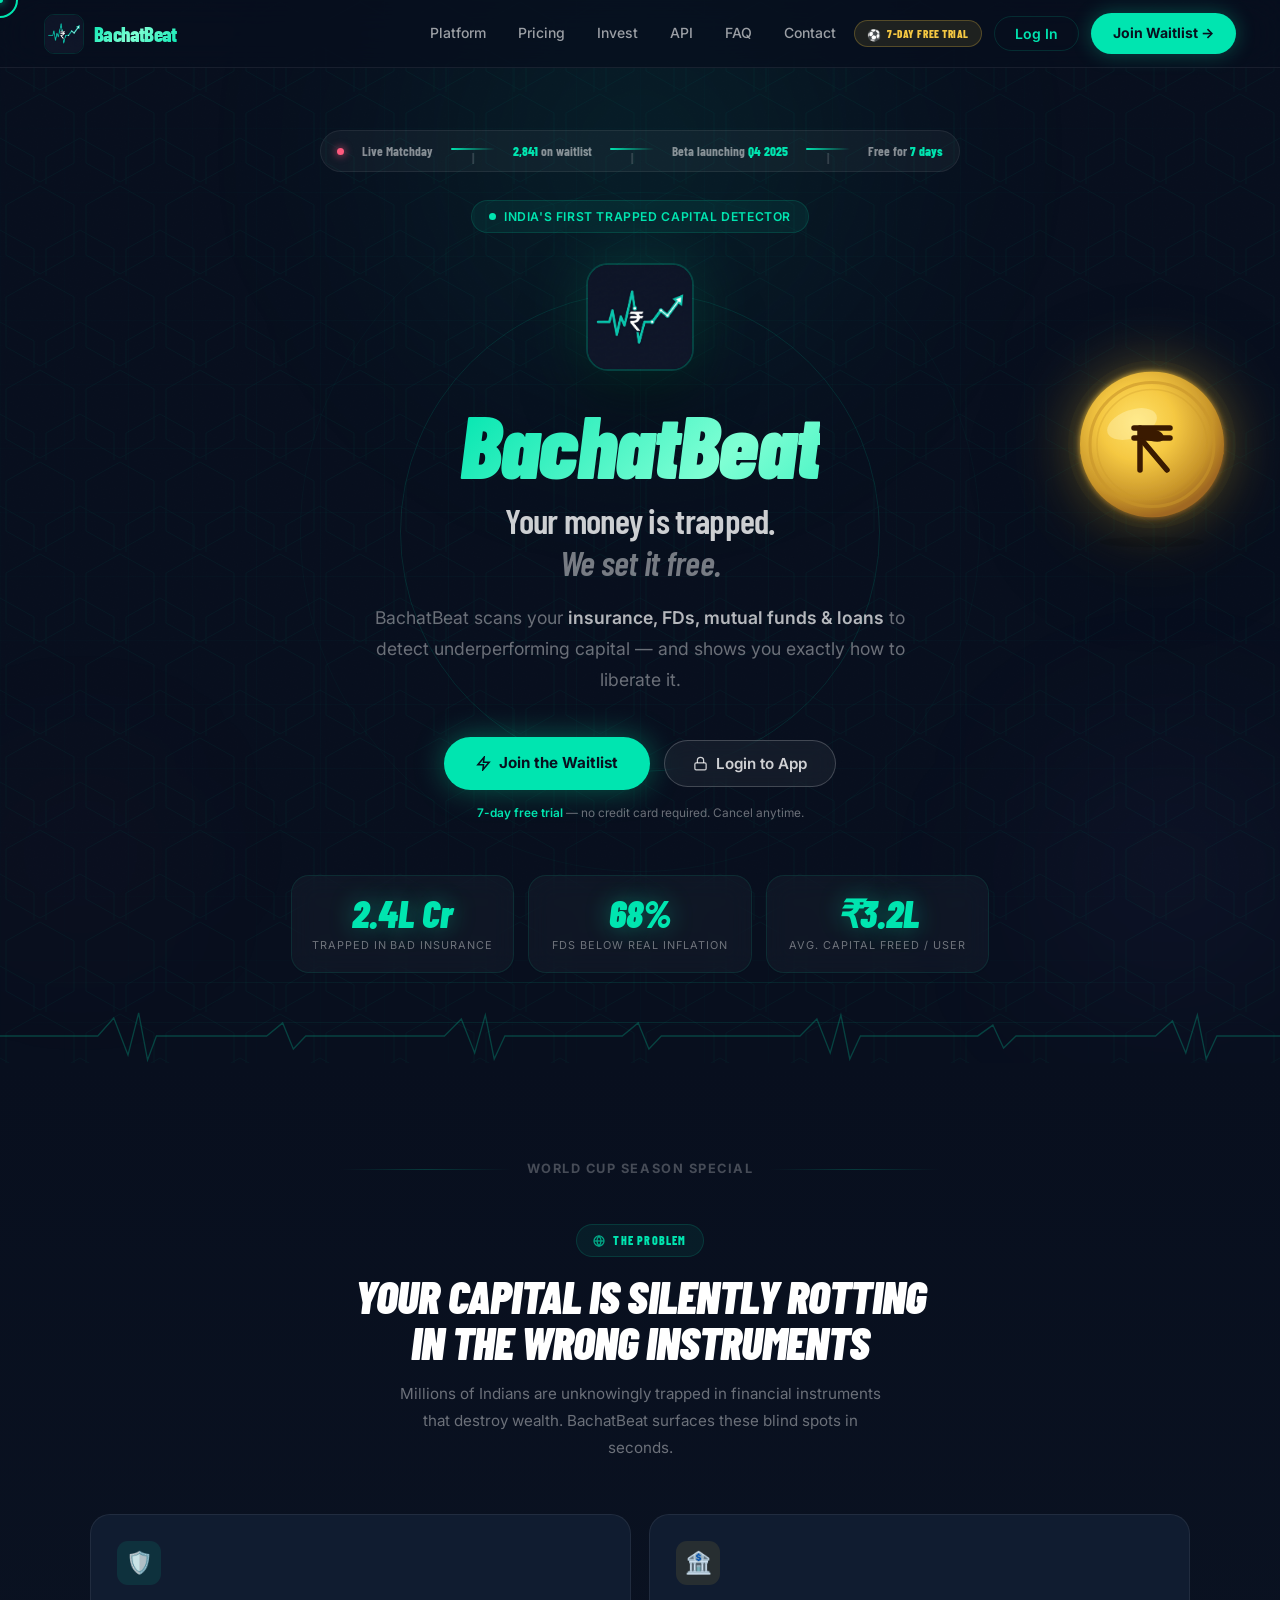
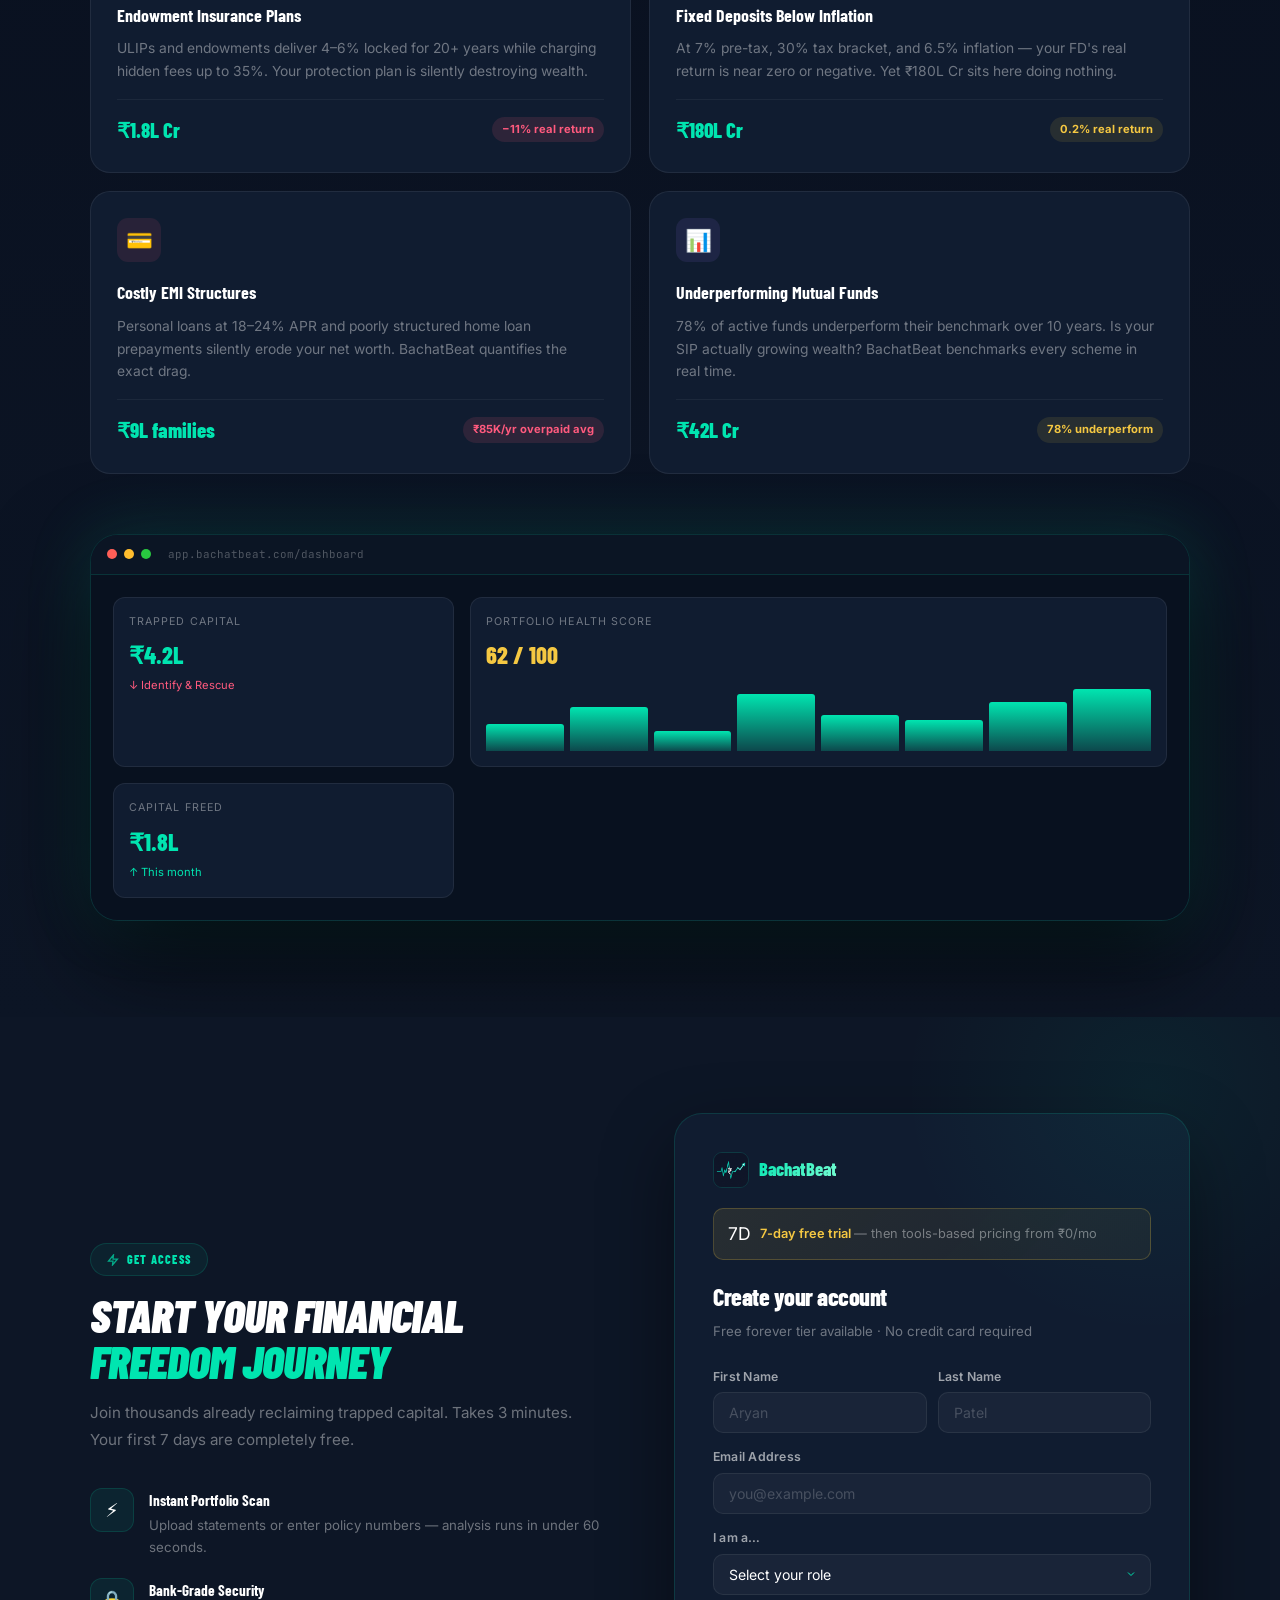
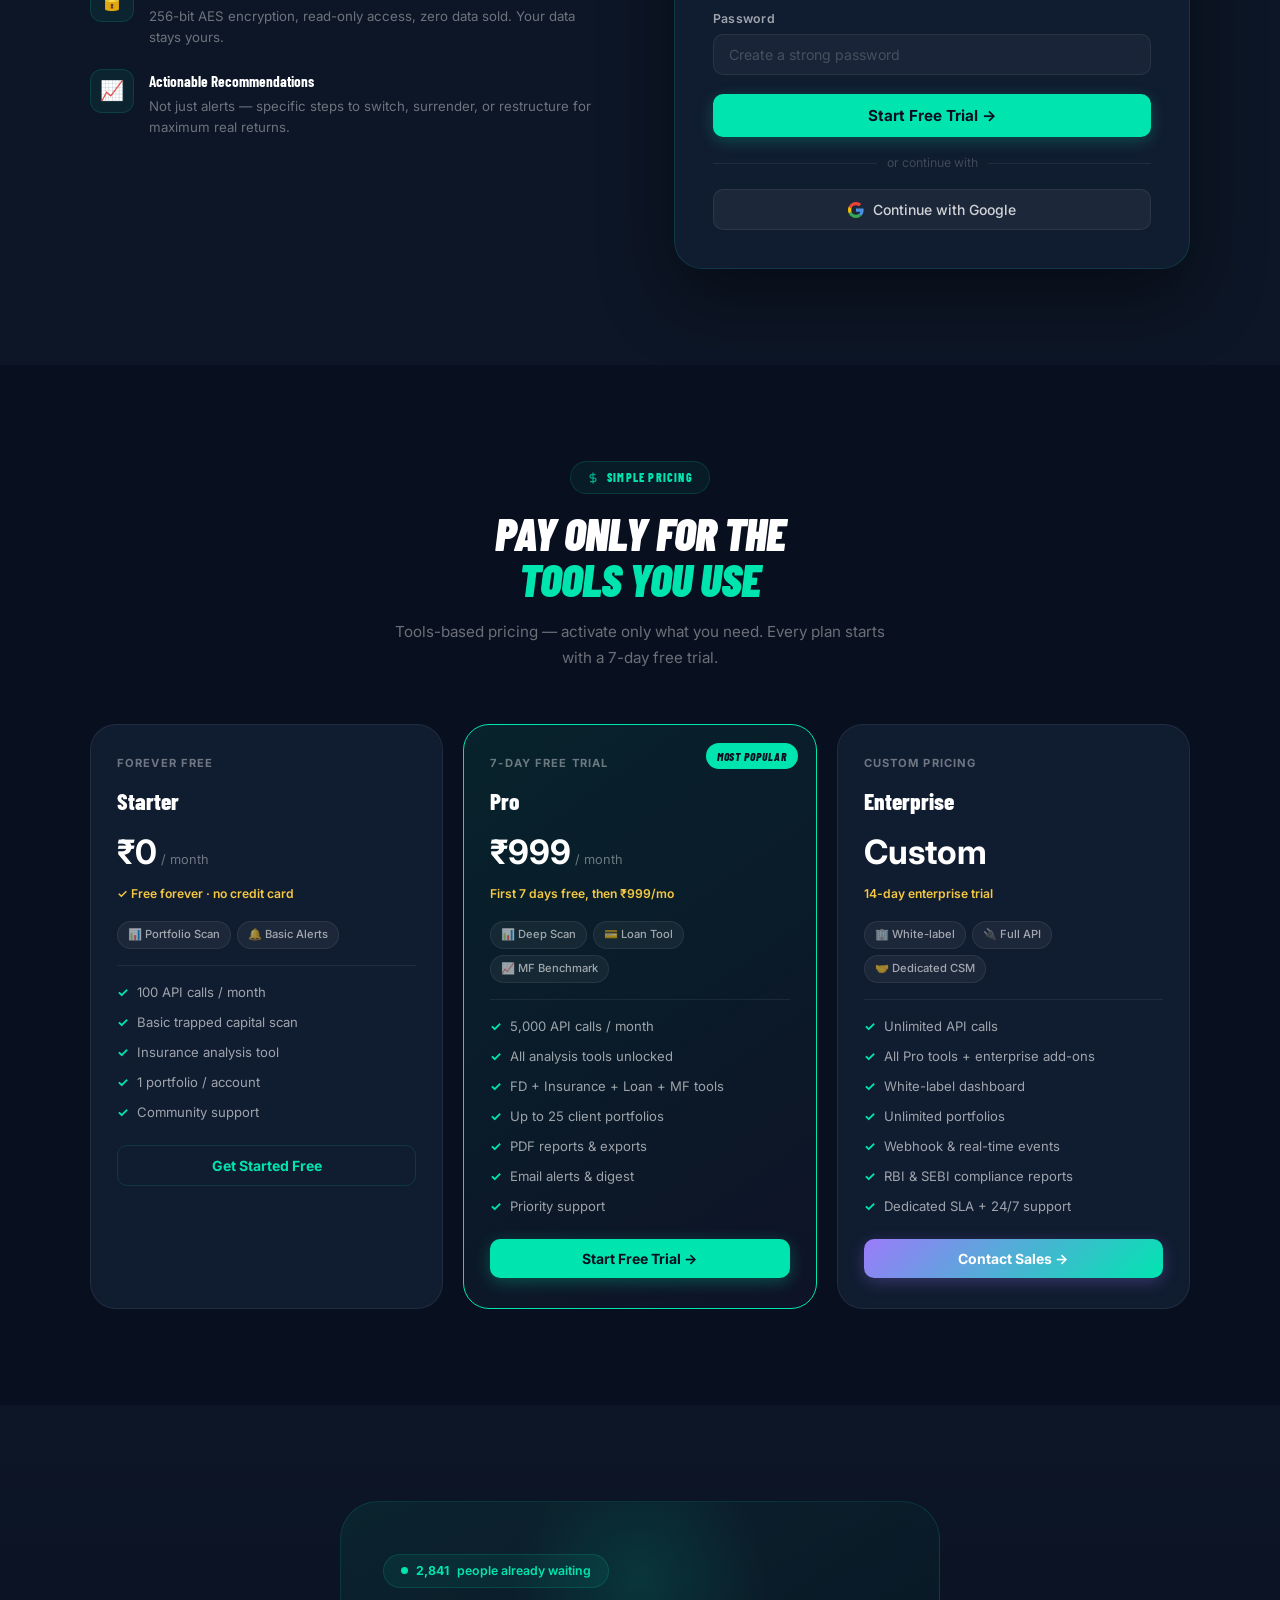
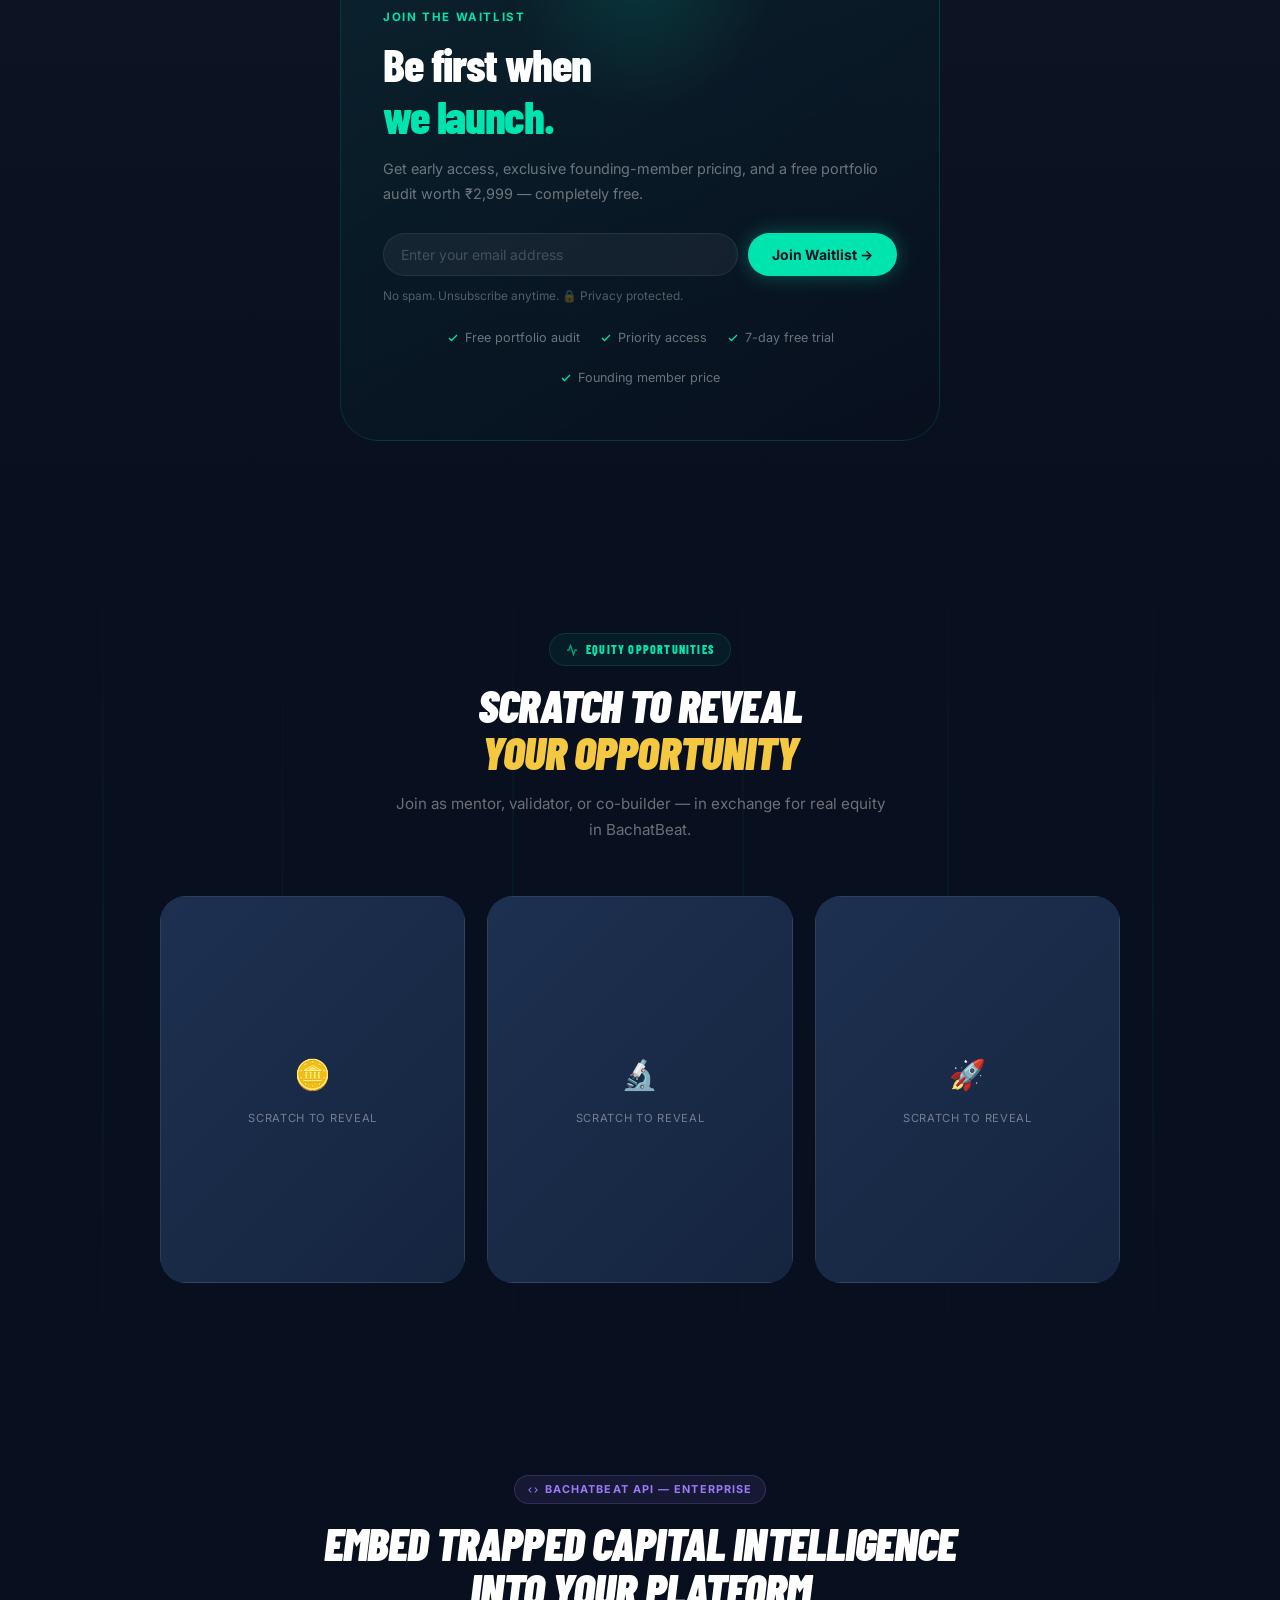
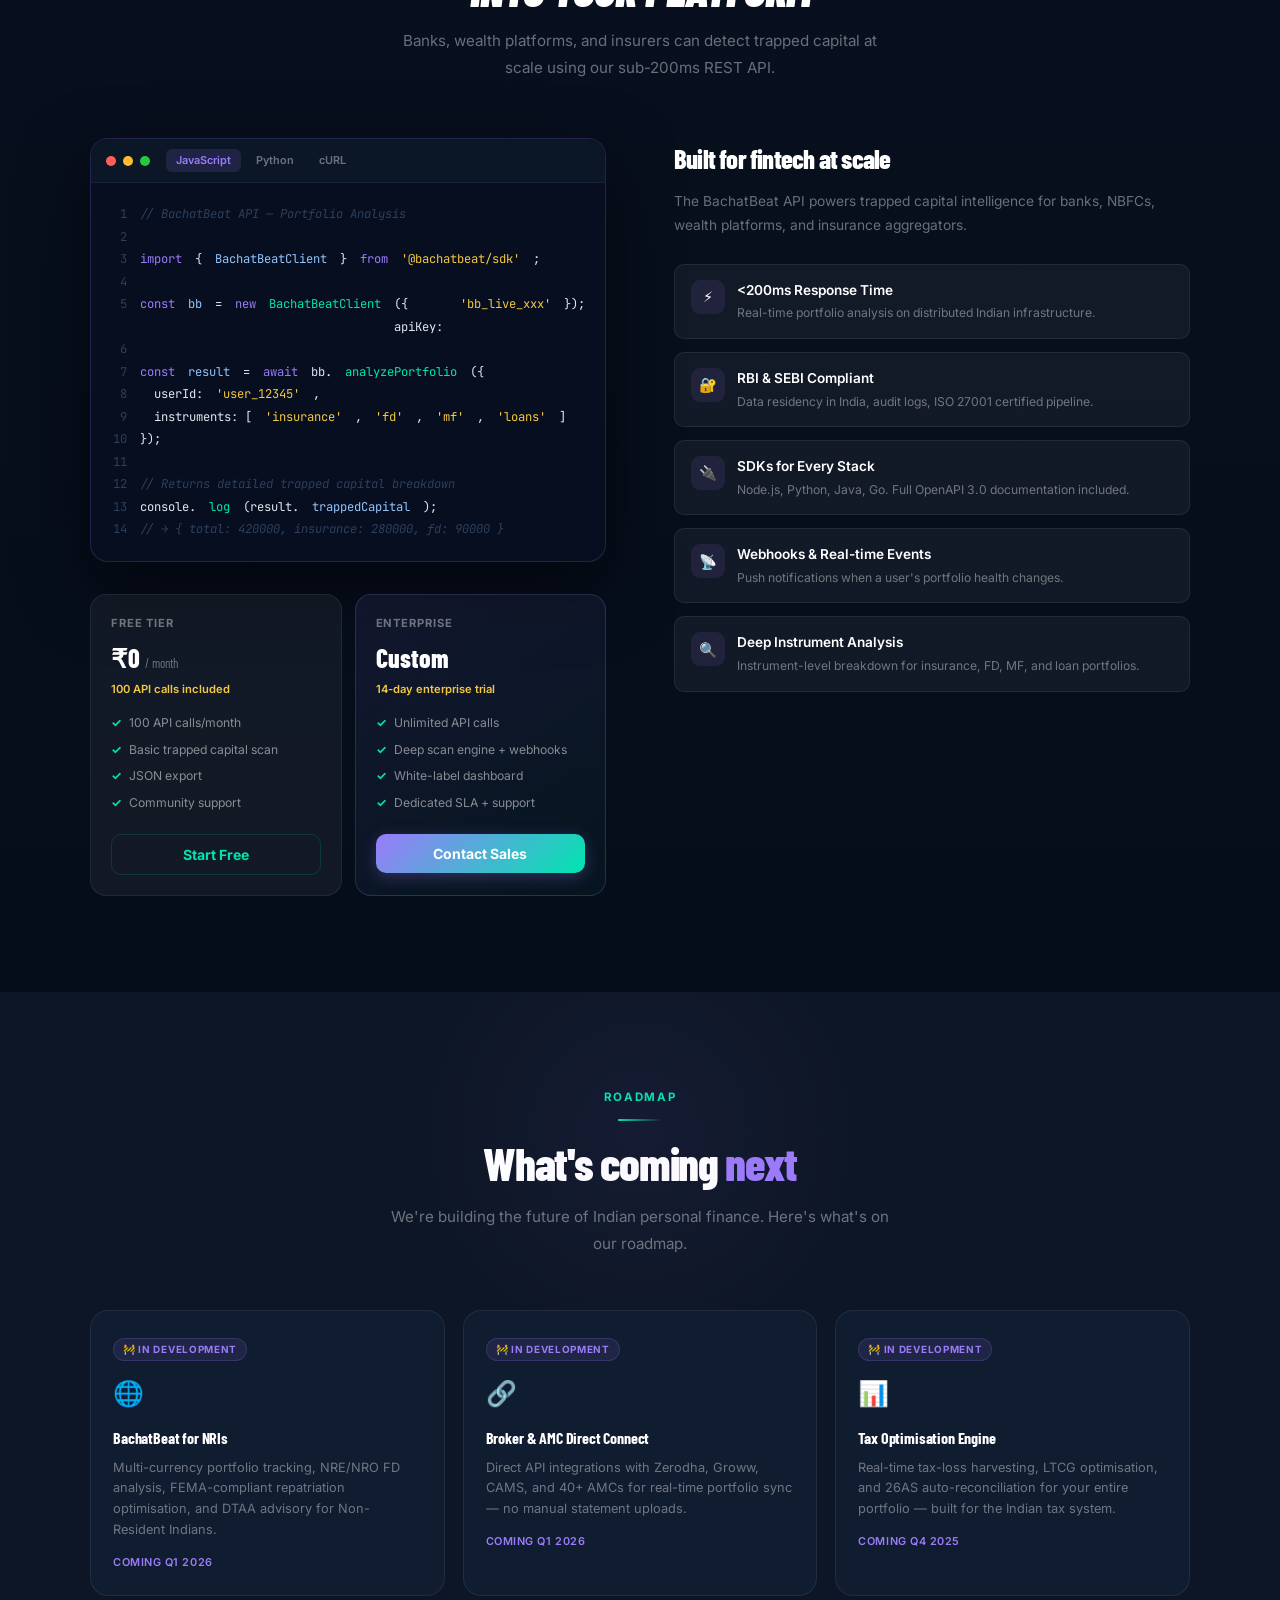
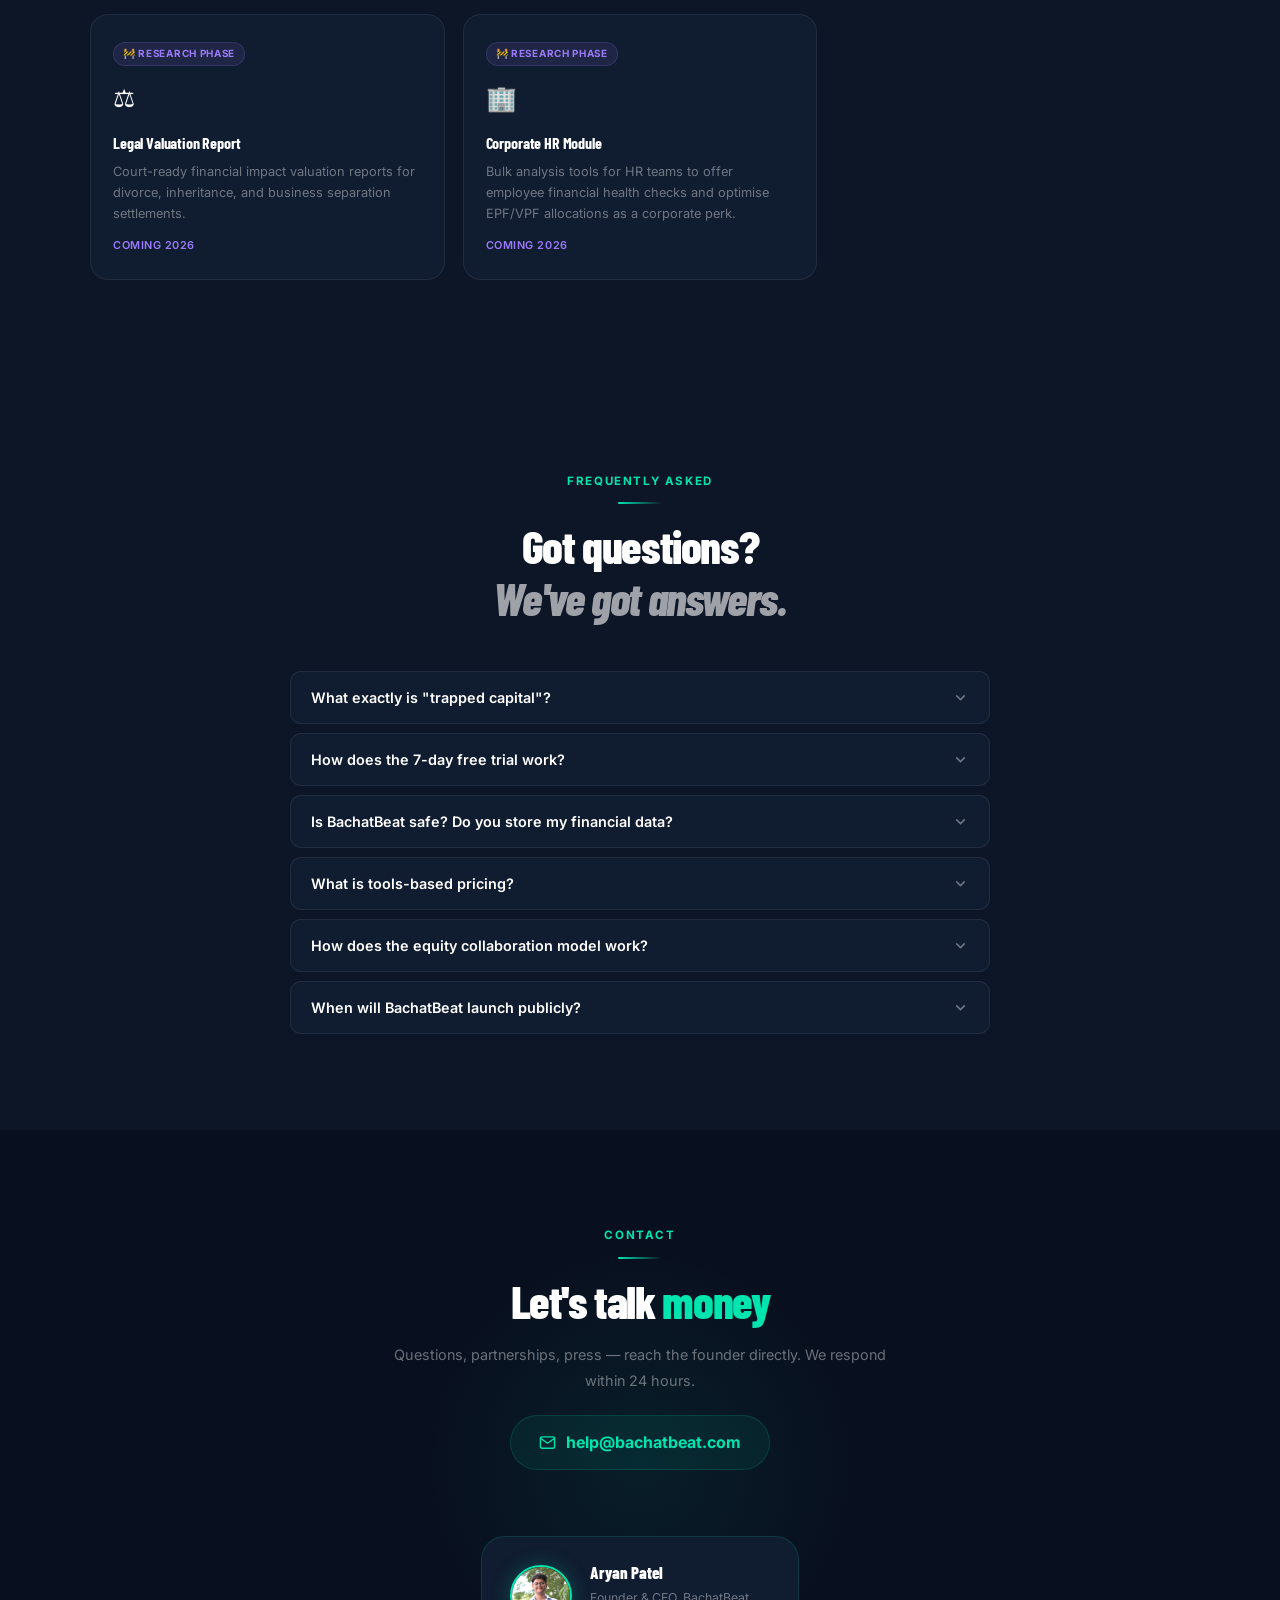
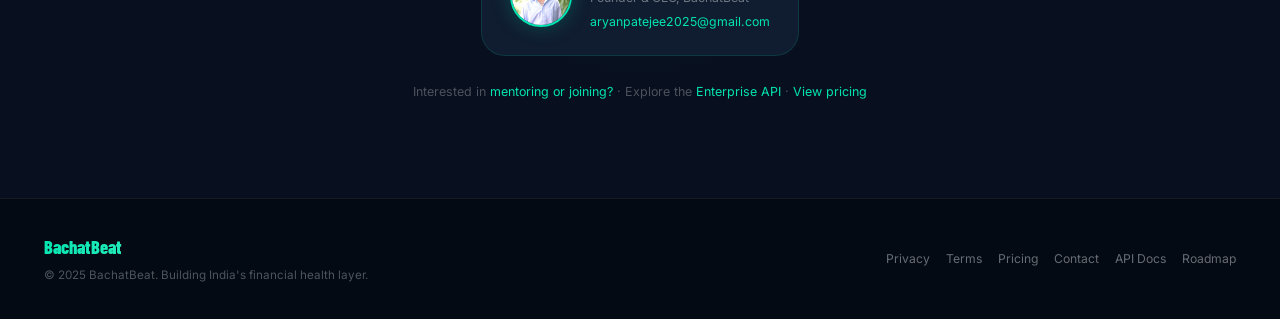
==== landing.html @ 5cceaee7 "UI Change" ====
<!DOCTYPE html>
<html lang="en">
<head>
  <meta charset="UTF-8"/>
  <meta name="viewport" content="width=device-width, initial-scale=1.0"/>
  <meta name="description" content="BachatBeat — India's first trapped capital detection platform. Free your money from underperforming instruments."/>
  <title>BachatBeat — Free Your Trapped Capital</title>
  <link rel="preconnect" href="https://fonts.googleapis.com"/>
  <link rel="preconnect" href="https://fonts.gstatic.com" crossorigin/>
  <link href="https://fonts.googleapis.com/css2?family=Syne:wght@400;600;700;800&family=Barlow+Condensed:ital,wght@0,500;0,700;0,800;0,900;1,700&family=Inter:opsz,wght@14..32,300;14..32,400;14..32,500;14..32,600;14..32,700&family=JetBrains+Mono:wght@400;500;600&display=swap" rel="stylesheet"/>
  <style>
    /* ═══════════════════════════════════════════════════
       TOKENS
    ═══════════════════════════════════════════════════ */
    :root {
      --navy:    #080f1e;
      --navy2:   #0d1626;
      --navy3:   #101c30;
      --teal:    #00e5b0;
      --teal2:   #00c99a;
      --tglow:   rgba(0,229,176,0.18);
      --tsoft:   rgba(0,229,176,0.07);
      --gold:    #f5c842;
      --rose:    #ff5a7e;
      --purple:  #9b7bfa;
      --w:       #ffffff;
      --w80:     rgba(255,255,255,.80);
      --w60:     rgba(255,255,255,.60);
      --w40:     rgba(255,255,255,.40);
      --w20:     rgba(255,255,255,.20);
      --w10:     rgba(255,255,255,.10);
      --w05:     rgba(255,255,255,.05);
      --bd:      rgba(0,229,176,.14);
      --bds:     rgba(255,255,255,.07);
      --fb:      'Barlow Condensed', 'Syne', sans-serif;
      --fi:      'Inter', system-ui, sans-serif;
      --fm:      'JetBrains Mono', monospace;
      --r1:6px;--r2:12px;--r3:20px;--r4:28px;--r5:40px;--rf:999px;
    }
    *,*::before,*::after{box-sizing:border-box;margin:0;padding:0}
    html{scroll-behavior:smooth;overflow-x:hidden}
    body{background:var(--navy);color:var(--w);font-family:var(--fi);line-height:1.6;overflow-x:hidden;cursor:none}
    a{color:inherit;text-decoration:none}
    button{cursor:none;border:none;outline:none;font-family:var(--fi)}
    input,textarea,select{font-family:var(--fi);cursor:none}
    ::selection{background:var(--teal);color:var(--navy)}

    /* ═══════════════════════════════════════════════════
       CUSTOM CURSOR
    ═══════════════════════════════════════════════════ */
    #cur-ring{position:fixed;width:36px;height:36px;border:2px solid var(--teal);border-radius:50%;pointer-events:none;z-index:99999;transform:translate(-50%,-50%);transition:width .2s,height .2s,background .2s,border-color .2s;mix-blend-mode:normal}
    #cur-dot{position:fixed;width:6px;height:6px;background:var(--teal);border-radius:50%;pointer-events:none;z-index:99999;transform:translate(-50%,-50%);box-shadow:0 0 8px var(--teal)}
    #cur-ring.hov{width:54px;height:54px;background:rgba(0,229,176,.06)}
    #cur-ring.clk{transform:translate(-50%,-50%) scale(.7)}
    .coin-pop{position:fixed;pointer-events:none;z-index:99998;font-size:13px;opacity:0;animation:cpop .8s ease-out forwards}
    @keyframes cpop{0%{opacity:1;transform:translate(-50%,-50%) scale(1)}100%{opacity:0;transform:translate(-50%,calc(-50% - 55px)) scale(.3) rotate(360deg)}}

    /* ═══════════════════════════════════════════════════
       SCROLL REVEAL
    ═══════════════════════════════════════════════════ */
    [data-reveal]{opacity:0;transform:translateY(34px);transition:opacity .72s cubic-bezier(.16,1,.3,1),transform .72s cubic-bezier(.16,1,.3,1)}
    [data-reveal="left"]{transform:translateX(-44px)}
    [data-reveal="right"]{transform:translateX(44px)}
    [data-reveal="scale"]{transform:scale(.9)}
    [data-reveal].vis{opacity:1;transform:none}
    [data-d="1"]{transition-delay:.1s}[data-d="2"]{transition-delay:.2s}[data-d="3"]{transition-delay:.32s}
    [data-d="4"]{transition-delay:.44s}[data-d="5"]{transition-delay:.56s}[data-d="6"]{transition-delay:.68s}

    /* ═══════════════════════════════════════════════════
       ANIMATED COIN (SVG — no image)
    ═══════════════════════════════════════════════════ */
    #float-coin{
      position:fixed;right:28px;top:50%;
      transform:translateY(-50%);
      z-index:5;pointer-events:none;
      width:200px;height:200px;
      filter:drop-shadow(0 0 30px rgba(245,200,66,.4)) drop-shadow(0 20px 40px rgba(0,0,0,.5));
      animation:coin-bob 4s ease-in-out infinite;
      will-change:transform;
    }
    @keyframes coin-bob{
      0%,100%{filter:drop-shadow(0 0 30px rgba(245,200,66,.4)) drop-shadow(0 20px 40px rgba(0,0,0,.5))}
      50%{filter:drop-shadow(0 0 55px rgba(245,200,66,.65)) drop-shadow(0 30px 60px rgba(0,0,0,.5))}
    }
    @media(max-width:1100px){#float-coin{display:none}}

    /* ═══════════════════════════════════════════════════
       GRID NOISE BG
    ═══════════════════════════════════════════════════ */
    body::after{content:'';position:fixed;inset:0;background:url("data:image/svg+xml,%3Csvg xmlns='http://www.w3.org/2000/svg' width='200' height='200'%3E%3Cfilter id='n'%3E%3CfeTurbulence type='fractalNoise' baseFrequency='.75' numOctaves='4' stitchTiles='stitch'/%3E%3C/filter%3E%3Crect width='200' height='200' filter='url(%23n)' opacity='.03'/%3E%3C/svg%3E");pointer-events:none;z-index:0;opacity:.35}

    /* ═══════════════════════════════════════════════════
       NAVBAR
    ═══════════════════════════════════════════════════ */
    #navbar{position:fixed;top:0;left:0;right:0;z-index:1000;display:flex;align-items:center;justify-content:space-between;padding:0 44px;height:68px;background:rgba(8,15,30,.72);backdrop-filter:blur(24px);-webkit-backdrop-filter:blur(24px);border-bottom:1px solid var(--bds);transition:all .3s ease}
    #navbar.sc{background:rgba(8,15,30,.97);border-bottom-color:var(--bd);box-shadow:0 4px 36px rgba(0,0,0,.5)}
    .nav-logo{display:flex;align-items:center;gap:10px}
    .nav-logo-img{width:40px;height:40px;border-radius:10px;overflow:hidden;flex-shrink:0;border:1.5px solid var(--bd)}
    .nav-logo-img img{width:100%;height:100%;object-fit:cover}
    .nav-brand{font-family:var(--fb);font-size:1.3rem;font-weight:800;background:linear-gradient(135deg,var(--teal),#7fffd4 50%,var(--teal));-webkit-background-clip:text;-webkit-text-fill-color:transparent;background-clip:text;letter-spacing:-.03em}
    .nav-links{display:flex;align-items:center;gap:4px}
    .nav-link{padding:7px 14px;border-radius:var(--rf);font-size:.875rem;font-weight:500;color:var(--w60);transition:all .2s ease}
    .nav-link:hover{color:var(--w);background:var(--w05)}
    .nav-trial{display:inline-flex;align-items:center;gap:6px;padding:4px 12px;background:rgba(245,200,66,.1);border:1px solid rgba(245,200,66,.25);border-radius:var(--rf);font-size:.7rem;font-weight:700;color:var(--gold);letter-spacing:.04em;text-transform:uppercase;margin-right:8px}
    .nav-login{padding:8px 20px;border:1.5px solid var(--bd);color:var(--teal);font-weight:600;font-size:.875rem;border-radius:var(--rf);background:transparent;transition:all .2s ease;margin-right:8px}
    .nav-login:hover{background:var(--tsoft);border-color:var(--teal)}
    .nav-cta{padding:9px 22px;background:var(--teal);color:var(--navy);font-weight:700;font-size:.875rem;border-radius:var(--rf);transition:all .2s ease;box-shadow:0 0 20px rgba(0,229,176,.3)}
    .nav-cta:hover{background:var(--teal2);box-shadow:0 0 36px rgba(0,229,176,.5);transform:translateY(-1px)}

    /* ═══════════════════════════════════════════════════
       HERO
    ═══════════════════════════════════════════════════ */
    #hero{position:relative;min-height:100vh;display:flex;flex-direction:column;align-items:center;justify-content:center;text-align:center;padding:130px 24px 90px;overflow:hidden}
    .h-grid{position:absolute;inset:0;background-image:linear-gradient(rgba(0,229,176,.034) 1px,transparent 1px),linear-gradient(90deg,rgba(0,229,176,.034) 1px,transparent 1px);background-size:64px 64px;mask-image:radial-gradient(ellipse 80% 80% at center,black,transparent)}
    .gl{position:absolute;border-radius:50%;filter:blur(90px);pointer-events:none}
    .gl1{width:700px;height:700px;background:radial-gradient(circle,rgba(0,229,176,.09),transparent 70%);top:-200px;left:50%;transform:translateX(-50%)}
    .gl2{width:380px;height:380px;background:radial-gradient(circle,rgba(155,123,250,.07),transparent 70%);bottom:0;right:-80px}
    .gl3{width:260px;height:260px;background:radial-gradient(circle,rgba(255,90,126,.05),transparent 70%);bottom:80px;left:-50px}
    #particles{position:absolute;inset:0;pointer-events:none;overflow:hidden}
    .ptl{position:absolute;border-radius:50%;background:var(--teal);opacity:0;animation:floatp 9s ease-in-out infinite}
    @keyframes floatp{0%{transform:translateY(100vh) scale(0);opacity:0}10%{opacity:.5}90%{opacity:.2}100%{transform:translateY(-30px) scale(1);opacity:0}}

    .hero-badge{display:inline-flex;align-items:center;gap:8px;padding:6px 17px;background:var(--tsoft);border:1px solid var(--bd);border-radius:var(--rf);font-size:.76rem;font-weight:600;color:var(--teal);letter-spacing:.05em;text-transform:uppercase;margin-bottom:30px;position:relative;z-index:1}
    .pdot{width:7px;height:7px;background:var(--teal);border-radius:50%;animation:pd 2s infinite}
    @keyframes pd{0%,100%{opacity:1;transform:scale(1)}50%{opacity:.4;transform:scale(.6)}}

    .hero-logo{width:108px;height:108px;border-radius:22px;overflow:hidden;margin:0 auto 28px;border:2px solid rgba(0,229,176,.22);box-shadow:0 0 56px rgba(0,229,176,.18),0 24px 60px rgba(0,0,0,.6);position:relative;z-index:1;animation:lf 5s ease-in-out infinite}
    @keyframes lf{0%,100%{transform:translateY(0)}50%{transform:translateY(-9px)}}
    .hero-logo img{width:100%;height:100%;object-fit:cover}

    /* Brand name using Syne — no image */
    .hero-brand{font-family:var(--fb);font-size:clamp(2.6rem,6vw,4.8rem);font-weight:800;letter-spacing:-.04em;line-height:1;position:relative;z-index:1;margin-bottom:10px;background:linear-gradient(135deg,var(--teal) 0%,#7fffd4 40%,var(--teal) 80%);-webkit-background-clip:text;-webkit-text-fill-color:transparent;background-clip:text;background-size:200% auto;animation:bgs 4s ease infinite}
    @keyframes bgs{0%{background-position:0 center}50%{background-position:100% center}100%{background-position:0 center}}

    .hero-tagline{font-family:var(--fb);font-size:clamp(1.3rem,3vw,2.2rem);font-weight:600;color:var(--w80);position:relative;z-index:1;margin-bottom:18px;letter-spacing:-.02em;line-height:1.2}
    .hero-tagline em{font-style:italic;color:rgba(255,255,255,.45)}

    .hero-sub{font-size:clamp(.95rem,1.8vw,1.1rem);color:var(--w40);max-width:540px;margin:0 auto 42px;line-height:1.78;position:relative;z-index:1}
    .hero-sub strong{color:var(--w70,rgba(255,255,255,.7));font-weight:600}
    .hero-ctas{display:flex;align-items:center;justify-content:center;gap:14px;flex-wrap:wrap;position:relative;z-index:1;margin-bottom:14px}
    .trial-note{font-size:.74rem;color:var(--w40);position:relative;z-index:1;margin-bottom:52px}
    .trial-note span{color:var(--teal);font-weight:600}

    .btn-p{display:inline-flex;align-items:center;gap:8px;padding:14px 32px;background:var(--teal);color:var(--navy);font-weight:700;font-size:.95rem;border-radius:var(--rf);transition:all .25s ease;box-shadow:0 0 30px rgba(0,229,176,.38),0 4px 18px rgba(0,0,0,.3)}
    .btn-p:hover{background:var(--teal2);box-shadow:0 0 50px rgba(0,229,176,.58);transform:translateY(-2px)}
    .btn-s{display:inline-flex;align-items:center;gap:8px;padding:13px 28px;border:1.5px solid var(--w20);color:var(--w80);font-weight:600;font-size:.95rem;border-radius:var(--rf);background:var(--w05);backdrop-filter:blur(10px);transition:all .25s ease}
    .btn-s:hover{border-color:var(--teal);color:var(--teal);background:var(--tsoft)}

    .h-stats{display:flex;gap:34px;justify-content:center;flex-wrap:wrap;position:relative;z-index:1}
    .st-chip{text-align:center}
    .st-num{font-family:var(--fb);font-size:2rem;font-weight:800;color:var(--teal);line-height:1}
    .st-lbl{font-size:.74rem;color:var(--w40);text-transform:uppercase;letter-spacing:.07em;margin-top:4px}
    .st-div{width:1px;background:var(--w10);align-self:stretch}

    .h-pulse{position:absolute;bottom:0;left:0;right:0;height:54px;overflow:hidden}
    .h-pulse svg{width:100%;height:100%}
    .pp{stroke:var(--teal);stroke-width:1.5;fill:none;opacity:.24;stroke-dasharray:2200;stroke-dashoffset:2200;animation:drawp 3s ease forwards .8s}
    @keyframes drawp{to{stroke-dashoffset:0}}

    /* ═══════════════════════════════════════════════════
       LAYOUT HELPERS
    ═══════════════════════════════════════════════════ */
    .ctr{max-width:1100px;margin:0 auto}
    .sec{padding:96px 24px}
    .sl{font-size:.72rem;font-weight:700;letter-spacing:.14em;text-transform:uppercase;color:var(--teal);margin-bottom:12px}
    .st{font-family:var(--fb);font-size:clamp(1.9rem,3.6vw,2.9rem);font-weight:800;line-height:1.12;letter-spacing:-.03em;margin-bottom:16px}
    .ss{color:var(--w40);font-size:.95rem;max-width:500px;line-height:1.76}
    .sep{width:44px;height:2px;background:linear-gradient(90deg,var(--teal),transparent);border-radius:2px;margin:12px 0 16px}
    .sep.c{margin:12px auto 16px}
    .tc{text-align:center}

    /* ═══════════════════════════════════════════════════
       TRAPPED CAPITAL
    ═══════════════════════════════════════════════════ */
    #trapped{background:linear-gradient(180deg,var(--navy) 0%,var(--navy2) 100%)}
    .cap-grid{display:grid;grid-template-columns:1fr 1fr;gap:18px;margin-top:52px}
    @media(max-width:700px){.cap-grid{grid-template-columns:1fr}}
    .cap-card{background:var(--navy3);border:1px solid var(--bds);border-radius:20px;padding:26px;position:relative;overflow:hidden;transition:all .35s ease}
    .cap-card::before{content:'';position:absolute;inset:0;background:linear-gradient(135deg,var(--tsoft),transparent);opacity:0;transition:opacity .35s}
    .cap-card:hover::before{opacity:1}
    .cap-card:hover{border-color:var(--teal);transform:translateY(-4px);box-shadow:0 18px 52px rgba(0,0,0,.35),0 0 32px var(--tglow)}
    .ci{width:44px;height:44px;border-radius:11px;display:flex;align-items:center;justify-content:center;font-size:1.35rem;margin-bottom:16px}
    .ci-t{background:rgba(0,229,176,.1)} .ci-g{background:rgba(245,200,66,.1)}
    .ci-r{background:rgba(255,90,126,.1)} .ci-p{background:rgba(155,123,250,.1)}
    .cap-card h3{font-family:var(--fb);font-size:1.12rem;font-weight:700;margin-bottom:8px}
    .cap-card p{font-size:.865rem;color:var(--w40);line-height:1.65}
    .cap-ft{margin-top:16px;padding-top:13px;border-top:1px solid var(--w05);display:flex;align-items:center;justify-content:space-between}
    .cap-amt{font-family:var(--fb);font-size:1.3rem;font-weight:800;color:var(--teal)}
    .lp{font-size:.7rem;padding:4px 10px;border-radius:var(--rf);font-weight:700}
    .lp-r{background:rgba(255,90,126,.12);color:var(--rose)} .lp-g{background:rgba(245,200,66,.1);color:var(--gold)}

    .dash-mock{margin-top:60px;border-radius:28px;overflow:hidden;border:1px solid var(--bd);box-shadow:0 40px 100px rgba(0,0,0,.65),0 0 64px var(--tglow)}
    .mk-bar{background:#0b1524;padding:11px 16px;display:flex;align-items:center;gap:7px;border-bottom:1px solid var(--bd)}
    .md{width:10px;height:10px;border-radius:50%}
    .mk-body{background:#08111f;padding:22px;display:grid;grid-template-columns:1fr 1fr 1fr;gap:16px}
    @media(max-width:540px){.mk-body{grid-template-columns:1fr}}
    .mw{background:var(--navy3);border:1px solid var(--bds);border-radius:12px;padding:15px}
    .mw-l{font-size:.67rem;text-transform:uppercase;letter-spacing:.1em;color:var(--w40);margin-bottom:6px}
    .mw-v{font-family:var(--fb);font-size:1.5rem;font-weight:800;color:var(--teal)}
    .mw-s{font-size:.7rem;color:var(--rose);margin-top:3px}
    .mc{background:var(--navy3);border:1px solid var(--bds);border-radius:12px;padding:15px;grid-column:span 2}
    @media(max-width:540px){.mc{grid-column:span 1}}
    .cbars{display:flex;align-items:flex-end;gap:6px;height:68px;margin-top:9px}
    .cb{flex:1;border-radius:3px 3px 0 0;background:linear-gradient(180deg,var(--teal),rgba(0,229,176,.22))}

    /* ═══════════════════════════════════════════════════
       LOGIN / SIGNUP
    ═══════════════════════════════════════════════════ */
    #login-s{background:var(--navy2);position:relative;overflow:hidden}
    #login-s::before{content:'';position:absolute;top:-180px;right:-120px;width:500px;height:500px;background:radial-gradient(circle,rgba(0,229,176,.06),transparent 70%);border-radius:50%;pointer-events:none}
    .login-lay{display:grid;grid-template-columns:1fr 1fr;gap:68px;align-items:center}
    @media(max-width:840px){.login-lay{grid-template-columns:1fr;gap:44px}}
    .login-card{background:var(--navy3);border:1px solid var(--bd);border-radius:28px;padding:38px;box-shadow:0 28px 72px rgba(0,0,0,.44)}
    .card-logo{display:flex;align-items:center;gap:10px;margin-bottom:20px}
    .card-logo-img{width:36px;height:36px;border-radius:9px;overflow:hidden;border:1.5px solid var(--bd)}
    .card-logo-img img{width:100%;height:100%;object-fit:cover}
    .card-brand{font-family:var(--fb);font-size:1.15rem;font-weight:800;background:linear-gradient(135deg,var(--teal),#7fffd4);-webkit-background-clip:text;-webkit-text-fill-color:transparent;background-clip:text}
    .login-title{font-family:var(--fb);font-size:1.5rem;font-weight:800;margin-bottom:5px;letter-spacing:-.02em}
    .login-sub{font-size:.83rem;color:var(--w40);margin-bottom:24px}
    .trial-rb{background:linear-gradient(135deg,rgba(245,200,66,.1),rgba(245,200,66,.05));border:1px solid rgba(245,200,66,.22);border-radius:10px;padding:11px 14px;display:flex;align-items:center;gap:9px;margin-bottom:18px}
    .trial-rb-ico{font-size:1.1rem}
    .trial-rb-txt{font-size:.8rem;color:var(--gold);font-weight:600}
    .trial-rb-txt span{color:var(--w40);font-weight:400}
    .ff{margin-bottom:14px}
    .fl{font-size:.77rem;font-weight:600;color:var(--w60);margin-bottom:6px;display:block;letter-spacing:.02em}
    .fi{width:100%;padding:11px 15px;background:rgba(255,255,255,.04);border:1.5px solid var(--bds);border-radius:10px;color:var(--w);font-size:.88rem;transition:all .2s}
    .fi:focus{outline:none;border-color:var(--teal);background:var(--tsoft);box-shadow:0 0 0 3px rgba(0,229,176,.1)}
    .fi::placeholder{color:var(--w20)}
    .fs{appearance:none;background-image:url("data:image/svg+xml,%3Csvg xmlns='http://www.w3.org/2000/svg' width='12' height='12' viewBox='0 0 24 24' fill='none' stroke='%2300e5b0' stroke-width='2'%3E%3Cpolyline points='6 9 12 15 18 9'/%3E%3C/svg%3E");background-repeat:no-repeat;background-position:right 13px center;padding-right:36px}
    .fr{display:grid;grid-template-columns:1fr 1fr;gap:11px}
    .btn-f{width:100%;padding:12px;background:var(--teal);color:var(--navy);font-weight:700;font-size:.95rem;border-radius:10px;margin-top:5px;transition:all .2s;box-shadow:0 4px 16px rgba(0,229,176,.24)}
    .btn-f:hover{background:var(--teal2);transform:translateY(-1px);box-shadow:0 8px 24px rgba(0,229,176,.36)}
    .fdiv{display:flex;align-items:center;gap:10px;margin:16px 0;color:var(--w20);font-size:.77rem}
    .fdiv::before,.fdiv::after{content:'';flex:1;height:1px;background:var(--bds)}
    .btn-soc{width:100%;padding:11px;border:1.5px solid var(--bds);background:var(--w05);color:var(--w80);font-weight:500;font-size:.875rem;border-radius:10px;display:flex;align-items:center;justify-content:center;gap:9px;transition:all .2s}
    .btn-soc:hover{border-color:var(--w20);background:var(--w10)}
    .feat-list{display:flex;flex-direction:column;gap:20px}
    .fi-item{display:flex;gap:15px;align-items:flex-start}
    .fi-icon{width:44px;height:44px;border-radius:12px;background:var(--tsoft);border:1px solid var(--bd);display:flex;align-items:center;justify-content:center;font-size:1.2rem;flex-shrink:0}
    .fi-txt h4{font-family:var(--fb);font-weight:700;font-size:.95rem;margin-bottom:3px}
    .fi-txt p{font-size:.83rem;color:var(--w40);line-height:1.62}

    /* ═══════════════════════════════════════════════════
       PRICING
    ═══════════════════════════════════════════════════ */
    #pricing{background:var(--navy)}
    .price-grid{display:grid;grid-template-columns:repeat(3,1fr);gap:20px;margin-top:52px}
    @media(max-width:840px){.price-grid{grid-template-columns:1fr}}
    .pc{background:var(--navy3);border:1px solid var(--bds);border-radius:26px;padding:30px 26px;position:relative;overflow:hidden;transition:all .3s ease}
    .pc.pop{border-color:var(--teal);background:linear-gradient(145deg,rgba(0,229,176,.07),var(--navy3))}
    .pc:hover{transform:translateY(-5px);box-shadow:0 22px 60px rgba(0,0,0,.4)}
    .pop-badge{position:absolute;top:18px;right:18px;background:var(--teal);color:var(--navy);font-size:.65rem;font-weight:800;letter-spacing:.08em;text-transform:uppercase;padding:4px 11px;border-radius:var(--rf)}
    .ptier{font-size:.7rem;font-weight:700;letter-spacing:.1em;text-transform:uppercase;color:var(--w40);margin-bottom:10px}
    .pname{font-family:var(--fb);font-size:1.45rem;font-weight:800;margin-bottom:5px}
    .pprice{display:flex;align-items:baseline;gap:4px;margin-bottom:5px}
    .pprice-n{font-size:2.1rem;font-weight:700;color:var(--w)}
    .pprice-p{font-size:.8rem;color:var(--w40)}
    .ptrial{font-size:.76rem;color:var(--gold);margin-bottom:18px;font-weight:600}
    .ptools{display:flex;gap:6px;flex-wrap:wrap;margin-bottom:14px}
    .ptool{display:inline-flex;align-items:center;gap:4px;padding:4px 10px;background:var(--w05);border:1px solid var(--bds);border-radius:var(--rf);font-size:.7rem;color:var(--w60);font-weight:500}
    .pdivd{height:1px;background:var(--bds);margin:16px 0}
    .pfts{display:flex;flex-direction:column;gap:9px}
    .pft{display:flex;align-items:flex-start;gap:8px;font-size:.82rem;color:var(--w60)}
    .pft::before{content:'✓';color:var(--teal);font-weight:700;flex-shrink:0}
    .btn-pl{width:100%;margin-top:22px;padding:11px;border-radius:10px;font-weight:700;font-size:.875rem;transition:all .2s}
    .bpl-o{border:1.5px solid var(--bd);background:transparent;color:var(--teal)}
    .bpl-o:hover{background:var(--tsoft)}
    .bpl-f{background:var(--teal);color:var(--navy);border:none;box-shadow:0 4px 16px rgba(0,229,176,.28)}
    .bpl-f:hover{background:var(--teal2);transform:translateY(-1px)}
    .bpl-pu{background:linear-gradient(135deg,var(--purple),var(--teal));color:var(--w);border:none;box-shadow:0 4px 16px rgba(155,123,250,.28)}
    .bpl-pu:hover{box-shadow:0 8px 26px rgba(155,123,250,.45);transform:translateY(-1px)}

    /* ═══════════════════════════════════════════════════
       WAITLIST
    ═══════════════════════════════════════════════════ */
    #waitlist{background:linear-gradient(180deg,var(--navy2),var(--navy))}
    .wl-in{max-width:600px;margin:0 auto}
    .wl-card{background:linear-gradient(145deg,rgba(0,229,176,.07),rgba(8,15,30,.5));border:1px solid var(--bd);border-radius:38px;padding:52px 42px;position:relative;overflow:hidden}
    .wl-card::before{content:'';position:absolute;top:-50px;left:50%;transform:translateX(-50%);width:260px;height:260px;background:radial-gradient(circle,rgba(0,229,176,.12),transparent 70%);pointer-events:none}
    .wl-cnt{display:inline-flex;align-items:center;gap:8px;background:var(--tsoft);border:1px solid var(--bd);border-radius:var(--rf);padding:6px 17px;font-size:.77rem;font-weight:600;color:var(--teal);margin-bottom:20px}
    .wl-form{display:flex;gap:10px;margin-top:26px}
    @media(max-width:480px){.wl-form{flex-direction:column}}
    .wl-in2{flex:1;padding:12px 17px;background:var(--w05);border:1.5px solid var(--bds);border-radius:var(--rf);color:var(--w);font-size:.875rem;transition:all .2s}
    .wl-in2:focus{outline:none;border-color:var(--teal);background:var(--tsoft)}
    .wl-in2::placeholder{color:var(--w20)}
    .btn-wl{padding:12px 24px;background:var(--teal);color:var(--navy);font-weight:700;font-size:.875rem;border-radius:var(--rf);white-space:nowrap;transition:all .2s;box-shadow:0 0 20px rgba(0,229,176,.32)}
    .btn-wl:hover{background:var(--teal2);box-shadow:0 0 36px rgba(0,229,176,.52);transform:translateY(-1px)}
    .wl-note{font-size:.74rem;color:var(--w30,rgba(255,255,255,.3));margin-top:11px}
    .wl-perks{display:flex;gap:20px;justify-content:center;flex-wrap:wrap;margin-top:22px}
    .wperk{display:flex;align-items:center;gap:6px;font-size:.79rem;color:var(--w40)}
    .wperk svg{color:var(--teal);flex-shrink:0}

    /* ═══════════════════════════════════════════════════
       EQUITY / SCRATCH
    ═══════════════════════════════════════════════════ */
    #equity{background:var(--navy);position:relative;overflow:hidden}
    .eq-bg{position:absolute;inset:0;overflow:hidden;pointer-events:none;opacity:.055}
    .scrl{position:absolute;width:1.5px;height:100%;background:linear-gradient(180deg,transparent,var(--teal),transparent);animation:scrln 3.5s ease-in-out infinite}
    .scrl:nth-child(1){left:8%;animation-delay:0s;animation-duration:3s}
    .scrl:nth-child(2){left:22%;animation-delay:.5s;animation-duration:3.8s}
    .scrl:nth-child(3){left:40%;animation-delay:1s;animation-duration:2.9s}
    .scrl:nth-child(4){left:58%;animation-delay:1.4s;animation-duration:4s}
    .scrl:nth-child(5){left:74%;animation-delay:.7s;animation-duration:3.2s}
    .scrl:nth-child(6){left:90%;animation-delay:1.8s;animation-duration:3.5s}
    @keyframes scrln{0%{transform:translateY(-100%);opacity:0}10%{opacity:1}90%{opacity:1}100%{transform:translateY(100vh);opacity:0}}
    .eq-cards{display:grid;grid-template-columns:repeat(3,1fr);gap:22px;max-width:960px;margin:52px auto 0}
    @media(max-width:700px){.eq-cards{grid-template-columns:1fr}}
    .eqc{position:relative;border-radius:26px;overflow:hidden;cursor:pointer;transition:all .4s cubic-bezier(.16,1,.3,1)}
    .eqc:hover{transform:translateY(-7px) scale(1.015)}
    .eq-scr{position:absolute;inset:0;background:linear-gradient(135deg,#1e3050,#152540);border:1.5px solid rgba(255,255,255,.1);display:flex;align-items:center;justify-content:center;flex-direction:column;gap:11px;z-index:2;transition:transform .5s cubic-bezier(.16,1,.3,1),opacity .45s ease}
    .eqc.rev .eq-scr{transform:rotateY(90deg);opacity:0;pointer-events:none}
    .si{font-size:1.85rem;animation:wiggle 2s ease-in-out infinite}
    @keyframes wiggle{0%,100%{transform:rotate(-5deg)}50%{transform:rotate(5deg)}}
    .sh{font-size:.7rem;color:var(--w40);letter-spacing:.06em;text-transform:uppercase}
    .eq-in{background:linear-gradient(145deg,var(--navy2),var(--navy3));border:1.5px solid var(--bd);border-radius:26px;padding:30px 24px;min-height:272px;display:flex;flex-direction:column;position:relative}
    .et{display:inline-flex;align-items:center;gap:5px;padding:4px 11px;border-radius:var(--rf);font-size:.68rem;font-weight:700;text-transform:uppercase;letter-spacing:.06em;margin-bottom:16px;align-self:flex-start}
    .et-m{background:rgba(155,123,250,.12);color:var(--purple);border:1px solid rgba(155,123,250,.2)}
    .et-v{background:rgba(245,200,66,.1);color:var(--gold);border:1px solid rgba(245,200,66,.2)}
    .et-j{background:var(--tsoft);color:var(--teal);border:1px solid var(--bd)}
    .eq-in h3{font-family:var(--fb);font-size:1.35rem;font-weight:800;margin-bottom:9px;letter-spacing:-.02em}
    .eq-in p{font-size:.83rem;color:var(--w40);line-height:1.65;flex:1}
    .eq-ft{margin-top:18px;padding-top:14px;border-top:1px solid var(--bds);display:flex;align-items:center;justify-content:space-between}
    .eq-lbl{font-size:.68rem;color:var(--w30,rgba(255,255,255,.3));text-transform:uppercase;letter-spacing:.08em}
    .eq-pct{font-family:var(--fb);font-size:1.05rem;font-weight:800;color:var(--teal)}
    .btn-eq{margin-top:13px;width:100%;padding:10px;border-radius:9px;font-weight:700;font-size:.82rem;border:1.5px solid var(--bd);background:transparent;color:var(--teal);transition:all .2s}
    .btn-eq:hover{background:var(--tsoft);border-color:var(--teal)}

    /* ═══════════════════════════════════════════════════
       API / ENTERPRISE
    ═══════════════════════════════════════════════════ */
    #api{background:linear-gradient(180deg,var(--navy),#060d1a)}
    .api-tag{display:inline-flex;align-items:center;gap:7px;padding:5px 13px;background:rgba(155,123,250,.1);border:1px solid rgba(155,123,250,.2);border-radius:var(--rf);font-size:.68rem;font-weight:700;letter-spacing:.1em;text-transform:uppercase;color:var(--purple);margin-bottom:16px}
    .api-lay{display:grid;grid-template-columns:1fr 1fr;gap:68px;align-items:start;margin-top:56px}
    @media(max-width:840px){.api-lay{grid-template-columns:1fr;gap:40px}}
    .cwin{background:#060e1f;border:1px solid rgba(155,123,250,.2);border-radius:18px;overflow:hidden;box-shadow:0 26px 68px rgba(0,0,0,.55)}
    .cwin-bar{background:#0b1626;padding:10px 15px;display:flex;align-items:center;gap:7px;border-bottom:1px solid rgba(155,123,250,.1)}
    .ctabs{display:flex;gap:5px;margin-left:9px}
    .ctab{padding:3px 10px;border-radius:var(--r1);font-size:.68rem;font-weight:600;color:var(--w40);cursor:pointer;transition:all .2s}
    .ctab.act{background:rgba(155,123,250,.14);color:var(--purple)}
    .cdbody{padding:20px;font-family:var(--fm);font-size:.76rem;line-height:1.85;color:#e2e8f0;overflow-x:auto}
    .cl{display:flex;gap:13px}.cln{color:#2d3f5c;user-select:none;min-width:16px;text-align:right}
    .kw{color:#9b7bfa}.fn{color:#00e5b0}.str{color:#f5c842}.num{color:#ff5a7e}.cm{color:#2d3f5c;font-style:italic}.obj{color:#93c5fd}
    .api-feats{display:flex;flex-direction:column;gap:13px;margin-top:26px}
    .af{display:flex;gap:12px;align-items:flex-start;padding:15px 16px;background:var(--w05);border:1px solid var(--bds);border-radius:10px;transition:all .2s}
    .af:hover{border-color:rgba(155,123,250,.28);background:rgba(155,123,250,.04)}
    .af-i{width:34px;height:34px;border-radius:9px;background:rgba(155,123,250,.1);display:flex;align-items:center;justify-content:center;font-size:.9rem;flex-shrink:0}
    .af-t h4{font-weight:600;font-size:.85rem;margin-bottom:2px}
    .af-t p{font-size:.76rem;color:var(--w40)}
    .api-plans{display:grid;grid-template-columns:1fr 1fr;gap:13px;margin-top:32px}
    @media(max-width:460px){.api-plans{grid-template-columns:1fr}}
    .ap{padding:20px;background:var(--w05);border:1px solid var(--bds);border-radius:16px;transition:all .3s}
    .ap.feat{background:linear-gradient(145deg,rgba(155,123,250,.09),rgba(0,229,176,.04));border-color:rgba(155,123,250,.22)}
    .ap:hover{transform:translateY(-3px);box-shadow:0 16px 44px rgba(0,0,0,.3)}
    .ap-n{font-size:.7rem;font-weight:700;text-transform:uppercase;letter-spacing:.08em;color:var(--w40);margin-bottom:6px}
    .ap-p{font-family:var(--fb);font-size:1.6rem;font-weight:800;color:var(--w);margin-bottom:2px}
    .ap-p span{font-size:.8rem;font-weight:400;color:var(--w40)}
    .ap-t{font-size:.7rem;color:var(--gold);font-weight:600;margin-bottom:14px}
    .ap-fs{display:flex;flex-direction:column;gap:7px}
    .apf{font-size:.76rem;color:rgba(255,255,255,.5);display:flex;gap:7px;align-items:center}
    .apf::before{content:'✓';color:var(--teal);font-weight:700}

    /* ═══════════════════════════════════════════════════
       COMING SOON
    ═══════════════════════════════════════════════════ */
    #coming{background:var(--navy2);position:relative;overflow:hidden}
    #coming::before{content:'';position:absolute;top:-80px;left:50%;transform:translateX(-50%);width:440px;height:440px;background:radial-gradient(circle,rgba(155,123,250,.06),transparent 70%);border-radius:50%;pointer-events:none}
    .com-grid{display:grid;grid-template-columns:repeat(3,1fr);gap:18px;margin-top:52px}
    @media(max-width:840px){.com-grid{grid-template-columns:1fr 1fr}}
    @media(max-width:500px){.com-grid{grid-template-columns:1fr}}
    .com-card{background:var(--navy3);border:1px solid var(--bds);border-radius:18px;padding:24px 22px;transition:all .3s;position:relative;overflow:hidden}
    .com-card::after{content:'';position:absolute;inset:0;background:linear-gradient(135deg,rgba(155,123,250,.04),transparent);opacity:0;transition:opacity .3s}
    .com-card:hover::after{opacity:1}
    .com-card:hover{border-color:rgba(155,123,250,.28);transform:translateY(-3px)}
    .cs-tag{display:inline-flex;align-items:center;gap:5px;padding:3px 9px;background:rgba(155,123,250,.1);border:1px solid rgba(155,123,250,.18);border-radius:var(--rf);font-size:.62rem;font-weight:700;text-transform:uppercase;letter-spacing:.07em;color:var(--purple);margin-bottom:13px}
    .com-ico{font-size:1.55rem;margin-bottom:11px}
    .com-card h4{font-family:var(--fb);font-size:1rem;font-weight:700;margin-bottom:7px;letter-spacing:-.01em}
    .com-card p{font-size:.8rem;color:var(--w40);line-height:1.62}
    .com-q{font-size:.68rem;color:var(--purple);font-weight:600;margin-top:13px;text-transform:uppercase;letter-spacing:.05em}

    /* ═══════════════════════════════════════════════════
       FAQ
    ═══════════════════════════════════════════════════ */
    #faq{background:var(--navy2)}
    .faq-in{max-width:700px;margin:0 auto}
    .faq-list{display:flex;flex-direction:column;gap:9px}
    .faqitem{background:var(--navy3);border:1px solid var(--bds);border-radius:11px;overflow:hidden;transition:all .3s}
    .faqitem.op{border-color:var(--teal)}
    .faq-q{width:100%;display:flex;align-items:center;justify-content:space-between;padding:17px 20px;text-align:left;font-size:.9rem;font-weight:600;color:var(--w);background:transparent;cursor:pointer;transition:color .2s;gap:13px}
    .faq-q:hover,.faqitem.op .faq-q{color:var(--teal)}
    .faq-chev{width:17px;height:17px;flex-shrink:0;transition:transform .3s;color:var(--w40)}
    .faqitem.op .faq-chev{transform:rotate(180deg);color:var(--teal)}
    .faq-ans{max-height:0;overflow:hidden;transition:max-height .4s ease}
    .faqitem.op .faq-ans{max-height:260px}
    .faq-ans-in{padding:0 20px 16px;font-size:.83rem;color:var(--w40);line-height:1.76}

    /* ═══════════════════════════════════════════════════
       CONTACT
    ═══════════════════════════════════════════════════ */
    #contact{background:var(--navy);text-align:center;position:relative;overflow:hidden}
    .cgl{position:absolute;width:460px;height:460px;background:radial-gradient(circle,rgba(0,229,176,.07),transparent 70%);border-radius:50%;top:50%;left:50%;transform:translate(-50%,-50%);pointer-events:none}
    .cont-in{max-width:500px;margin:0 auto;position:relative}
    .cont-email{display:inline-flex;align-items:center;gap:10px;padding:14px 28px;background:var(--tsoft);border:1px solid var(--bd);border-radius:var(--rf);font-size:1rem;font-weight:700;color:var(--teal);margin-top:22px;transition:all .3s}
    .cont-email:hover{background:var(--tglow);box-shadow:0 0 34px var(--tglow);transform:translateY(-2px)}
    .founder-card{margin-top:44px;display:inline-flex;align-items:center;gap:18px;padding:22px 28px;background:var(--navy3);border:1px solid var(--bd);border-radius:24px;text-align:left;transition:all .3s}
    .founder-card:hover{transform:translateY(-3px);box-shadow:0 16px 48px rgba(0,0,0,.4),0 0 30px var(--tglow)}
    .founder-photo{width:62px;height:62px;border-radius:50%;overflow:hidden;flex-shrink:0;border:2px solid var(--teal);box-shadow:0 0 20px rgba(0,229,176,.25)}
    .founder-photo img{width:100%;height:100%;object-fit:cover;object-position:center top}
    .founder-name{font-family:var(--fb);font-size:1.05rem;font-weight:800}
    .founder-role{font-size:.77rem;color:var(--w40);margin-top:2px}
    .founder-email{font-size:.77rem;color:var(--teal);margin-top:3px}

    /* ═══════════════════════════════════════════════════
       FOOTER
    ═══════════════════════════════════════════════════ */
    footer{padding:34px 44px;background:#040a14;border-top:1px solid var(--bds);display:flex;align-items:center;justify-content:space-between;flex-wrap:wrap;gap:16px}
    .foot-brand{font-family:var(--fb);font-size:1.15rem;font-weight:800;background:linear-gradient(135deg,var(--teal),#7fffd4);-webkit-background-clip:text;-webkit-text-fill-color:transparent;background-clip:text}
    .foot-sub{font-size:.73rem;color:var(--w30,rgba(255,255,255,.3));margin-top:3px}
    .foot-links{display:flex;gap:16px;flex-wrap:wrap}
    .foot-link{font-size:.76rem;color:var(--w40);transition:color .2s}
    .foot-link:hover{color:var(--teal)}

    /* ═══════════════════════════════════════════════════
       LOGIN MODAL
    ═══════════════════════════════════════════════════ */
    .modal-ov{position:fixed;inset:0;background:rgba(8,15,30,.88);backdrop-filter:blur(18px);z-index:2000;display:flex;align-items:center;justify-content:center;padding:24px;opacity:0;pointer-events:none;transition:opacity .3s}
    .modal-ov.open{opacity:1;pointer-events:all}
    .modal{background:var(--navy2);border:1px solid var(--bd);border-radius:26px;padding:38px;width:100%;max-width:410px;position:relative;transform:scale(.94) translateY(18px);transition:transform .35s cubic-bezier(.16,1,.3,1);box-shadow:0 30px 72px rgba(0,0,0,.65)}
    .modal-ov.open .modal{transform:scale(1) translateY(0)}
    .modal-cls{position:absolute;top:13px;right:13px;width:28px;height:28px;border-radius:50%;background:var(--w10);color:var(--w40);display:flex;align-items:center;justify-content:center;cursor:pointer;transition:all .2s}
    .modal-cls:hover{background:var(--w20);color:var(--w)}

    /* Toast */
    .toast{position:fixed;bottom:26px;left:50%;transform:translateX(-50%) translateY(100px);background:var(--navy3);border:1px solid var(--teal);border-radius:var(--rf);padding:12px 24px;display:flex;align-items:center;gap:9px;font-size:.875rem;font-weight:600;color:var(--w);z-index:3000;box-shadow:0 8px 26px rgba(0,0,0,.4),0 0 26px var(--tglow);transition:transform .5s cubic-bezier(.16,1,.3,1),opacity .3s;opacity:0}
    .toast.show{transform:translateX(-50%) translateY(0);opacity:1}

    @media(max-width:768px){
      #navbar{padding:0 18px}
      .nav-links{display:none}
      footer{flex-direction:column;align-items:flex-start}
    }

    /* ═══════════════════════════════════════════════════
       FIFA WORLD CUP DESIGN OVERLAY
       Hexagons · Pitch Lines · Stadium Beams · Bold Type
    ═══════════════════════════════════════════════════ */

    /* ── Hexagonal soccer-ball grid background ── */
    .hex-grid {
      position: absolute; inset: 0; pointer-events: none; z-index: 0; overflow: hidden;
      opacity: .045;
    }
    .hex-grid svg { width: 100%; height: 100%; }

    /* ── Stadium spotlight beams ── */
    .stadium-beams {
      position: absolute; inset: 0; pointer-events: none; z-index: 0; overflow: hidden;
    }
    .beam {
      position: absolute;
      width: 2px;
      background: linear-gradient(180deg, rgba(0,229,176,0) 0%, rgba(0,229,176,.35) 40%, rgba(0,229,176,0) 100%);
      transform-origin: top center;
      animation: beamSweep var(--dur, 8s) ease-in-out infinite;
      opacity: 0;
    }
    .beam:nth-child(1){left:15%;height:65vh;top:0;--dur:7s;animation-delay:0s}
    .beam:nth-child(2){left:35%;height:55vh;top:0;--dur:9s;animation-delay:1.5s}
    .beam:nth-child(3){left:55%;height:70vh;top:0;--dur:6.5s;animation-delay:3s}
    .beam:nth-child(4){left:75%;height:60vh;top:0;--dur:8.5s;animation-delay:4.5s}
    .beam:nth-child(5){right:5%;height:50vh;top:0;--dur:7.5s;animation-delay:2s}
    @keyframes beamSweep{
      0%{opacity:0;transform:rotate(-6deg)}
      20%{opacity:1}
      50%{opacity:.6;transform:rotate(6deg)}
      80%{opacity:1}
      100%{opacity:0;transform:rotate(-6deg)}
    }

    /* ── Pitch centre circle ── */
    .pitch-ring {
      position: absolute;
      width: 480px; height: 480px;
      border-radius: 50%;
      border: 1.5px solid rgba(0,229,176,.06);
      top: 50%; left: 50%;
      transform: translate(-50%, -50%);
      pointer-events: none; z-index: 0;
      animation: ringPulse 5s ease-in-out infinite;
    }
    .pitch-ring:nth-child(2){ width: 320px; height: 320px; border-color: rgba(0,229,176,.1); animation-delay: .8s; }
    .pitch-ring:nth-child(3){ width: 680px; height: 680px; border-color: rgba(0,229,176,.03); animation-delay: 1.6s; }
    @keyframes ringPulse{
      0%,100%{transform:translate(-50%,-50%) scale(1);opacity:1}
      50%{transform:translate(-50%,-50%) scale(1.035);opacity:.6}
    }

    /* ── Pitch horizontal lines (like penalty box) ── */
    .pitch-lines {
      position: absolute; bottom: 0; left: 0; right: 0;
      height: 120px; pointer-events: none; z-index: 0; overflow: hidden;
    }
    .pitch-lines::before, .pitch-lines::after {
      content: '';
      position: absolute; left: 0; right: 0; height: 1px;
      background: linear-gradient(90deg, transparent, rgba(0,229,176,.12), transparent);
    }
    .pitch-lines::before { bottom: 40px; }
    .pitch-lines::after  { bottom: 80px; }

    /* ── World Cup matchday ticker strip ── */
    #wc-ticker {
      position: relative; z-index: 10;
      background: linear-gradient(90deg, rgba(0,229,176,.08), rgba(155,123,250,.06), rgba(0,229,176,.08));
      border-top: 1px solid rgba(0,229,176,.12);
      border-bottom: 1px solid rgba(0,229,176,.12);
      overflow: hidden;
      padding: 8px 0;
      margin-top: -1px;
    }
    .ticker-inner {
      display: flex; gap: 60px; white-space: nowrap;
      animation: tickerScroll 28s linear infinite;
    }
    .ticker-inner:hover { animation-play-state: paused; }
    @keyframes tickerScroll {
      0%   { transform: translateX(0); }
      100% { transform: translateX(-50%); }
    }
    .ticker-item {
      display: inline-flex; align-items: center; gap: 8px;
      font-family: var(--fb); font-size: .78rem; font-weight: 700;
      letter-spacing: .06em; text-transform: uppercase;
      color: rgba(255,255,255,.5);
    }
    .ticker-item .ball { font-size: .7rem; }
    .ticker-item .live { color: var(--teal); }
    .ticker-item .score { color: var(--w); font-weight: 800; }

    /* ── Bento stats grid (hero stats) ── */
    .bento-stats {
      display: grid;
      grid-template-columns: repeat(3, 1fr);
      gap: 14px;
      max-width: 720px;
      margin: 0 auto;
      position: relative; z-index: 1;
    }
    .bento-chip {
      background: rgba(255,255,255,.03);
      border: 1px solid rgba(0,229,176,.1);
      border-radius: 18px;
      padding: 18px 20px;
      text-align: center;
      backdrop-filter: blur(12px);
      -webkit-backdrop-filter: blur(12px);
      transition: all .3s;
      position: relative; overflow: hidden;
    }
    .bento-chip::before {
      content: '';
      position: absolute; top: 0; left: 0; right: 0; height: 2px;
      background: linear-gradient(90deg, transparent, var(--teal), transparent);
      opacity: 0; transition: opacity .3s;
    }
    .bento-chip:hover { border-color: rgba(0,229,176,.28); transform: translateY(-3px); }
    .bento-chip:hover::before { opacity: 1; }
    .bento-num {
      font-family: 'Barlow Condensed', var(--fb);
      font-size: 2.4rem; font-weight: 900; font-style: italic;
      color: var(--teal); line-height: 1;
      text-shadow: 0 0 24px rgba(0,229,176,.4);
    }
    .bento-lbl {
      font-size: .68rem; color: rgba(255,255,255,.4);
      text-transform: uppercase; letter-spacing: .09em; margin-top: 5px;
    }

    /* ── World Cup section header style ── */
    .wc-heading {
      font-family: 'Barlow Condensed', var(--fb) !important;
      font-weight: 900 !important; font-style: italic;
      letter-spacing: -.02em !important;
      line-height: 1 !important;
      text-transform: uppercase;
    }

    /* ── WC trophy divider ── */
    .wc-divider {
      display: flex; align-items: center; gap: 16px;
      margin: 0 auto 44px; max-width: 600px;
    }
    .wc-divider-line {
      flex: 1; height: 1px;
      background: linear-gradient(90deg, transparent, rgba(0,229,176,.2), transparent);
    }
    .wc-divider-icon {
      font-size: .8rem; color: rgba(255,255,255,.25);
      letter-spacing: .12em; text-transform: uppercase; font-weight: 700;
      white-space: nowrap;
    }

    /* ── Nav badge soccer style ── */
    .nav-trial {
      display: inline-flex; align-items: center; gap: 6px;
      padding: 4px 12px;
      background: rgba(245,200,66,.1);
      border: 1px solid rgba(245,200,66,.25);
      border-radius: var(--rf);
      font-size: .7rem; font-weight: 800;
      color: var(--gold);
      letter-spacing: .05em; text-transform: uppercase;
      margin-right: 8px;
      font-family: 'Barlow Condensed', sans-serif;
    }
    .nav-trial .ball-icon {
      width: 14px; height: 14px; flex-shrink: 0;
    }

    /* ── Section sport badge ── */
    .sport-badge {
      display: inline-flex; align-items: center; gap: 8px;
      padding: 6px 16px;
      background: rgba(0,229,176,.06);
      border: 1px solid rgba(0,229,176,.15);
      border-radius: var(--rf);
      font-family: 'Barlow Condensed', sans-serif;
      font-size: .75rem; font-weight: 800;
      letter-spacing: .1em; text-transform: uppercase;
      color: var(--teal);
      margin-bottom: 16px;
    }
    .sport-badge svg { opacity: .7; }

    /* ── Hexagon card accent ── */
    .hex-accent {
      position: absolute; top: -18px; right: -18px;
      width: 60px; height: 60px; opacity: .07;
    }

    /* ── Glassmorphic price card upgrade ── */
    .pc.pop {
      background: linear-gradient(145deg,rgba(0,229,176,.09),rgba(155,123,250,.04)) !important;
    }
    .pc.pop .pop-badge {
      font-family: 'Barlow Condensed', sans-serif;
      font-style: italic;
      letter-spacing: .08em;
      font-size: .72rem;
    }

    /* ── Hero brand upgrade ── */
    .hero-brand {
      font-family: 'Barlow Condensed', 'Syne', sans-serif !important;
      font-style: italic !important;
      font-size: clamp(3rem,7vw,5.6rem) !important;
      font-weight: 900 !important;
      letter-spacing: -.02em !important;
    }

    /* ── WC stat scoreboard ticker in hero ── */
    .wc-live-strip {
      display: inline-flex; align-items: center; gap: 18px;
      background: rgba(255,255,255,.04);
      border: 1px solid rgba(255,255,255,.07);
      border-radius: var(--rf);
      padding: 5px 16px;
      font-family: 'Barlow Condensed', monospace;
      font-size: .82rem; font-weight: 700;
      color: rgba(255,255,255,.5);
      margin-bottom: 28px; position: relative; z-index: 1;
    }
    .wc-live-strip .live-dot {
      width: 7px; height: 7px; background: var(--rose);
      border-radius: 50%; animation: pd 1.4s infinite;
      box-shadow: 0 0 8px var(--rose);
    }
    .wc-live-strip .sep { color: rgba(255,255,255,.15); }
    .wc-live-strip .hi { color: var(--teal); font-weight: 800; }
  </style>
</head>
<body>

<!-- ── Custom cursor ── -->
<div id="cur-ring"></div>
<div id="cur-dot"></div>

<!-- ══════════════════════════════════════
     ANIMATED SVG COIN (no image, CSS+SVG)
══════════════════════════════════════ -->
<div id="float-coin">
  <svg viewBox="0 0 200 200" xmlns="http://www.w3.org/2000/svg">
    <defs>
      <radialGradient id="coinFace" cx="40%" cy="35%" r="65%">
        <stop offset="0%" stop-color="#ffe066"/>
        <stop offset="40%" stop-color="#f5c842"/>
        <stop offset="80%" stop-color="#c8952a"/>
        <stop offset="100%" stop-color="#a06820"/>
      </radialGradient>
      <radialGradient id="coinEdge" cx="50%" cy="50%" r="50%">
        <stop offset="0%" stop-color="#e0a820"/>
        <stop offset="100%" stop-color="#8a5c10"/>
      </radialGradient>
      <filter id="coinGlow">
        <feGaussianBlur stdDeviation="3" result="blur"/>
        <feMerge><feMergeNode in="blur"/><feMergeNode in="SourceGraphic"/></feMerge>
      </filter>
      <!-- Rotation animation -->
      <animateTransform xmlns="http://www.w3.org/2000/svg"/>
    </defs>

    <!-- Coin shadow -->
    <ellipse cx="100" cy="192" rx="52" ry="6" fill="rgba(0,0,0,.35)">
      <animate attributeName="ry" values="6;4;6" dur="4s" repeatCount="indefinite"/>
      <animate attributeName="opacity" values=".35;.2;.35" dur="4s" repeatCount="indefinite"/>
    </ellipse>

    <!-- Edge (3D effect) -->
    <ellipse cx="100" cy="103" rx="72" ry="11" fill="url(#coinEdge)"/>

    <!-- Coin body -->
    <ellipse cx="100" cy="97" rx="72" ry="72" fill="url(#coinFace)" filter="url(#coinGlow)">
      <animate attributeName="ry" values="72;74;72" dur="4s" repeatCount="indefinite"/>
      <animate attributeName="cy" values="97;91;97" dur="4s" repeatCount="indefinite"/>
    </ellipse>

    <!-- Shine highlight -->
    <ellipse cx="80" cy="74" rx="26" ry="14" fill="rgba(255,255,220,.32)" transform="rotate(-20,80,74)"/>

    <!-- Outer ring -->
    <circle cx="100" cy="97" r="62" fill="none" stroke="rgba(200,149,42,.6)" stroke-width="3">
      <animate attributeName="cy" values="97;91;97" dur="4s" repeatCount="indefinite"/>
    </circle>
    <circle cx="100" cy="97" r="55" fill="none" stroke="rgba(200,149,42,.3)" stroke-width="1.5">
      <animate attributeName="cy" values="97;91;97" dur="4s" repeatCount="indefinite"/>
    </circle>

    <!-- Rupee symbol ₹ -->
    <g>
      <animate attributeName="transform" type="translate" values="0 0;0 -6;0 0" dur="4s" repeatCount="indefinite"/>
      <!-- Horizontal bars of ₹ -->
      <line x1="82" y1="78" x2="118" y2="78" stroke="#3a1a00" stroke-width="5.5" stroke-linecap="round"/>
      <line x1="82" y1="88" x2="118" y2="88" stroke="#3a1a00" stroke-width="5.5" stroke-linecap="round"/>
      <!-- Vertical stem -->
      <line x1="88" y1="78" x2="88" y2="120" stroke="#3a1a00" stroke-width="5.5" stroke-linecap="round"/>
      <!-- Diagonal -->
      <line x1="88" y1="88" x2="115" y2="120" stroke="#3a1a00" stroke-width="5.5" stroke-linecap="round"/>
      <!-- Top serif bump -->
      <path d="M88,78 Q110,78 112,87 Q112,96 88,88" fill="#3a1a00"/>
    </g>

    <!-- Glow ring outside coin -->
    <circle cx="100" cy="97" r="78" fill="none" stroke="rgba(245,200,66,.15)" stroke-width="12">
      <animate attributeName="cy" values="97;91;97" dur="4s" repeatCount="indefinite"/>
      <animate attributeName="opacity" values=".15;.35;.15" dur="4s" repeatCount="indefinite"/>
    </circle>
  </svg>
</div>

<!-- ══════════════════════════════════════
     NAVBAR
══════════════════════════════════════ -->
<nav id="navbar">
  <a href="#hero" class="nav-logo">
    <div class="nav-logo-img">
      <img src="logo.jpg" alt="BachatBeat Logo"/>
    </div>
    <span class="nav-brand">BachatBeat</span>
  </a>
  <div class="nav-links">
    <a href="#trapped"  class="nav-link">Platform</a>
    <a href="#pricing"  class="nav-link">Pricing</a>
    <a href="#equity"   class="nav-link">Invest</a>
    <a href="#api"      class="nav-link">API</a>
    <a href="#faq"      class="nav-link">FAQ</a>
    <a href="#contact"  class="nav-link">Contact</a>
    <div class="nav-trial"><div class="ball-icon">⚽</div> 7-Day Free Trial</div>
    <button class="nav-login" onclick="openLogin()">Log In</button>
    <a href="#waitlist" class="nav-cta">Join Waitlist →</a>
  </div>
</nav>

<!-- ══════════════════════════════════════
     HERO
══════════════════════════════════════ -->
<section id="hero">
  <!-- Hexagonal soccer ball grid -->
  <div class="hex-grid" aria-hidden="true">
    <svg xmlns="http://www.w3.org/2000/svg" width="100%" height="100%">
      <defs>
        <pattern id="hexPattern" x="0" y="0" width="80" height="92" patternUnits="userSpaceOnUse">
          <polygon points="40,2 74,21 74,71 40,90 6,71 6,21" fill="none" stroke="rgba(0,229,176,1)" stroke-width="1"/>
          <polygon points="0,46 34,65 34,115 0,134 -34,115 -34,65" fill="none" stroke="rgba(0,229,176,1)" stroke-width="1"/>
          <polygon points="80,46 114,65 114,115 80,134 46,115 46,65" fill="none" stroke="rgba(0,229,176,1)" stroke-width="1"/>
        </pattern>
      </defs>
      <rect width="100%" height="100%" fill="url(#hexPattern)"/>
    </svg>
  </div>
  <!-- Stadium spotlight beams -->
  <div class="stadium-beams" aria-hidden="true">
    <div class="beam"></div>
    <div class="beam"></div>
    <div class="beam"></div>
    <div class="beam"></div>
    <div class="beam"></div>
  </div>
  <!-- Pitch centre rings -->
  <div class="pitch-ring" aria-hidden="true"></div>
  <div class="pitch-ring" aria-hidden="true"></div>
  <div class="pitch-ring" aria-hidden="true"></div>
  <div class="pitch-lines" aria-hidden="true"></div>
  <div class="h-grid"></div>
  <div class="gl gl1"></div>
  <div class="gl gl2"></div>
  <div class="gl gl3"></div>
  <div id="particles"></div>

  <!-- Live scoreboard strip -->
  <div class="wc-live-strip" data-reveal>
    <div class="live-dot"></div>
    <span>Live Matchday</span>
    <span class="sep">|</span>
    <span><span class="hi">2,841</span> on waitlist</span>
    <span class="sep">|</span>
    <span>Beta launching <span class="hi">Q4 2025</span></span>
    <span class="sep">|</span>
    <span>Free for <span class="hi">7 days</span></span>
  </div>

  <div class="hero-badge" data-reveal>
    <span class="pdot"></span>
    India's First Trapped Capital Detector
  </div>

  <div class="hero-logo" data-reveal data-d="1">
    <img src="logo.jpg" alt="BachatBeat"/>
  </div>

  <div class="hero-brand" data-reveal data-d="2">BachatBeat</div>

  <h1 class="hero-tagline" data-reveal data-d="3">
    Your money is trapped.<br/><em>We set it free.</em>
  </h1>

  <p class="hero-sub" data-reveal data-d="4">
    BachatBeat scans your <strong>insurance, FDs, mutual funds &amp; loans</strong> to detect underperforming capital — and shows you exactly how to liberate it.
  </p>

  <div class="hero-ctas" data-reveal data-d="5">
    <a href="#waitlist" class="btn-p">
      <svg width="15" height="15" viewBox="0 0 24 24" fill="none" stroke="currentColor" stroke-width="2.5"><path d="M13 2L3 14h9l-1 8 10-12h-9l1-8z"/></svg>
      Join the Waitlist
    </a>
    <button class="btn-s" onclick="openLogin()">
      <svg width="15" height="15" viewBox="0 0 24 24" fill="none" stroke="currentColor" stroke-width="2"><rect x="3" y="11" width="18" height="11" rx="2"/><path d="M7 11V7a5 5 0 0 1 10 0v4"/></svg>
      Login to App
    </button>
  </div>
  <div class="trial-note" data-reveal data-d="6">
    <span>7-day free trial</span> — no credit card required. Cancel anytime.
  </div>

  <div class="h-stats" data-reveal data-d="6">
    <div class="bento-stats">
      <div class="bento-chip">
        <div class="bento-num"><span class="counter" data-t="2.4">0</span>L Cr</div>
        <div class="bento-lbl">Trapped in bad insurance</div>
      </div>
      <div class="bento-chip">
        <div class="bento-num"><span class="counter" data-t="68">0</span>%</div>
        <div class="bento-lbl">FDs below real inflation</div>
      </div>
      <div class="bento-chip">
        <div class="bento-num">₹<span class="counter" data-t="3.2">0</span>L</div>
        <div class="bento-lbl">Avg. capital freed / user</div>
      </div>
    </div>
  </div>

  <div class="h-pulse">
    <svg viewBox="0 0 1440 54" preserveAspectRatio="none">
      <path class="pp" d="M0,27 L110,27 L128,9 L144,46 L156,4 L166,51 L176,27 L200,27 L300,27 L318,14 L330,40 L344,27 L500,27 L519,10 L534,44 L546,6 L556,50 L568,27 L620,27 L700,27 L718,14 L730,40 L744,27 L900,27 L919,10 L934,44 L946,6 L956,50 L968,27 L1020,27 L1100,27 L1117,16 L1129,39 L1143,27 L1300,27 L1319,12 L1334,44 L1347,6 L1357,50 L1369,27 L1440,27"/>
    </svg>
  </div>
</section>

<!-- ══════════════════════════════════════
     TRAPPED CAPITAL
══════════════════════════════════════ -->
<section id="trapped" class="sec">
  <div class="wc-divider"><div class="wc-divider-line"></div><div class="wc-divider-icon">World Cup Season Special</div><div class="wc-divider-line"></div></div>
  <div class="ctr">
    <div class="tc" data-reveal>
      <div class="sport-badge">
        <svg width="12" height="12" viewBox="0 0 24 24" fill="none" stroke="currentColor" stroke-width="2.5"><circle cx="12" cy="12" r="10"/><path d="M12 2a14.5 14.5 0 0 0 0 20A14.5 14.5 0 0 0 12 2"/><path d="M2 12h20"/></svg>
        The Problem
      </div>
      <h2 class="st wc-heading">Your capital is silently rotting<br/>in the wrong instruments</h2>
      <p class="ss" style="margin:0 auto">Millions of Indians are unknowingly trapped in financial instruments that destroy wealth. BachatBeat surfaces these blind spots in seconds.</p>
    </div>

    <div class="cap-grid">
      <div class="cap-card" data-reveal="left" data-d="1">
        <div class="ci ci-t">🛡️</div>
        <h3>Endowment Insurance Plans</h3>
        <p>ULIPs and endowments deliver 4–6% locked for 20+ years while charging hidden fees up to 35%. Your protection plan is silently destroying wealth.</p>
        <div class="cap-ft"><div class="cap-amt">₹1.8L Cr</div><div class="lp lp-r">−11% real return</div></div>
      </div>
      <div class="cap-card" data-reveal="right" data-d="1">
        <div class="ci ci-g">🏦</div>
        <h3>Fixed Deposits Below Inflation</h3>
        <p>At 7% pre-tax, 30% tax bracket, and 6.5% inflation — your FD's real return is near zero or negative. Yet ₹180L Cr sits here doing nothing.</p>
        <div class="cap-ft"><div class="cap-amt">₹180L Cr</div><div class="lp lp-g">0.2% real return</div></div>
      </div>
      <div class="cap-card" data-reveal="left" data-d="2">
        <div class="ci ci-r">💳</div>
        <h3>Costly EMI Structures</h3>
        <p>Personal loans at 18–24% APR and poorly structured home loan prepayments silently erode your net worth. BachatBeat quantifies the exact drag.</p>
        <div class="cap-ft"><div class="cap-amt">₹9L families</div><div class="lp lp-r">₹85K/yr overpaid avg</div></div>
      </div>
      <div class="cap-card" data-reveal="right" data-d="2">
        <div class="ci ci-p">📊</div>
        <h3>Underperforming Mutual Funds</h3>
        <p>78% of active funds underperform their benchmark over 10 years. Is your SIP actually growing wealth? BachatBeat benchmarks every scheme in real time.</p>
        <div class="cap-ft"><div class="cap-amt">₹42L Cr</div><div class="lp lp-g">78% underperform</div></div>
      </div>
    </div>

    <div class="dash-mock" data-reveal data-d="3">
      <div class="mk-bar">
        <div class="md" style="background:#ff5f57"></div>
        <div class="md" style="background:#ffbd2e"></div>
        <div class="md" style="background:#28c840"></div>
        <span style="font-size:.68rem;color:rgba(255,255,255,.28);margin-left:10px;font-family:var(--fm)">app.bachatbeat.com/dashboard</span>
      </div>
      <div class="mk-body">
        <div class="mw"><div class="mw-l">Trapped Capital</div><div class="mw-v">₹4.2L</div><div class="mw-s">↓ Identify &amp; Rescue</div></div>
        <div class="mc">
          <div class="mw-l">Portfolio Health Score</div>
          <div class="mw-v" style="color:var(--gold)">62 / 100</div>
          <div class="cbars">
            <div class="cb" style="height:40%"></div><div class="cb" style="height:65%"></div>
            <div class="cb" style="height:30%"></div><div class="cb" style="height:84%"></div>
            <div class="cb" style="height:54%"></div><div class="cb" style="height:47%"></div>
            <div class="cb" style="height:73%"></div><div class="cb" style="height:92%"></div>
          </div>
        </div>
        <div class="mw"><div class="mw-l">Capital Freed</div><div class="mw-v">₹1.8L</div><div class="mw-s" style="color:var(--teal)">↑ This month</div></div>
      </div>
    </div>
  </div>
</section>

<!-- ══════════════════════════════════════
     LOGIN / SIGNUP
══════════════════════════════════════ -->
<section id="login-s" class="sec">
  <div class="ctr">
    <div class="login-lay">
      <div data-reveal="left">
        <div class="sport-badge">
          <svg width="12" height="12" viewBox="0 0 24 24" fill="none" stroke="currentColor" stroke-width="2.5"><path d="M13 2L3 14h9l-1 8 10-12h-9l1-8z"/></svg>
          Get Access
        </div>
        <h2 class="st wc-heading">Start your financial<br/><span style="color:var(--teal)">freedom journey</span></h2>
        <p class="ss" style="margin-bottom:34px">Join thousands already reclaiming trapped capital. Takes 3 minutes. Your first 7 days are completely free.</p>
        <div class="feat-list">
          <div class="fi-item"><div class="fi-icon">⚡</div><div class="fi-txt"><h4>Instant Portfolio Scan</h4><p>Upload statements or enter policy numbers — analysis runs in under 60 seconds.</p></div></div>
          <div class="fi-item"><div class="fi-icon">🔒</div><div class="fi-txt"><h4>Bank-Grade Security</h4><p>256-bit AES encryption, read-only access, zero data sold. Your data stays yours.</p></div></div>
          <div class="fi-item"><div class="fi-icon">📈</div><div class="fi-txt"><h4>Actionable Recommendations</h4><p>Not just alerts — specific steps to switch, surrender, or restructure for maximum real returns.</p></div></div>
        </div>
      </div>
      <div data-reveal="right">
        <div class="login-card">
          <div class="card-logo">
            <div class="card-logo-img"><img src="logo.jpg" alt=""/></div>
            <span class="card-brand">BachatBeat</span>
          </div>
          <div class="trial-rb">
            <div class="trial-rb-ico">7D</div>
            <div class="trial-rb-txt">7-day free trial <span>— then tools-based pricing from ₹0/mo</span></div>
          </div>
          <div class="login-title">Create your account</div>
          <div class="login-sub">Free forever tier available · No credit card required</div>
          <form onsubmit="handleSignup(event)">
            <div class="fr">
              <div class="ff"><label class="fl" for="fn">First Name</label><input type="text" id="fn" class="fi" placeholder="Aryan" required/></div>
              <div class="ff"><label class="fl" for="ln">Last Name</label><input type="text" id="ln" class="fi" placeholder="Patel"/></div>
            </div>
            <div class="ff"><label class="fl" for="em">Email Address</label><input type="email" id="em" class="fi" placeholder="you@example.com" required/></div>
            <div class="ff"><label class="fl" for="ro">I am a…</label>
              <select id="ro" class="fi fs">
                <option value="">Select your role</option>
                <option>Individual Investor</option>
                <option>SEBI Registered RIA</option>
                <option>Mutual Fund Distributor</option>
                <option>Insurance Advisor</option>
                <option>CA / Tax Consultant</option>
              </select>
            </div>
            <div class="ff"><label class="fl" for="pw">Password</label><input type="password" id="pw" class="fi" placeholder="Create a strong password" required/></div>
            <button type="submit" class="btn-f">Start Free Trial →</button>
          </form>
          <div class="fdiv">or continue with</div>
          <button class="btn-soc" onclick="handleSignup({preventDefault:()=>{}})">
            <svg width="16" height="16" viewBox="0 0 24 24"><path fill="#EA4335" d="M5.266 9.765A7.077 7.077 0 0 1 12 4.909c1.69 0 3.218.6 4.418 1.582L19.91 3C17.782 1.145 15.055 0 12 0 7.27 0 3.198 2.698 1.24 6.65l4.026 3.115z"/><path fill="#34A853" d="M16.04 18.013c-1.09.703-2.474 1.078-4.04 1.078a7.077 7.077 0 0 1-6.723-4.823l-4.04 3.067A11.965 11.965 0 0 0 12 24c2.933 0 5.735-1.043 7.834-3l-3.793-2.987z"/><path fill="#4A90E2" d="M19.834 21c2.195-2.048 3.62-5.096 3.62-9 0-.71-.109-1.473-.272-2.182H12v4.637h6.436c-.317 1.559-1.17 2.766-2.395 3.558L19.834 21z"/><path fill="#FBBC05" d="M5.277 14.268A7.12 7.12 0 0 1 4.909 12c0-.782.125-1.533.357-2.235L1.24 6.65A11.934 11.934 0 0 0 0 12c0 1.92.445 3.73 1.237 5.335l4.04-3.067z"/></svg>
            Continue with Google
          </button>
        </div>
      </div>
    </div>
  </div>
</section>

<!-- ══════════════════════════════════════
     PRICING
══════════════════════════════════════ -->
<section id="pricing" class="sec">
  <div class="ctr">
    <div class="tc" data-reveal>
      <div class="sport-badge">
        <svg width="12" height="12" viewBox="0 0 24 24" fill="none" stroke="currentColor" stroke-width="2.5"><line x1="12" y1="1" x2="12" y2="23"/><path d="M17 5H9.5a3.5 3.5 0 0 0 0 7h5a3.5 3.5 0 0 1 0 7H6"/></svg>
        Simple Pricing
      </div>
      <h2 class="st wc-heading">Pay only for the<br/><span style="color:var(--teal)">tools you use</span></h2>
      <p class="ss" style="margin:0 auto">Tools-based pricing — activate only what you need. Every plan starts with a 7-day free trial.</p>
    </div>
    <div class="price-grid">
      <div class="pc" data-reveal="left" data-d="1">
        <div class="ptier">Forever Free</div>
        <div class="pname">Starter</div>
        <div class="pprice"><div class="pprice-n">₹0</div><div class="pprice-p">/ month</div></div>
        <div class="ptrial">✓ Free forever · no credit card</div>
        <div class="ptools"><div class="ptool">📊 Portfolio Scan</div><div class="ptool">🔔 Basic Alerts</div></div>
        <div class="pdivd"></div>
        <div class="pfts">
          <div class="pft">100 API calls / month</div>
          <div class="pft">Basic trapped capital scan</div>
          <div class="pft">Insurance analysis tool</div>
          <div class="pft">1 portfolio / account</div>
          <div class="pft">Community support</div>
        </div>
        <button class="btn-pl bpl-o" onclick="handleSignup({preventDefault:()=>{}})">Get Started Free</button>
      </div>
      <div class="pc pop" data-reveal data-d="2">
        <div class="pop-badge">MOST POPULAR</div>
        <div class="ptier">7-Day Free Trial</div>
        <div class="pname">Pro</div>
        <div class="pprice"><div class="pprice-n">₹999</div><div class="pprice-p">/ month</div></div>
        <div class="ptrial">First 7 days free, then ₹999/mo</div>
        <div class="ptools"><div class="ptool">📊 Deep Scan</div><div class="ptool">💳 Loan Tool</div><div class="ptool">📈 MF Benchmark</div></div>
        <div class="pdivd"></div>
        <div class="pfts">
          <div class="pft">5,000 API calls / month</div>
          <div class="pft">All analysis tools unlocked</div>
          <div class="pft">FD + Insurance + Loan + MF tools</div>
          <div class="pft">Up to 25 client portfolios</div>
          <div class="pft">PDF reports &amp; exports</div>
          <div class="pft">Email alerts &amp; digest</div>
          <div class="pft">Priority support</div>
        </div>
        <button class="btn-pl bpl-f" onclick="handleSignup({preventDefault:()=>{}})">Start Free Trial →</button>
      </div>
      <div class="pc" data-reveal="right" data-d="3">
        <div class="ptier">Custom Pricing</div>
        <div class="pname">Enterprise</div>
        <div class="pprice"><div class="pprice-n">Custom</div></div>
        <div class="ptrial">14-day enterprise trial</div>
        <div class="ptools"><div class="ptool">🏢 White-label</div><div class="ptool">🔌 Full API</div><div class="ptool">🤝 Dedicated CSM</div></div>
        <div class="pdivd"></div>
        <div class="pfts">
          <div class="pft">Unlimited API calls</div>
          <div class="pft">All Pro tools + enterprise add-ons</div>
          <div class="pft">White-label dashboard</div>
          <div class="pft">Unlimited portfolios</div>
          <div class="pft">Webhook &amp; real-time events</div>
          <div class="pft">RBI &amp; SEBI compliance reports</div>
          <div class="pft">Dedicated SLA + 24/7 support</div>
        </div>
        <button class="btn-pl bpl-pu" onclick="handleAPIContact()">Contact Sales →</button>
      </div>
    </div>
  </div>
</section>

<!-- ══════════════════════════════════════
     WAITLIST
══════════════════════════════════════ -->
<section id="waitlist" class="sec">
  <div class="ctr">
    <div class="wl-in">
      <div class="wl-card" data-reveal>
        <div class="wl-cnt"><span class="pdot"></span><strong id="wl-num">2,841</strong> people already waiting</div>
        <div class="sl">Join the Waitlist</div>
        <h2 class="st">Be first when<br/><span style="color:var(--teal)">we launch.</span></h2>
        <p style="color:var(--w40);font-size:.9rem;margin-top:9px;line-height:1.72">Get early access, exclusive founding-member pricing, and a free portfolio audit worth ₹2,999 — completely free.</p>
        <form class="wl-form" onsubmit="handleWaitlist(event)">
          <input type="email" id="wl-email" class="wl-in2" placeholder="Enter your email address" required/>
          <button type="submit" class="btn-wl">Join Waitlist →</button>
        </form>
        <div class="wl-note">No spam. Unsubscribe anytime. 🔒 Privacy protected.</div>
        <div class="wl-perks">
          <div class="wperk"><svg width="12" height="12" viewBox="0 0 24 24" fill="none" stroke="currentColor" stroke-width="2.5"><polyline points="20 6 9 17 4 12"/></svg>Free portfolio audit</div>
          <div class="wperk"><svg width="12" height="12" viewBox="0 0 24 24" fill="none" stroke="currentColor" stroke-width="2.5"><polyline points="20 6 9 17 4 12"/></svg>Priority access</div>
          <div class="wperk"><svg width="12" height="12" viewBox="0 0 24 24" fill="none" stroke="currentColor" stroke-width="2.5"><polyline points="20 6 9 17 4 12"/></svg>7-day free trial</div>
          <div class="wperk"><svg width="12" height="12" viewBox="0 0 24 24" fill="none" stroke="currentColor" stroke-width="2.5"><polyline points="20 6 9 17 4 12"/></svg>Founding member price</div>
        </div>
      </div>
    </div>
  </div>
</section>

<!-- ══════════════════════════════════════
     EQUITY / SCRATCH
══════════════════════════════════════ -->
<section id="equity" class="sec">
  <div class="eq-bg">
    <div class="scrl"></div><div class="scrl"></div><div class="scrl"></div>
    <div class="scrl"></div><div class="scrl"></div><div class="scrl"></div>
  </div>
  <div class="ctr">
    <div class="tc" data-reveal>
      <div class="sport-badge">
        <svg width="12" height="12" viewBox="0 0 24 24" fill="none" stroke="currentColor" stroke-width="2.5"><polyline points="22 12 18 12 15 21 9 3 6 12 2 12"/></svg>
        Equity Opportunities
      </div>
      <h2 class="st wc-heading">Scratch to reveal<br/><span style="color:var(--gold)">your opportunity</span></h2>
      <p class="ss" style="margin:0 auto;text-align:center">Join as mentor, validator, or co-builder — in exchange for real equity in BachatBeat.</p>
    </div>
    <div class="eq-cards">
      <div class="eqc" data-reveal="left" data-d="1" onclick="revealCard(this)">
        <div class="eq-scr"><div class="si">🪙</div><div class="sh">Scratch to reveal</div></div>
        <div class="eq-in">
          <div class="et et-m">🎓 Mentor</div>
          <h3>Guide the Vision</h3>
          <p>Industry veterans — fintech builders, investment experts — spend 2 hrs/month with us. Shape product strategy and investor narrative in exchange for equity.</p>
          <div class="eq-ft"><div><div class="eq-lbl">Equity Range</div><div class="eq-pct">0.1% – 0.5%</div></div></div>
          <button class="btn-eq" onclick="applyEquity(event,'Mentor')">Apply as Mentor →</button>
        </div>
      </div>
      <div class="eqc" data-reveal data-d="2" onclick="revealCard(this)">
        <div class="eq-scr"><div class="si">🔬</div><div class="sh">Scratch to reveal</div></div>
        <div class="eq-in">
          <div class="et et-v">⚗️ Validate</div>
          <h3>Test the Product</h3>
          <p>RIAs, CAs, and financial planners who stress-test BachatBeat with real client portfolios. Your feedback shapes v1 — and earns you equity.</p>
          <div class="eq-ft"><div><div class="eq-lbl">Equity Range</div><div class="eq-pct">0.05% – 0.25%</div></div></div>
          <button class="btn-eq" onclick="applyEquity(event,'Validator')">Apply as Validator →</button>
        </div>
      </div>
      <div class="eqc" data-reveal="right" data-d="3" onclick="revealCard(this)">
        <div class="eq-scr"><div class="si">🚀</div><div class="sh">Scratch to reveal</div></div>
        <div class="eq-in">
          <div class="et et-j">⚡ Join</div>
          <h3>Build with Us</h3>
          <p>Engineers, designers, growth hackers — full or part-time. Pre-seed, mission-driven, building for 300M Indian middle-class families.</p>
          <div class="eq-ft"><div><div class="eq-lbl">Equity Range</div><div class="eq-pct">0.5% – 4.0%</div></div></div>
          <button class="btn-eq" onclick="applyEquity(event,'Team Member')">Apply to Join →</button>
        </div>
      </div>
    </div>
  </div>
</section>

<!-- ══════════════════════════════════════
     API / ENTERPRISE
══════════════════════════════════════ -->
<section id="api" class="sec">
  <div class="ctr">
    <div class="tc" data-reveal>
      <div class="api-tag">
        <svg width="10" height="10" viewBox="0 0 24 24" fill="none" stroke="currentColor" stroke-width="2.5"><polyline points="16 18 22 12 16 6"/><polyline points="8 6 2 12 8 18"/></svg>
        BachatBeat API — Enterprise
      </div>
      <h2 class="st wc-heading">Embed trapped capital intelligence<br/>into your platform</h2>
      <p class="ss" style="margin:0 auto;text-align:center">Banks, wealth platforms, and insurers can detect trapped capital at scale using our sub-200ms REST API.</p>
    </div>
    <div class="api-lay">
      <div data-reveal="left">
        <div class="cwin">
          <div class="cwin-bar">
            <div class="md" style="background:#ff5f57"></div>
            <div class="md" style="background:#ffbd2e"></div>
            <div class="md" style="background:#28c840"></div>
            <div class="ctabs">
              <div class="ctab act" onclick="switchTab(this,'js')">JavaScript</div>
              <div class="ctab" onclick="switchTab(this,'py')">Python</div>
              <div class="ctab" onclick="switchTab(this,'curl')">cURL</div>
            </div>
          </div>
          <div class="cdbody" id="cdbody">
            <div class="cl"><span class="cln">1</span><span class="cm">// BachatBeat API — Portfolio Analysis</span></div>
            <div class="cl"><span class="cln">2</span></div>
            <div class="cl"><span class="cln">3</span><span class="kw">import</span> { <span class="obj">BachatBeatClient</span> } <span class="kw">from</span> <span class="str">'@bachatbeat/sdk'</span>;</div>
            <div class="cl"><span class="cln">4</span></div>
            <div class="cl"><span class="cln">5</span><span class="kw">const</span> <span class="obj">bb</span> = <span class="kw">new</span> <span class="fn">BachatBeatClient</span>({ apiKey: <span class="str">'bb_live_xxx'</span> });</div>
            <div class="cl"><span class="cln">6</span></div>
            <div class="cl"><span class="cln">7</span><span class="kw">const</span> <span class="obj">result</span> = <span class="kw">await</span> bb.<span class="fn">analyzePortfolio</span>({</div>
            <div class="cl"><span class="cln">8</span>&nbsp;&nbsp;userId: <span class="str">'user_12345'</span>,</div>
            <div class="cl"><span class="cln">9</span>&nbsp;&nbsp;instruments: [<span class="str">'insurance'</span>,<span class="str">'fd'</span>,<span class="str">'mf'</span>,<span class="str">'loans'</span>]</div>
            <div class="cl"><span class="cln">10</span>});</div>
            <div class="cl"><span class="cln">11</span></div>
            <div class="cl"><span class="cln">12</span><span class="cm">// Returns detailed trapped capital breakdown</span></div>
            <div class="cl"><span class="cln">13</span>console.<span class="fn">log</span>(result.<span class="obj">trappedCapital</span>);</div>
            <div class="cl"><span class="cln">14</span><span class="cm">// → { total: 420000, insurance: 280000, fd: 90000 }</span></div>
          </div>
        </div>
        <div class="api-plans">
          <div class="ap">
            <div class="ap-n">Free Tier</div>
            <div class="ap-p">₹0 <span>/ month</span></div>
            <div class="ap-t">100 API calls included</div>
            <div class="ap-fs">
              <div class="apf">100 API calls/month</div>
              <div class="apf">Basic trapped capital scan</div>
              <div class="apf">JSON export</div>
              <div class="apf">Community support</div>
            </div>
            <button class="btn-pl bpl-o" onclick="handleSignup({preventDefault:()=>{}})">Start Free</button>
          </div>
          <div class="ap feat">
            <div class="ap-n">Enterprise</div>
            <div class="ap-p">Custom</div>
            <div class="ap-t">14-day enterprise trial</div>
            <div class="ap-fs">
              <div class="apf">Unlimited API calls</div>
              <div class="apf">Deep scan engine + webhooks</div>
              <div class="apf">White-label dashboard</div>
              <div class="apf">Dedicated SLA + support</div>
            </div>
            <button class="btn-pl bpl-pu" onclick="handleAPIContact()">Contact Sales</button>
          </div>
        </div>
      </div>
      <div data-reveal="right">
        <h3 style="font-family:var(--fb);font-size:1.65rem;font-weight:800;letter-spacing:-.03em;margin-bottom:9px">Built for fintech at scale</h3>
        <p style="color:var(--w40);font-size:.86rem;line-height:1.76;margin-bottom:6px">The BachatBeat API powers trapped capital intelligence for banks, NBFCs, wealth platforms, and insurance aggregators.</p>
        <div class="api-feats">
          <div class="af"><div class="af-i">⚡</div><div class="af-t"><h4>&lt;200ms Response Time</h4><p>Real-time portfolio analysis on distributed Indian infrastructure.</p></div></div>
          <div class="af"><div class="af-i">🔐</div><div class="af-t"><h4>RBI &amp; SEBI Compliant</h4><p>Data residency in India, audit logs, ISO 27001 certified pipeline.</p></div></div>
          <div class="af"><div class="af-i">🔌</div><div class="af-t"><h4>SDKs for Every Stack</h4><p>Node.js, Python, Java, Go. Full OpenAPI 3.0 documentation included.</p></div></div>
          <div class="af"><div class="af-i">📡</div><div class="af-t"><h4>Webhooks &amp; Real-time Events</h4><p>Push notifications when a user's portfolio health changes.</p></div></div>
          <div class="af"><div class="af-i">🔍</div><div class="af-t"><h4>Deep Instrument Analysis</h4><p>Instrument-level breakdown for insurance, FD, MF, and loan portfolios.</p></div></div>
        </div>
      </div>
    </div>
  </div>
</section>

<!-- ══════════════════════════════════════
     COMING SOON (3 items only)
══════════════════════════════════════ -->
<section id="coming" class="sec">
  <div class="ctr">
    <div class="tc" data-reveal>
      <div class="sl">Roadmap</div>
      <div class="sep c"></div>
      <h2 class="st">What's coming <span style="color:var(--purple)">next</span></h2>
      <p class="ss" style="margin:0 auto">We're building the future of Indian personal finance. Here's what's on our roadmap.</p>
    </div>
    <div class="com-grid">
      <div class="com-card" data-reveal="left" data-d="1">
        <div class="cs-tag">🚧 In Development</div>
        <div class="com-ico">🌐</div>
        <h4>BachatBeat for NRIs</h4>
        <p>Multi-currency portfolio tracking, NRE/NRO FD analysis, FEMA-compliant repatriation optimisation, and DTAA advisory for Non-Resident Indians.</p>
        <div class="com-q">Coming Q1 2026</div>
      </div>
      <div class="com-card" data-reveal data-d="2">
        <div class="cs-tag">🚧 In Development</div>
        <div class="com-ico">🔗</div>
        <h4>Broker &amp; AMC Direct Connect</h4>
        <p>Direct API integrations with Zerodha, Groww, CAMS, and 40+ AMCs for real-time portfolio sync — no manual statement uploads.</p>
        <div class="com-q">Coming Q1 2026</div>
      </div>
      <div class="com-card" data-reveal="right" data-d="3">
        <div class="cs-tag">🚧 In Development</div>
        <div class="com-ico">📊</div>
        <h4>Tax Optimisation Engine</h4>
        <p>Real-time tax-loss harvesting, LTCG optimisation, and 26AS auto-reconciliation for your entire portfolio — built for the Indian tax system.</p>
        <div class="com-q">Coming Q4 2025</div>
      </div>
      <div class="com-card" data-reveal="left" data-d="4">
        <div class="cs-tag">🚧 Research Phase</div>
        <div class="com-ico">⚖️</div>
        <h4>Legal Valuation Report</h4>
        <p>Court-ready financial impact valuation reports for divorce, inheritance, and business separation settlements.</p>
        <div class="com-q">Coming 2026</div>
      </div>
      <div class="com-card" data-reveal data-d="5">
        <div class="cs-tag">🚧 Research Phase</div>
        <div class="com-ico">🏢</div>
        <h4>Corporate HR Module</h4>
        <p>Bulk analysis tools for HR teams to offer employee financial health checks and optimise EPF/VPF allocations as a corporate perk.</p>
        <div class="com-q">Coming 2026</div>
      </div>
    </div>
  </div>
</section>

<!-- ══════════════════════════════════════
     FAQ
══════════════════════════════════════ -->
<section id="faq" class="sec">
  <div class="ctr faq-in">
    <div class="tc" data-reveal style="margin-bottom:48px">
      <div class="sl">Frequently Asked</div>
      <div class="sep c"></div>
      <h2 class="st">Got questions?<br/><em style="font-style:italic;color:var(--w60)">We've got answers.</em></h2>
    </div>
    <div class="faq-list">
      <div class="faqitem" data-reveal data-d="1">
        <button class="faq-q" onclick="toggleFaq(this)">What exactly is "trapped capital"?<svg class="faq-chev" viewBox="0 0 24 24" fill="none" stroke="currentColor" stroke-width="2"><polyline points="6 9 12 15 18 9"/></svg></button>
        <div class="faq-ans"><div class="faq-ans-in">Trapped capital is money locked in financial instruments earning returns below inflation or your risk-adjusted opportunity cost — traditional endowments, ULIPs, low-yield FDs, underperforming SIPs, and inefficient EMIs. BachatBeat quantifies exactly how much you're losing and what you could earn instead.</div></div>
      </div>
      <div class="faqitem" data-reveal data-d="2">
        <button class="faq-q" onclick="toggleFaq(this)">How does the 7-day free trial work?<svg class="faq-chev" viewBox="0 0 24 24" fill="none" stroke="currentColor" stroke-width="2"><polyline points="6 9 12 15 18 9"/></svg></button>
        <div class="faq-ans"><div class="faq-ans-in">Sign up with your email — no credit card needed. You get full Pro access for 7 days. After the trial, choose to continue on a paid plan, downgrade to the free tier (100 API calls/month), or cancel entirely. No charges, no surprises.</div></div>
      </div>
      <div class="faqitem" data-reveal data-d="3">
        <button class="faq-q" onclick="toggleFaq(this)">Is BachatBeat safe? Do you store my financial data?<svg class="faq-chev" viewBox="0 0 24 24" fill="none" stroke="currentColor" stroke-width="2"><polyline points="6 9 12 15 18 9"/></svg></button>
        <div class="faq-ans"><div class="faq-ans-in">Security is our highest priority. We use 256-bit AES encryption, TLS 1.3 in transit, and request only read-only access. We never store raw credentials. All data is encrypted at rest on India-based servers. We're working toward ISO 27001 certification and full RBI compliance.</div></div>
      </div>
      <div class="faqitem" data-reveal data-d="4">
        <button class="faq-q" onclick="toggleFaq(this)">What is tools-based pricing?<svg class="faq-chev" viewBox="0 0 24 24" fill="none" stroke="currentColor" stroke-width="2"><polyline points="6 9 12 15 18 9"/></svg></button>
        <div class="faq-ans"><div class="faq-ans-in">Instead of one fixed price for everything, tools-based pricing lets you activate only the modules you need — Insurance Analyser, FD Comparator, Loan Tool, MF Benchmarker, Tax Optimiser, etc. The Pro plan includes all tools; enterprise can add or remove specific modules based on use case.</div></div>
      </div>
      <div class="faqitem" data-reveal data-d="5">
        <button class="faq-q" onclick="toggleFaq(this)">How does the equity collaboration model work?<svg class="faq-chev" viewBox="0 0 24 24" fill="none" stroke="currentColor" stroke-width="2"><polyline points="6 9 12 15 18 9"/></svg></button>
        <div class="faq-ans"><div class="faq-ans-in">We offer equity to three contributor types: Mentors (0.1–0.5%), Validators (0.05–0.25%), and Builders (0.5–4%). All equity is ESOP-structured with standard vesting. Contact aryanpatejee2025@gmail.com to explore specifics.</div></div>
      </div>
      <div class="faqitem" data-reveal data-d="6">
        <button class="faq-q" onclick="toggleFaq(this)">When will BachatBeat launch publicly?<svg class="faq-chev" viewBox="0 0 24 24" fill="none" stroke="currentColor" stroke-width="2"><polyline points="6 9 12 15 18 9"/></svg></button>
        <div class="faq-ans"><div class="faq-ans-in">Currently in closed beta with select RIAs and CAs. Public launch is planned for Q4 2025. Waitlist members get early access before public launch, a free portfolio audit, and founding-member pricing locked in forever.</div></div>
      </div>
    </div>
  </div>
</section>

<!-- ══════════════════════════════════════
     CONTACT
══════════════════════════════════════ -->
<section id="contact" class="sec">
  <div class="cgl"></div>
  <div class="ctr cont-in">
    <div data-reveal>
      <div class="sl">Contact</div>
      <div class="sep c"></div>
      <h2 class="st">Let's talk <span style="color:var(--teal)">money</span></h2>
      <p style="color:var(--w40);font-size:.9rem;margin-top:10px;line-height:1.75">Questions, partnerships, press — reach the founder directly. We respond within 24 hours.</p>
      <a href="mailto:help@bachatbeat.com" class="cont-email">
        <svg width="17" height="17" viewBox="0 0 24 24" fill="none" stroke="currentColor" stroke-width="2"><path d="M4 4h16c1.1 0 2 .9 2 2v12c0 1.1-.9 2-2 2H4c-1.1 0-2-.9-2-2V6c0-1.1.9-2 2-2z"/><polyline points="22,6 12,13 2,6"/></svg>
        help@bachatbeat.com
      </a>
      <div style="display:flex;justify-content:center;margin-top:22px">
        <div class="founder-card">
          <div class="founder-photo">
            <img src="founder.jpg" alt="Aryan Patel"/>
          </div>
          <div>
            <div class="founder-name">Aryan Patel</div>
            <div class="founder-role">Founder &amp; CEO, BachatBeat</div>
            <a href="mailto:aryanpatejee2025@gmail.com" class="founder-email">aryanpatejee2025@gmail.com</a>
          </div>
        </div>
      </div>
      <p style="margin-top:26px;font-size:.78rem;color:rgba(255,255,255,.28)">
        Interested in <a href="#equity" style="color:var(--teal)">mentoring or joining?</a> ·
        Explore the <a href="#api" style="color:var(--teal)">Enterprise API</a> ·
        <a href="#pricing" style="color:var(--teal)">View pricing</a>
      </p>
    </div>
  </div>
</section>

<!-- ══════════════════════════════════════
     FOOTER
══════════════════════════════════════ -->
<footer>
  <div>
    <div class="foot-brand">BachatBeat</div>
    <div class="foot-sub">© 2025 BachatBeat. Building India's financial health layer.</div>
  </div>
  <div class="foot-links">
    <a href="#" class="foot-link">Privacy</a>
    <a href="#" class="foot-link">Terms</a>
    <a href="#pricing" class="foot-link">Pricing</a>
    <a href="mailto:help@bachatbeat.com" class="foot-link">Contact</a>
    <a href="#api" class="foot-link">API Docs</a>
    <a href="#coming" class="foot-link">Roadmap</a>
  </div>
</footer>

<!-- ══════════════════════════════════════
     LOGIN MODAL
══════════════════════════════════════ -->
<div class="modal-ov" id="login-modal">
  <div class="modal">
    <div class="modal-cls" onclick="closeLogin()">
      <svg width="12" height="12" viewBox="0 0 24 24" fill="none" stroke="currentColor" stroke-width="2.5"><line x1="18" y1="6" x2="6" y2="18"/><line x1="6" y1="6" x2="18" y2="18"/></svg>
    </div>
    <div class="card-logo">
      <div class="card-logo-img"><img src="logo.jpg" alt=""/></div>
      <span class="card-brand">BachatBeat</span>
    </div>
    <div class="trial-rb">
      <div class="trial-rb-ico">7D</div>
      <div class="trial-rb-txt">7-day free trial on first login</div>
    </div>
    <div class="login-title" style="font-size:1.35rem">Welcome back</div>
    <div class="login-sub">Sign in to your BachatBeat account</div>
    <form onsubmit="handleLogin(event)" style="margin-top:20px">
      <div class="ff"><label class="fl" for="le">Email</label><input type="email" id="le" class="fi" placeholder="you@example.com" required/></div>
      <div class="ff"><label class="fl" for="lp">Password</label><input type="password" id="lp" class="fi" placeholder="Your password" required/></div>
      <div style="display:flex;justify-content:flex-end;margin-bottom:12px"><a href="#" style="font-size:.76rem;color:var(--teal)">Forgot password?</a></div>
      <button type="submit" class="btn-f">Sign In →</button>
    </form>
    <div class="fdiv">or</div>
    <button class="btn-soc" onclick="handleLogin({preventDefault:()=>{}})">
      <svg width="15" height="15" viewBox="0 0 24 24"><path fill="#EA4335" d="M5.266 9.765A7.077 7.077 0 0 1 12 4.909c1.69 0 3.218.6 4.418 1.582L19.91 3C17.782 1.145 15.055 0 12 0 7.27 0 3.198 2.698 1.24 6.65l4.026 3.115z"/><path fill="#34A853" d="M16.04 18.013c-1.09.703-2.474 1.078-4.04 1.078a7.077 7.077 0 0 1-6.723-4.823l-4.04 3.067A11.965 11.965 0 0 0 12 24c2.933 0 5.735-1.043 7.834-3l-3.793-2.987z"/><path fill="#4A90E2" d="M19.834 21c2.195-2.048 3.62-5.096 3.62-9 0-.71-.109-1.473-.272-2.182H12v4.637h6.436c-.317 1.559-1.17 2.766-2.395 3.558L19.834 21z"/><path fill="#FBBC05" d="M5.277 14.268A7.12 7.12 0 0 1 4.909 12c0-.782.125-1.533.357-2.235L1.24 6.65A11.934 11.934 0 0 0 0 12c0 1.92.445 3.73 1.237 5.335l4.04-3.067z"/></svg>
      Continue with Google
    </button>
    <p style="text-align:center;margin-top:16px;font-size:.76rem;color:rgba(255,255,255,.3)">No account? <a href="#login-s" style="color:var(--teal)" onclick="closeLogin()">Sign up free</a></p>
  </div>
</div>
<div class="toast" id="toast"><span id="tmsg">Done!</span></div>

<!-- ══════════════════════════════════════
     JAVASCRIPT
══════════════════════════════════════ -->
<script>
/* ── Custom cursor ── */
const ring = document.getElementById('cur-ring');
const dot  = document.getElementById('cur-dot');
let mx=0,my=0,rx=0,ry=0;
document.addEventListener('mousemove', e => {
  mx=e.clientX; my=e.clientY;
  dot.style.left=mx+'px'; dot.style.top=my+'px';
});
(function animCur(){
  rx+=(mx-rx)*.11; ry+=(my-ry)*.11;
  ring.style.left=rx+'px'; ring.style.top=ry+'px';
  requestAnimationFrame(animCur);
})();
document.querySelectorAll('a,button,input,select,.eqc,.faq-q,.cap-card,.pc').forEach(el => {
  el.addEventListener('mouseenter',()=>ring.classList.add('hov'));
  el.addEventListener('mouseleave',()=>ring.classList.remove('hov'));
});
document.addEventListener('click', e => {
  ring.classList.add('clk'); setTimeout(()=>ring.classList.remove('clk'),200);
  if(Math.random()>.45) spawnCoin(e.clientX,e.clientY);
});
function spawnCoin(x,y){
  const coins=['🪙','💰','₹','💵'];
  const c=document.createElement('div'); c.className='coin-pop';
  c.textContent=coins[Math.floor(Math.random()*coins.length)];
  c.style.left=x+'px'; c.style.top=y+'px';
  document.body.appendChild(c);
  setTimeout(()=>c.remove(),900);
}

/* ── Parallax coin ── */
const fcoin=document.getElementById('float-coin');
window.addEventListener('scroll',()=>{
  const s=window.scrollY;
  const max=document.body.scrollHeight-window.innerHeight;
  const p=Math.min(s/max, 1);
  const y=-50+(p*65);
  const x=Math.sin(p*Math.PI*4)*30; // sine wave track
  const rot=p*720; // 2 full rotations
  fcoin.style.transform=`translate(${x}px, ${y}%) rotate(${rot}deg)`;
  fcoin.style.opacity=Math.max(0,1-p*1.6);
},{ passive:true });

/* ── Scroll reveal ── */
const ro=new IntersectionObserver(e=>{
  e.forEach(i=>{ if(i.isIntersecting) i.target.classList.add('vis'); });
},{threshold:.1,rootMargin:'0px 0px -38px 0px'});
document.querySelectorAll('[data-reveal]').forEach(el=>ro.observe(el));

/* ── Navbar scroll ── */
window.addEventListener('scroll',()=>{
  document.getElementById('navbar').classList.toggle('sc',window.scrollY>40);
},{passive:true});

/* ── Counter animation ── */
function animCtr(el){
  const t=parseFloat(el.dataset.t);
  const dec=t%1!==0;
  const s=performance.now();const d=1800;
  (function u(now){
    const p=Math.min((now-s)/d,1);
    const e=1-Math.pow(1-p,3);
    el.textContent=dec?(t*e).toFixed(1):Math.round(t*e);
    if(p<1)requestAnimationFrame(u);
  })(performance.now());
}
const co=new IntersectionObserver(e=>{
  e.forEach(i=>{ if(i.isIntersecting){animCtr(i.target);co.unobserve(i.target);} });
},{threshold:.5});
document.querySelectorAll('.counter').forEach(el=>co.observe(el));

/* ── Waitlist counter ── */
let wlc=2841;
setInterval(()=>{
  if(Math.random()>.55){ wlc+=Math.floor(Math.random()*3)+1;
    const el=document.getElementById('wl-num');
    if(el) el.textContent=wlc.toLocaleString('en-IN'); }
},4500);

/* ── Particles ── */
const pc=document.getElementById('particles');
for(let i=0;i<22;i++){
  const p=document.createElement('div'); p.className='ptl';
  p.style.cssText=`left:${Math.random()*100}%;animation-delay:${Math.random()*9}s;animation-duration:${7+Math.random()*6}s;width:${1+Math.random()*3}px;height:${1+Math.random()*3}px;`;
  pc.appendChild(p);
}

/* ── FAQ ── */
function toggleFaq(btn){
  const item=btn.closest('.faqitem');
  const open=item.classList.contains('op');
  document.querySelectorAll('.faqitem.op').forEach(i=>i.classList.remove('op'));
  if(!open) item.classList.add('op');
}

/* ── Equity scratch ── */
function revealCard(card){card.classList.add('rev');}
function applyEquity(e,type){
  e.stopPropagation();
  showToast('✉️ Opening application email…');
  setTimeout(()=>{
    window.location.href=`mailto:aryanpatejee2025@gmail.com?subject=BachatBeat ${type} Application&body=Hi Aryan, I'd love to apply as a ${type}.%0A%0ABrief intro:%0A`;
  },700);
}

/* ── Login modal ── */
function openLogin(){ document.getElementById('login-modal').classList.add('open'); document.body.style.overflow='hidden'; }
function closeLogin(){ document.getElementById('login-modal').classList.remove('open'); document.body.style.overflow=''; }
document.getElementById('login-modal').addEventListener('click',function(e){ if(e.target===this) closeLogin(); });
document.addEventListener('keydown',e=>{ if(e.key==='Escape') closeLogin(); });

/* ── Form handlers ── */
function handleSignup(e){
  e.preventDefault();
  const fnInput = document.getElementById('fn');
  if(fnInput && fnInput.value) localStorage.setItem('bb_user', fnInput.value);
  else localStorage.setItem('bb_user', 'Aryan');
  showToast('🎉 Account created! Redirecting to dashboard…');
  setTimeout(()=>{ window.location.href='index.html'; },1400);
}
function handleLogin(e){
  e.preventDefault(); closeLogin();
  localStorage.setItem('bb_user', 'Aryan');
  showToast('👋 Welcome back! Opening dashboard…');
  setTimeout(()=>{ window.location.href='index.html'; },1400);
}
function handleWaitlist(e){
  e.preventDefault();
  const email=document.getElementById('wl-email').value;
  wlc++; document.getElementById('wl-num').textContent=wlc.toLocaleString('en-IN');
  document.getElementById('wl-email').value='';
  showToast(`🚀 You're on the waitlist! Check ${email} for confirmation.`);
}
function handleAPIContact(){
  window.location.href='mailto:aryanpatejee2025@gmail.com?subject=BachatBeat Enterprise API&body=Hi Aryan, I am interested in the BachatBeat API.%0A%0ACompany:%0AUse case:%0AExpected volume:';
}

/* ── Toast ── */
function showToast(msg){
  const t=document.getElementById('toast');
  document.getElementById('tmsg').textContent=msg;
  t.classList.add('show');
  setTimeout(()=>t.classList.remove('show'),4200);
}

/* ── Code tabs ── */
const snippets={
  js:`<div class="cl"><span class="cln">1</span><span class="cm">// BachatBeat API — Portfolio Analysis</span></div>
<div class="cl"><span class="cln">3</span><span class="kw">import</span> { <span class="obj">BachatBeatClient</span> } <span class="kw">from</span> <span class="str">'@bachatbeat/sdk'</span>;</div>
<div class="cl"><span class="cln">5</span><span class="kw">const</span> <span class="obj">bb</span> = <span class="kw">new</span> <span class="fn">BachatBeatClient</span>({ apiKey: <span class="str">'bb_live_xxx'</span> });</div>
<div class="cl"><span class="cln">6</span><span class="kw">const</span> <span class="obj">r</span> = <span class="kw">await</span> bb.<span class="fn">analyzePortfolio</span>({ userId: <span class="str">'user_123'</span> });</div>
<div class="cl"><span class="cln">7</span>console.<span class="fn">log</span>(r.<span class="obj">trappedCapital</span>); <span class="cm">// → { total: 420000 }</span></div>`,
  py:`<div class="cl"><span class="cln">1</span><span class="kw">from</span> bachatbeat <span class="kw">import</span> BachatBeatClient</div>
<div class="cl"><span class="cln">3</span>bb = <span class="fn">BachatBeatClient</span>(api_key=<span class="str">"bb_live_xxx"</span>)</div>
<div class="cl"><span class="cln">5</span>result = bb.<span class="fn">analyze_portfolio</span>(user_id=<span class="str">"user_123"</span>)</div>
<div class="cl"><span class="cln">6</span><span class="fn">print</span>(result[<span class="str">"trapped_capital"</span>])</div>
<div class="cl"><span class="cln">7</span><span class="cm"># → {'total': 420000, 'insurance': 280000}</span></div>`,
  curl:`<div class="cl"><span class="cln">1</span><span class="fn">curl</span> -X POST https://api.bachatbeat.com/v1/analyze \\</div>
<div class="cl"><span class="cln">2</span>&nbsp;&nbsp;-H <span class="str">"Authorization: Bearer bb_live_xxx"</span> \\</div>
<div class="cl"><span class="cln">3</span>&nbsp;&nbsp;-d <span class="str">'{"userId":"user_123"}'</span></div>
<div class="cl"><span class="cln">5</span><span class="cm"># → {"trappedCapital":{"total":420000}}</span></div>`
};
function switchTab(tab,lang){
  document.querySelectorAll('.ctab').forEach(t=>t.classList.remove('act'));
  tab.classList.add('act');
  document.getElementById('cdbody').innerHTML=snippets[lang];
}
</script>
</body>
</html>
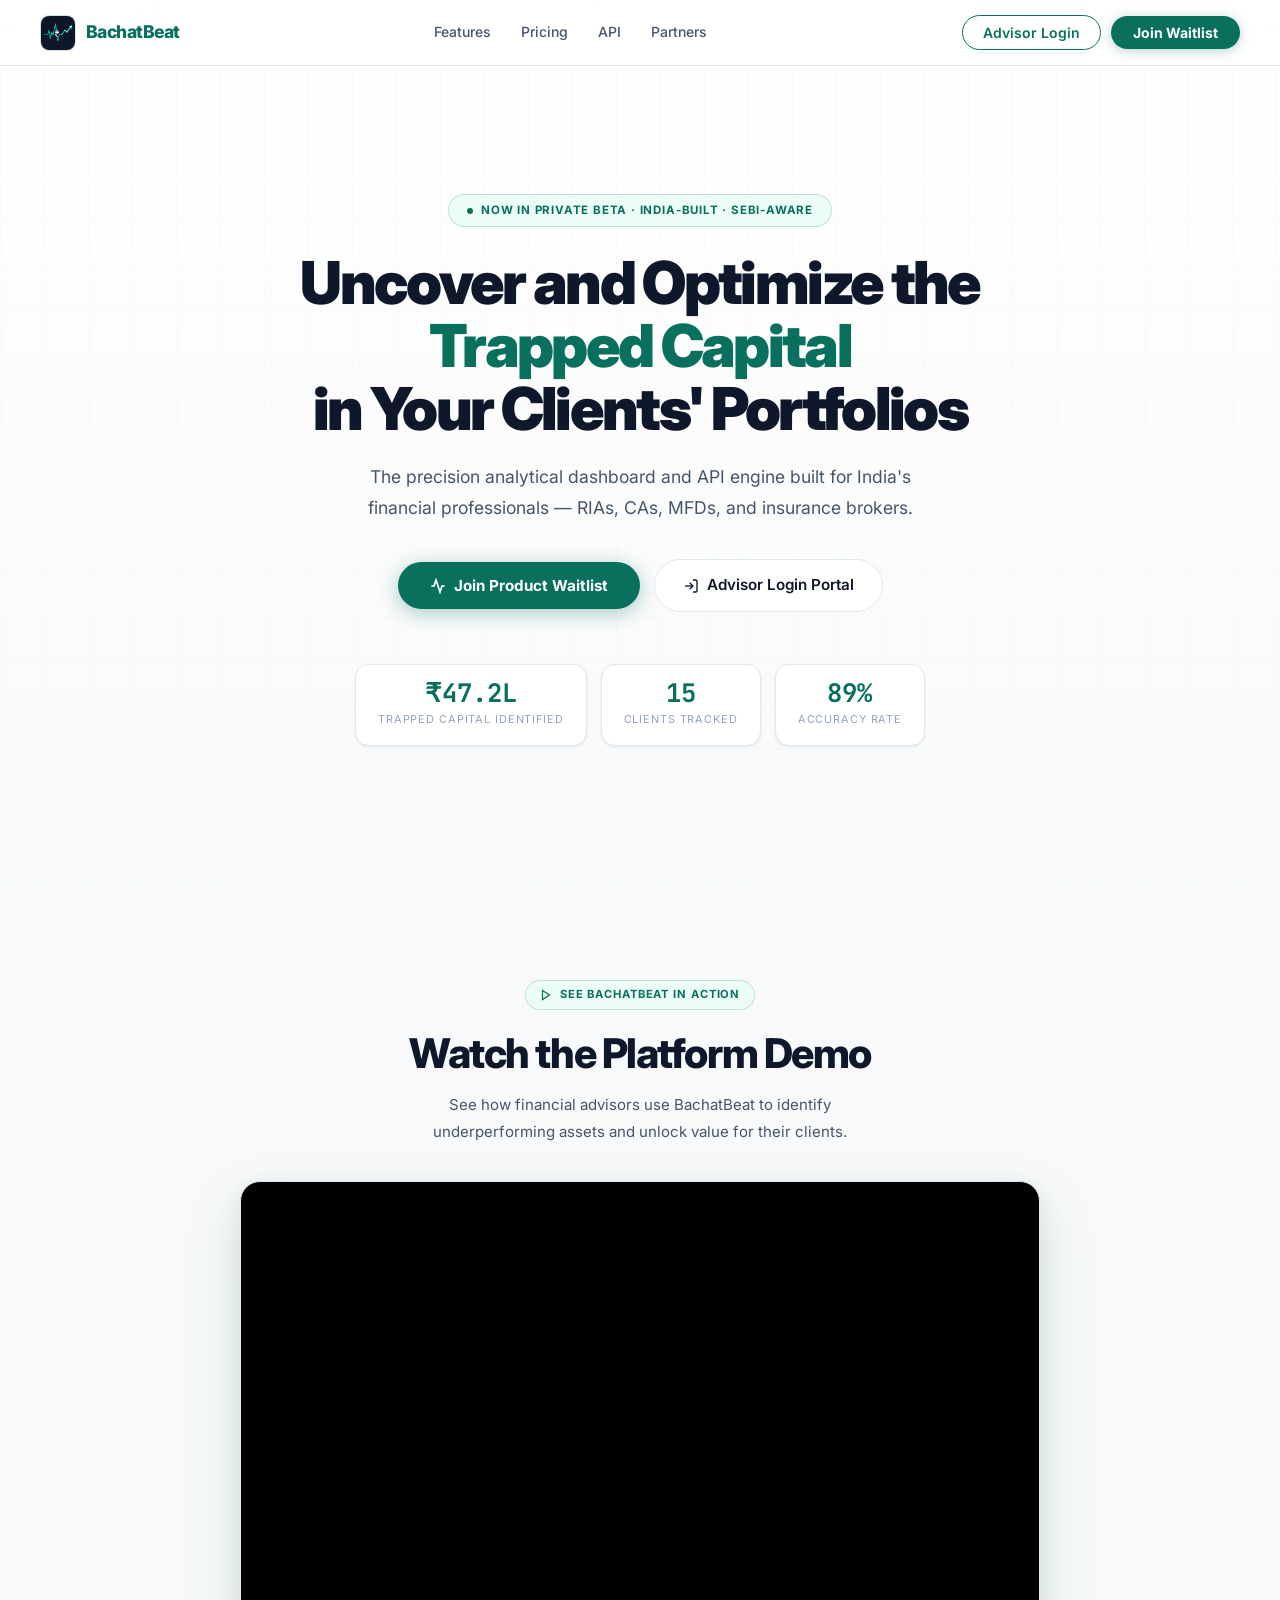
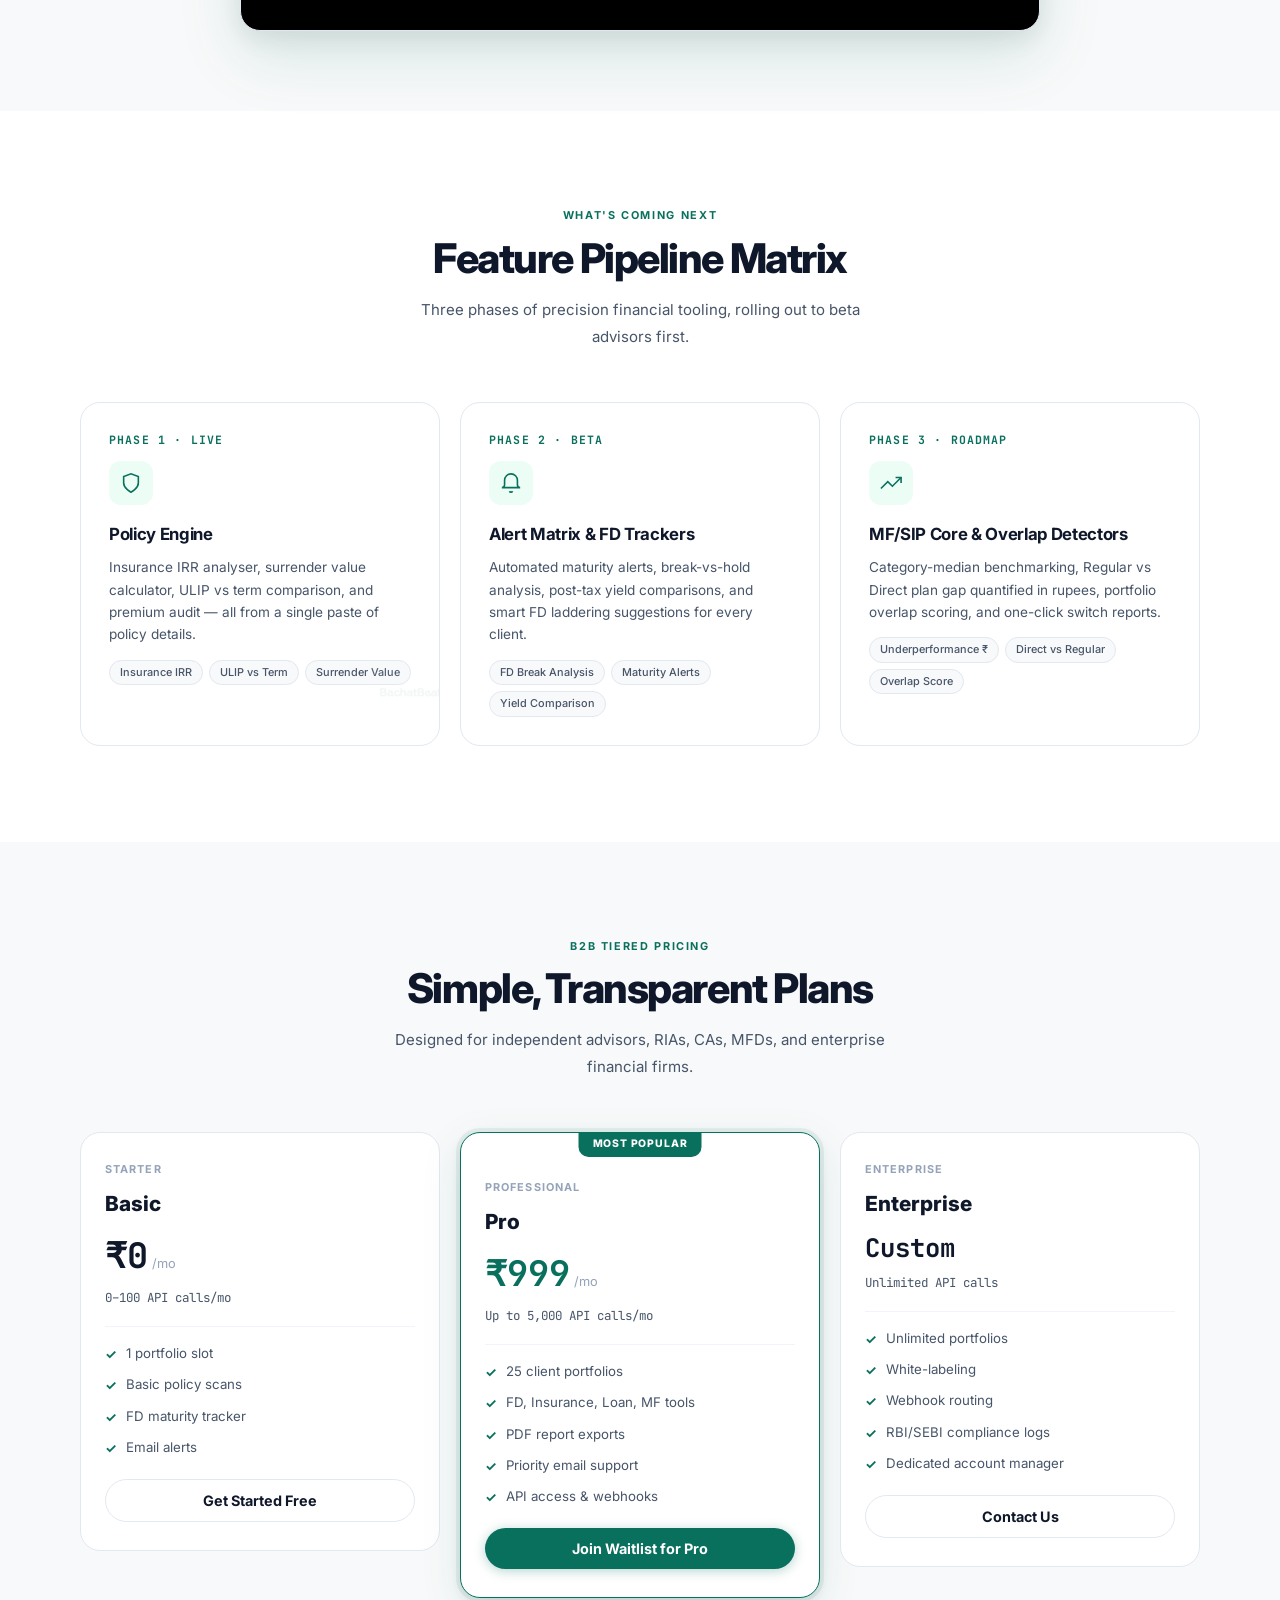
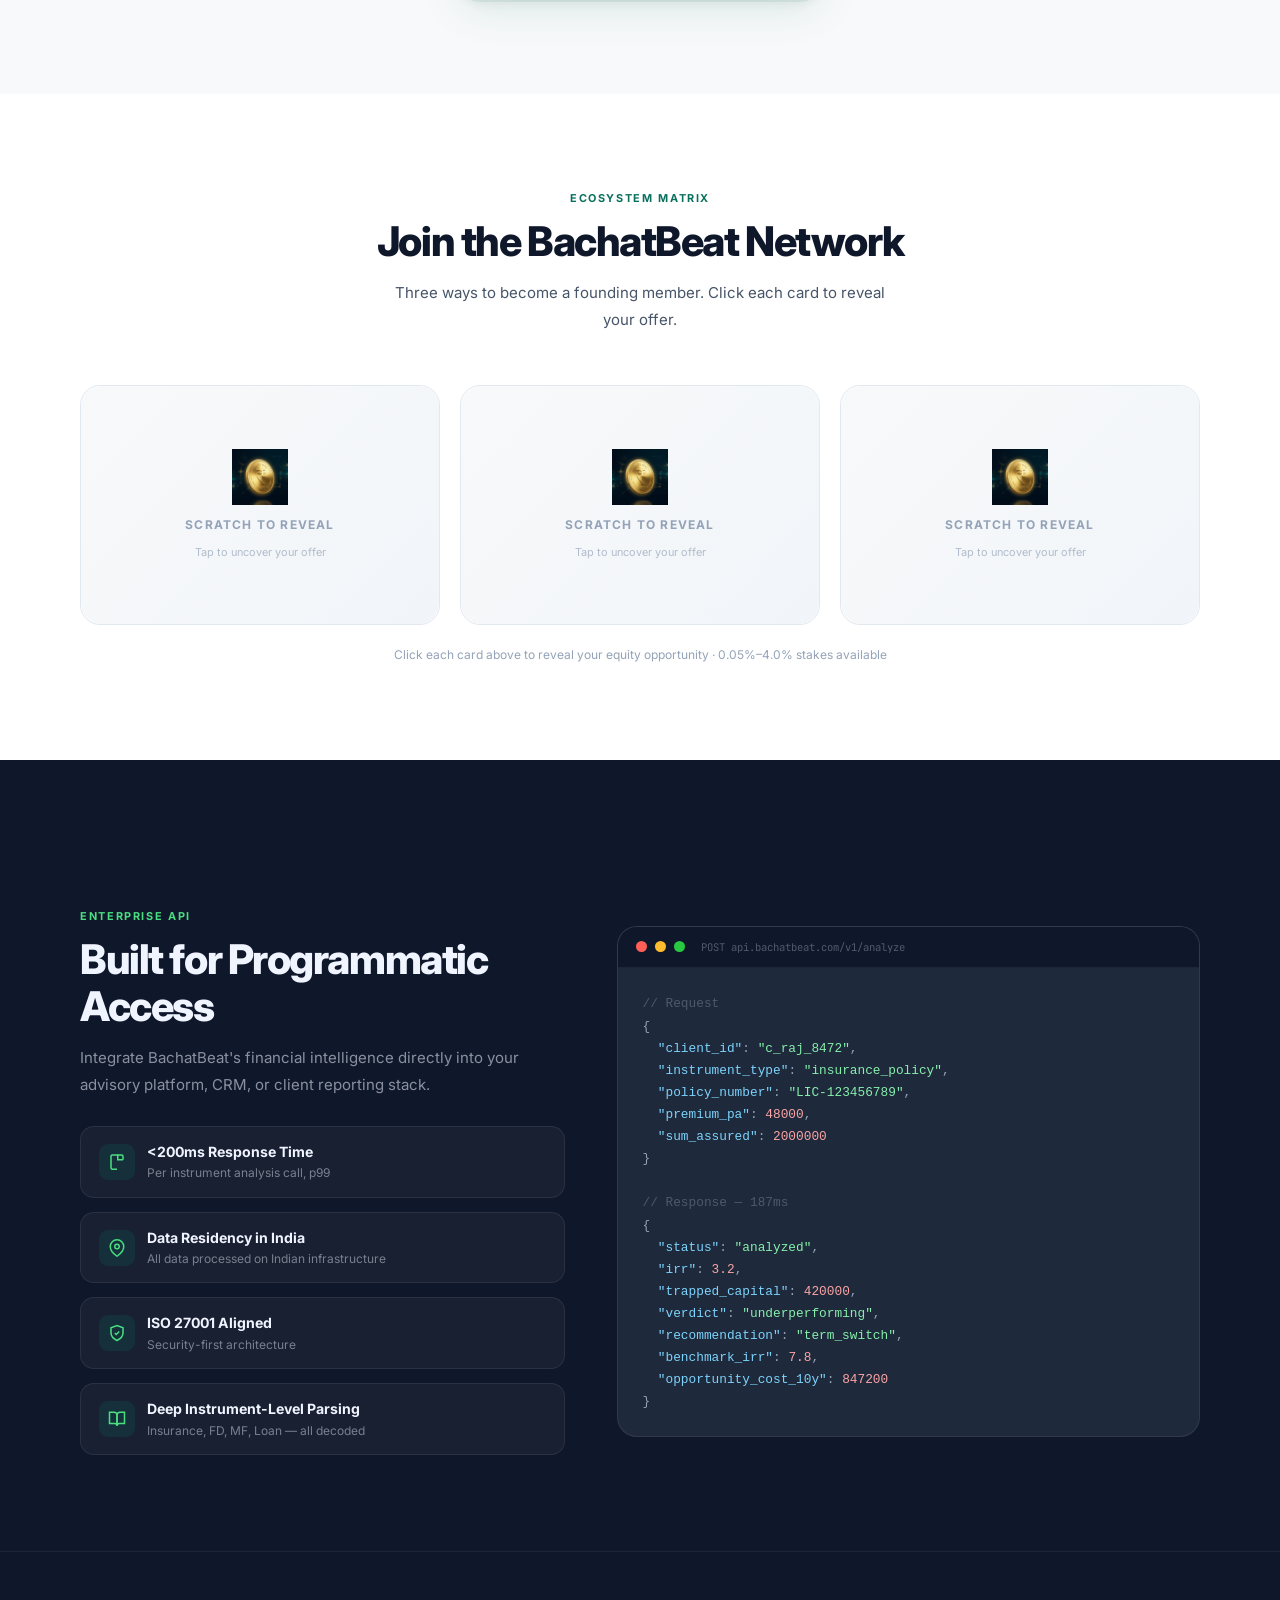
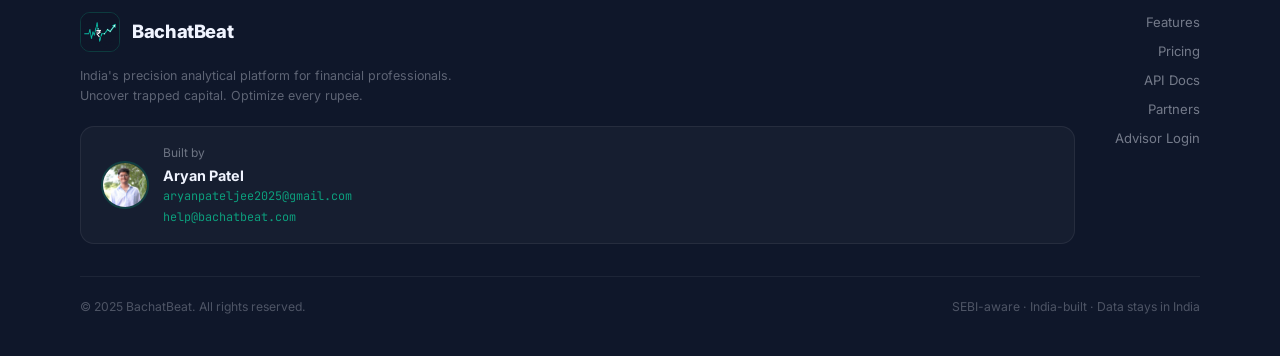
==== commit 08498bdf: "New UI" ====
--- a/landing.html
+++ b/landing.html
@@ -3,1599 +3,676 @@
 <head>
   <meta charset="UTF-8"/>
   <meta name="viewport" content="width=device-width, initial-scale=1.0"/>
-  <meta name="description" content="BachatBeat — India's first trapped capital detection platform. Free your money from underperforming instruments."/>
-  <title>BachatBeat — Free Your Trapped Capital</title>
+  <meta name="description" content="BachatBeat — India's precision analytical dashboard for financial professionals. Uncover trapped capital across insurance, FDs, loans, and mutual funds."/>
+  <title>BachatBeat — Uncover Trapped Capital in Your Clients' Portfolios</title>
   <link rel="preconnect" href="https://fonts.googleapis.com"/>
   <link rel="preconnect" href="https://fonts.gstatic.com" crossorigin/>
-  <link href="https://fonts.googleapis.com/css2?family=Syne:wght@400;600;700;800&family=Barlow+Condensed:ital,wght@0,500;0,700;0,800;0,900;1,700&family=Inter:opsz,wght@14..32,300;14..32,400;14..32,500;14..32,600;14..32,700&family=JetBrains+Mono:wght@400;500;600&display=swap" rel="stylesheet"/>
+  <link href="https://fonts.googleapis.com/css2?family=Inter:wght@300;400;500;600;700;800;900&family=JetBrains+Mono:wght@400;500;600;700&display=swap" rel="stylesheet"/>
   <style>
-    /* ═══════════════════════════════════════════════════
-       TOKENS
-    ═══════════════════════════════════════════════════ */
-    :root {
-      --navy:    #080f1e;
-      --navy2:   #0d1626;
-      --navy3:   #101c30;
-      --teal:    #00e5b0;
-      --teal2:   #00c99a;
-      --tglow:   rgba(0,229,176,0.18);
-      --tsoft:   rgba(0,229,176,0.07);
-      --gold:    #f5c842;
-      --rose:    #ff5a7e;
-      --purple:  #9b7bfa;
-      --w:       #ffffff;
-      --w80:     rgba(255,255,255,.80);
-      --w60:     rgba(255,255,255,.60);
-      --w40:     rgba(255,255,255,.40);
-      --w20:     rgba(255,255,255,.20);
-      --w10:     rgba(255,255,255,.10);
-      --w05:     rgba(255,255,255,.05);
-      --bd:      rgba(0,229,176,.14);
-      --bds:     rgba(255,255,255,.07);
-      --fb:      'Barlow Condensed', 'Syne', sans-serif;
-      --fi:      'Inter', system-ui, sans-serif;
-      --fm:      'JetBrains Mono', monospace;
-      --r1:6px;--r2:12px;--r3:20px;--r4:28px;--r5:40px;--rf:999px;
-    }
-    *,*::before,*::after{box-sizing:border-box;margin:0;padding:0}
-    html{scroll-behavior:smooth;overflow-x:hidden}
-    body{background:var(--navy);color:var(--w);font-family:var(--fi);line-height:1.6;overflow-x:hidden;cursor:none}
-    a{color:inherit;text-decoration:none}
-    button{cursor:none;border:none;outline:none;font-family:var(--fi)}
-    input,textarea,select{font-family:var(--fi);cursor:none}
-    ::selection{background:var(--teal);color:var(--navy)}
-
-    /* ═══════════════════════════════════════════════════
-       CUSTOM CURSOR
-    ═══════════════════════════════════════════════════ */
-    #cur-ring{position:fixed;width:36px;height:36px;border:2px solid var(--teal);border-radius:50%;pointer-events:none;z-index:99999;transform:translate(-50%,-50%);transition:width .2s,height .2s,background .2s,border-color .2s;mix-blend-mode:normal}
-    #cur-dot{position:fixed;width:6px;height:6px;background:var(--teal);border-radius:50%;pointer-events:none;z-index:99999;transform:translate(-50%,-50%);box-shadow:0 0 8px var(--teal)}
-    #cur-ring.hov{width:54px;height:54px;background:rgba(0,229,176,.06)}
-    #cur-ring.clk{transform:translate(-50%,-50%) scale(.7)}
-    .coin-pop{position:fixed;pointer-events:none;z-index:99998;font-size:13px;opacity:0;animation:cpop .8s ease-out forwards}
-    @keyframes cpop{0%{opacity:1;transform:translate(-50%,-50%) scale(1)}100%{opacity:0;transform:translate(-50%,calc(-50% - 55px)) scale(.3) rotate(360deg)}}
-
-    /* ═══════════════════════════════════════════════════
-       SCROLL REVEAL
-    ═══════════════════════════════════════════════════ */
-    [data-reveal]{opacity:0;transform:translateY(34px);transition:opacity .72s cubic-bezier(.16,1,.3,1),transform .72s cubic-bezier(.16,1,.3,1)}
-    [data-reveal="left"]{transform:translateX(-44px)}
-    [data-reveal="right"]{transform:translateX(44px)}
-    [data-reveal="scale"]{transform:scale(.9)}
-    [data-reveal].vis{opacity:1;transform:none}
-    [data-d="1"]{transition-delay:.1s}[data-d="2"]{transition-delay:.2s}[data-d="3"]{transition-delay:.32s}
-    [data-d="4"]{transition-delay:.44s}[data-d="5"]{transition-delay:.56s}[data-d="6"]{transition-delay:.68s}
-
-    /* ═══════════════════════════════════════════════════
-       ANIMATED COIN (SVG — no image)
-    ═══════════════════════════════════════════════════ */
-    #float-coin{
-      position:fixed;right:28px;top:50%;
-      transform:translateY(-50%);
-      z-index:5;pointer-events:none;
-      width:200px;height:200px;
-      filter:drop-shadow(0 0 30px rgba(245,200,66,.4)) drop-shadow(0 20px 40px rgba(0,0,0,.5));
-      animation:coin-bob 4s ease-in-out infinite;
-      will-change:transform;
-    }
-    @keyframes coin-bob{
-      0%,100%{filter:drop-shadow(0 0 30px rgba(245,200,66,.4)) drop-shadow(0 20px 40px rgba(0,0,0,.5))}
-      50%{filter:drop-shadow(0 0 55px rgba(245,200,66,.65)) drop-shadow(0 30px 60px rgba(0,0,0,.5))}
-    }
-    @media(max-width:1100px){#float-coin{display:none}}
-
-    /* ═══════════════════════════════════════════════════
-       GRID NOISE BG
-    ═══════════════════════════════════════════════════ */
-    body::after{content:'';position:fixed;inset:0;background:url("data:image/svg+xml,%3Csvg xmlns='http://www.w3.org/2000/svg' width='200' height='200'%3E%3Cfilter id='n'%3E%3CfeTurbulence type='fractalNoise' baseFrequency='.75' numOctaves='4' stitchTiles='stitch'/%3E%3C/filter%3E%3Crect width='200' height='200' filter='url(%23n)' opacity='.03'/%3E%3C/svg%3E");pointer-events:none;z-index:0;opacity:.35}
-
-    /* ═══════════════════════════════════════════════════
-       NAVBAR
-    ═══════════════════════════════════════════════════ */
-    #navbar{position:fixed;top:0;left:0;right:0;z-index:1000;display:flex;align-items:center;justify-content:space-between;padding:0 44px;height:68px;background:rgba(8,15,30,.72);backdrop-filter:blur(24px);-webkit-backdrop-filter:blur(24px);border-bottom:1px solid var(--bds);transition:all .3s ease}
-    #navbar.sc{background:rgba(8,15,30,.97);border-bottom-color:var(--bd);box-shadow:0 4px 36px rgba(0,0,0,.5)}
-    .nav-logo{display:flex;align-items:center;gap:10px}
-    .nav-logo-img{width:40px;height:40px;border-radius:10px;overflow:hidden;flex-shrink:0;border:1.5px solid var(--bd)}
-    .nav-logo-img img{width:100%;height:100%;object-fit:cover}
-    .nav-brand{font-family:var(--fb);font-size:1.3rem;font-weight:800;background:linear-gradient(135deg,var(--teal),#7fffd4 50%,var(--teal));-webkit-background-clip:text;-webkit-text-fill-color:transparent;background-clip:text;letter-spacing:-.03em}
-    .nav-links{display:flex;align-items:center;gap:4px}
-    .nav-link{padding:7px 14px;border-radius:var(--rf);font-size:.875rem;font-weight:500;color:var(--w60);transition:all .2s ease}
-    .nav-link:hover{color:var(--w);background:var(--w05)}
-    .nav-trial{display:inline-flex;align-items:center;gap:6px;padding:4px 12px;background:rgba(245,200,66,.1);border:1px solid rgba(245,200,66,.25);border-radius:var(--rf);font-size:.7rem;font-weight:700;color:var(--gold);letter-spacing:.04em;text-transform:uppercase;margin-right:8px}
-    .nav-login{padding:8px 20px;border:1.5px solid var(--bd);color:var(--teal);font-weight:600;font-size:.875rem;border-radius:var(--rf);background:transparent;transition:all .2s ease;margin-right:8px}
-    .nav-login:hover{background:var(--tsoft);border-color:var(--teal)}
-    .nav-cta{padding:9px 22px;background:var(--teal);color:var(--navy);font-weight:700;font-size:.875rem;border-radius:var(--rf);transition:all .2s ease;box-shadow:0 0 20px rgba(0,229,176,.3)}
-    .nav-cta:hover{background:var(--teal2);box-shadow:0 0 36px rgba(0,229,176,.5);transform:translateY(-1px)}
-
-    /* ═══════════════════════════════════════════════════
-       HERO
-    ═══════════════════════════════════════════════════ */
-    #hero{position:relative;min-height:100vh;display:flex;flex-direction:column;align-items:center;justify-content:center;text-align:center;padding:130px 24px 90px;overflow:hidden}
-    .h-grid{position:absolute;inset:0;background-image:linear-gradient(rgba(0,229,176,.034) 1px,transparent 1px),linear-gradient(90deg,rgba(0,229,176,.034) 1px,transparent 1px);background-size:64px 64px;mask-image:radial-gradient(ellipse 80% 80% at center,black,transparent)}
-    .gl{position:absolute;border-radius:50%;filter:blur(90px);pointer-events:none}
-    .gl1{width:700px;height:700px;background:radial-gradient(circle,rgba(0,229,176,.09),transparent 70%);top:-200px;left:50%;transform:translateX(-50%)}
-    .gl2{width:380px;height:380px;background:radial-gradient(circle,rgba(155,123,250,.07),transparent 70%);bottom:0;right:-80px}
-    .gl3{width:260px;height:260px;background:radial-gradient(circle,rgba(255,90,126,.05),transparent 70%);bottom:80px;left:-50px}
-    #particles{position:absolute;inset:0;pointer-events:none;overflow:hidden}
-    .ptl{position:absolute;border-radius:50%;background:var(--teal);opacity:0;animation:floatp 9s ease-in-out infinite}
-    @keyframes floatp{0%{transform:translateY(100vh) scale(0);opacity:0}10%{opacity:.5}90%{opacity:.2}100%{transform:translateY(-30px) scale(1);opacity:0}}
-
-    .hero-badge{display:inline-flex;align-items:center;gap:8px;padding:6px 17px;background:var(--tsoft);border:1px solid var(--bd);border-radius:var(--rf);font-size:.76rem;font-weight:600;color:var(--teal);letter-spacing:.05em;text-transform:uppercase;margin-bottom:30px;position:relative;z-index:1}
-    .pdot{width:7px;height:7px;background:var(--teal);border-radius:50%;animation:pd 2s infinite}
-    @keyframes pd{0%,100%{opacity:1;transform:scale(1)}50%{opacity:.4;transform:scale(.6)}}
-
-    .hero-logo{width:108px;height:108px;border-radius:22px;overflow:hidden;margin:0 auto 28px;border:2px solid rgba(0,229,176,.22);box-shadow:0 0 56px rgba(0,229,176,.18),0 24px 60px rgba(0,0,0,.6);position:relative;z-index:1;animation:lf 5s ease-in-out infinite}
-    @keyframes lf{0%,100%{transform:translateY(0)}50%{transform:translateY(-9px)}}
-    .hero-logo img{width:100%;height:100%;object-fit:cover}
-
-    /* Brand name using Syne — no image */
-    .hero-brand{font-family:var(--fb);font-size:clamp(2.6rem,6vw,4.8rem);font-weight:800;letter-spacing:-.04em;line-height:1;position:relative;z-index:1;margin-bottom:10px;background:linear-gradient(135deg,var(--teal) 0%,#7fffd4 40%,var(--teal) 80%);-webkit-background-clip:text;-webkit-text-fill-color:transparent;background-clip:text;background-size:200% auto;animation:bgs 4s ease infinite}
-    @keyframes bgs{0%{background-position:0 center}50%{background-position:100% center}100%{background-position:0 center}}
-
-    .hero-tagline{font-family:var(--fb);font-size:clamp(1.3rem,3vw,2.2rem);font-weight:600;color:var(--w80);position:relative;z-index:1;margin-bottom:18px;letter-spacing:-.02em;line-height:1.2}
-    .hero-tagline em{font-style:italic;color:rgba(255,255,255,.45)}
-
-    .hero-sub{font-size:clamp(.95rem,1.8vw,1.1rem);color:var(--w40);max-width:540px;margin:0 auto 42px;line-height:1.78;position:relative;z-index:1}
-    .hero-sub strong{color:var(--w70,rgba(255,255,255,.7));font-weight:600}
-    .hero-ctas{display:flex;align-items:center;justify-content:center;gap:14px;flex-wrap:wrap;position:relative;z-index:1;margin-bottom:14px}
-    .trial-note{font-size:.74rem;color:var(--w40);position:relative;z-index:1;margin-bottom:52px}
-    .trial-note span{color:var(--teal);font-weight:600}
-
-    .btn-p{display:inline-flex;align-items:center;gap:8px;padding:14px 32px;background:var(--teal);color:var(--navy);font-weight:700;font-size:.95rem;border-radius:var(--rf);transition:all .25s ease;box-shadow:0 0 30px rgba(0,229,176,.38),0 4px 18px rgba(0,0,0,.3)}
-    .btn-p:hover{background:var(--teal2);box-shadow:0 0 50px rgba(0,229,176,.58);transform:translateY(-2px)}
-    .btn-s{display:inline-flex;align-items:center;gap:8px;padding:13px 28px;border:1.5px solid var(--w20);color:var(--w80);font-weight:600;font-size:.95rem;border-radius:var(--rf);background:var(--w05);backdrop-filter:blur(10px);transition:all .25s ease}
-    .btn-s:hover{border-color:var(--teal);color:var(--teal);background:var(--tsoft)}
-
-    .h-stats{display:flex;gap:34px;justify-content:center;flex-wrap:wrap;position:relative;z-index:1}
-    .st-chip{text-align:center}
-    .st-num{font-family:var(--fb);font-size:2rem;font-weight:800;color:var(--teal);line-height:1}
-    .st-lbl{font-size:.74rem;color:var(--w40);text-transform:uppercase;letter-spacing:.07em;margin-top:4px}
-    .st-div{width:1px;background:var(--w10);align-self:stretch}
-
-    .h-pulse{position:absolute;bottom:0;left:0;right:0;height:54px;overflow:hidden}
-    .h-pulse svg{width:100%;height:100%}
-    .pp{stroke:var(--teal);stroke-width:1.5;fill:none;opacity:.24;stroke-dasharray:2200;stroke-dashoffset:2200;animation:drawp 3s ease forwards .8s}
-    @keyframes drawp{to{stroke-dashoffset:0}}
-
-    /* ═══════════════════════════════════════════════════
-       LAYOUT HELPERS
-    ═══════════════════════════════════════════════════ */
-    .ctr{max-width:1100px;margin:0 auto}
-    .sec{padding:96px 24px}
-    .sl{font-size:.72rem;font-weight:700;letter-spacing:.14em;text-transform:uppercase;color:var(--teal);margin-bottom:12px}
-    .st{font-family:var(--fb);font-size:clamp(1.9rem,3.6vw,2.9rem);font-weight:800;line-height:1.12;letter-spacing:-.03em;margin-bottom:16px}
-    .ss{color:var(--w40);font-size:.95rem;max-width:500px;line-height:1.76}
-    .sep{width:44px;height:2px;background:linear-gradient(90deg,var(--teal),transparent);border-radius:2px;margin:12px 0 16px}
-    .sep.c{margin:12px auto 16px}
-    .tc{text-align:center}
-
-    /* ═══════════════════════════════════════════════════
-       TRAPPED CAPITAL
-    ═══════════════════════════════════════════════════ */
-    #trapped{background:linear-gradient(180deg,var(--navy) 0%,var(--navy2) 100%)}
-    .cap-grid{display:grid;grid-template-columns:1fr 1fr;gap:18px;margin-top:52px}
-    @media(max-width:700px){.cap-grid{grid-template-columns:1fr}}
-    .cap-card{background:var(--navy3);border:1px solid var(--bds);border-radius:20px;padding:26px;position:relative;overflow:hidden;transition:all .35s ease}
-    .cap-card::before{content:'';position:absolute;inset:0;background:linear-gradient(135deg,var(--tsoft),transparent);opacity:0;transition:opacity .35s}
-    .cap-card:hover::before{opacity:1}
-    .cap-card:hover{border-color:var(--teal);transform:translateY(-4px);box-shadow:0 18px 52px rgba(0,0,0,.35),0 0 32px var(--tglow)}
-    .ci{width:44px;height:44px;border-radius:11px;display:flex;align-items:center;justify-content:center;font-size:1.35rem;margin-bottom:16px}
-    .ci-t{background:rgba(0,229,176,.1)} .ci-g{background:rgba(245,200,66,.1)}
-    .ci-r{background:rgba(255,90,126,.1)} .ci-p{background:rgba(155,123,250,.1)}
-    .cap-card h3{font-family:var(--fb);font-size:1.12rem;font-weight:700;margin-bottom:8px}
-    .cap-card p{font-size:.865rem;color:var(--w40);line-height:1.65}
-    .cap-ft{margin-top:16px;padding-top:13px;border-top:1px solid var(--w05);display:flex;align-items:center;justify-content:space-between}
-    .cap-amt{font-family:var(--fb);font-size:1.3rem;font-weight:800;color:var(--teal)}
-    .lp{font-size:.7rem;padding:4px 10px;border-radius:var(--rf);font-weight:700}
-    .lp-r{background:rgba(255,90,126,.12);color:var(--rose)} .lp-g{background:rgba(245,200,66,.1);color:var(--gold)}
-
-    .dash-mock{margin-top:60px;border-radius:28px;overflow:hidden;border:1px solid var(--bd);box-shadow:0 40px 100px rgba(0,0,0,.65),0 0 64px var(--tglow)}
-    .mk-bar{background:#0b1524;padding:11px 16px;display:flex;align-items:center;gap:7px;border-bottom:1px solid var(--bd)}
-    .md{width:10px;height:10px;border-radius:50%}
-    .mk-body{background:#08111f;padding:22px;display:grid;grid-template-columns:1fr 1fr 1fr;gap:16px}
-    @media(max-width:540px){.mk-body{grid-template-columns:1fr}}
-    .mw{background:var(--navy3);border:1px solid var(--bds);border-radius:12px;padding:15px}
-    .mw-l{font-size:.67rem;text-transform:uppercase;letter-spacing:.1em;color:var(--w40);margin-bottom:6px}
-    .mw-v{font-family:var(--fb);font-size:1.5rem;font-weight:800;color:var(--teal)}
-    .mw-s{font-size:.7rem;color:var(--rose);margin-top:3px}
-    .mc{background:var(--navy3);border:1px solid var(--bds);border-radius:12px;padding:15px;grid-column:span 2}
-    @media(max-width:540px){.mc{grid-column:span 1}}
-    .cbars{display:flex;align-items:flex-end;gap:6px;height:68px;margin-top:9px}
-    .cb{flex:1;border-radius:3px 3px 0 0;background:linear-gradient(180deg,var(--teal),rgba(0,229,176,.22))}
-
-    /* ═══════════════════════════════════════════════════
-       LOGIN / SIGNUP
-    ═══════════════════════════════════════════════════ */
-    #login-s{background:var(--navy2);position:relative;overflow:hidden}
-    #login-s::before{content:'';position:absolute;top:-180px;right:-120px;width:500px;height:500px;background:radial-gradient(circle,rgba(0,229,176,.06),transparent 70%);border-radius:50%;pointer-events:none}
-    .login-lay{display:grid;grid-template-columns:1fr 1fr;gap:68px;align-items:center}
-    @media(max-width:840px){.login-lay{grid-template-columns:1fr;gap:44px}}
-    .login-card{background:var(--navy3);border:1px solid var(--bd);border-radius:28px;padding:38px;box-shadow:0 28px 72px rgba(0,0,0,.44)}
-    .card-logo{display:flex;align-items:center;gap:10px;margin-bottom:20px}
-    .card-logo-img{width:36px;height:36px;border-radius:9px;overflow:hidden;border:1.5px solid var(--bd)}
-    .card-logo-img img{width:100%;height:100%;object-fit:cover}
-    .card-brand{font-family:var(--fb);font-size:1.15rem;font-weight:800;background:linear-gradient(135deg,var(--teal),#7fffd4);-webkit-background-clip:text;-webkit-text-fill-color:transparent;background-clip:text}
-    .login-title{font-family:var(--fb);font-size:1.5rem;font-weight:800;margin-bottom:5px;letter-spacing:-.02em}
-    .login-sub{font-size:.83rem;color:var(--w40);margin-bottom:24px}
-    .trial-rb{background:linear-gradient(135deg,rgba(245,200,66,.1),rgba(245,200,66,.05));border:1px solid rgba(245,200,66,.22);border-radius:10px;padding:11px 14px;display:flex;align-items:center;gap:9px;margin-bottom:18px}
-    .trial-rb-ico{font-size:1.1rem}
-    .trial-rb-txt{font-size:.8rem;color:var(--gold);font-weight:600}
-    .trial-rb-txt span{color:var(--w40);font-weight:400}
-    .ff{margin-bottom:14px}
-    .fl{font-size:.77rem;font-weight:600;color:var(--w60);margin-bottom:6px;display:block;letter-spacing:.02em}
-    .fi{width:100%;padding:11px 15px;background:rgba(255,255,255,.04);border:1.5px solid var(--bds);border-radius:10px;color:var(--w);font-size:.88rem;transition:all .2s}
-    .fi:focus{outline:none;border-color:var(--teal);background:var(--tsoft);box-shadow:0 0 0 3px rgba(0,229,176,.1)}
-    .fi::placeholder{color:var(--w20)}
-    .fs{appearance:none;background-image:url("data:image/svg+xml,%3Csvg xmlns='http://www.w3.org/2000/svg' width='12' height='12' viewBox='0 0 24 24' fill='none' stroke='%2300e5b0' stroke-width='2'%3E%3Cpolyline points='6 9 12 15 18 9'/%3E%3C/svg%3E");background-repeat:no-repeat;background-position:right 13px center;padding-right:36px}
-    .fr{display:grid;grid-template-columns:1fr 1fr;gap:11px}
-    .btn-f{width:100%;padding:12px;background:var(--teal);color:var(--navy);font-weight:700;font-size:.95rem;border-radius:10px;margin-top:5px;transition:all .2s;box-shadow:0 4px 16px rgba(0,229,176,.24)}
-    .btn-f:hover{background:var(--teal2);transform:translateY(-1px);box-shadow:0 8px 24px rgba(0,229,176,.36)}
-    .fdiv{display:flex;align-items:center;gap:10px;margin:16px 0;color:var(--w20);font-size:.77rem}
-    .fdiv::before,.fdiv::after{content:'';flex:1;height:1px;background:var(--bds)}
-    .btn-soc{width:100%;padding:11px;border:1.5px solid var(--bds);background:var(--w05);color:var(--w80);font-weight:500;font-size:.875rem;border-radius:10px;display:flex;align-items:center;justify-content:center;gap:9px;transition:all .2s}
-    .btn-soc:hover{border-color:var(--w20);background:var(--w10)}
-    .feat-list{display:flex;flex-direction:column;gap:20px}
-    .fi-item{display:flex;gap:15px;align-items:flex-start}
-    .fi-icon{width:44px;height:44px;border-radius:12px;background:var(--tsoft);border:1px solid var(--bd);display:flex;align-items:center;justify-content:center;font-size:1.2rem;flex-shrink:0}
-    .fi-txt h4{font-family:var(--fb);font-weight:700;font-size:.95rem;margin-bottom:3px}
-    .fi-txt p{font-size:.83rem;color:var(--w40);line-height:1.62}
-
-    /* ═══════════════════════════════════════════════════
-       PRICING
-    ═══════════════════════════════════════════════════ */
-    #pricing{background:var(--navy)}
-    .price-grid{display:grid;grid-template-columns:repeat(3,1fr);gap:20px;margin-top:52px}
-    @media(max-width:840px){.price-grid{grid-template-columns:1fr}}
-    .pc{background:var(--navy3);border:1px solid var(--bds);border-radius:26px;padding:30px 26px;position:relative;overflow:hidden;transition:all .3s ease}
-    .pc.pop{border-color:var(--teal);background:linear-gradient(145deg,rgba(0,229,176,.07),var(--navy3))}
-    .pc:hover{transform:translateY(-5px);box-shadow:0 22px 60px rgba(0,0,0,.4)}
-    .pop-badge{position:absolute;top:18px;right:18px;background:var(--teal);color:var(--navy);font-size:.65rem;font-weight:800;letter-spacing:.08em;text-transform:uppercase;padding:4px 11px;border-radius:var(--rf)}
-    .ptier{font-size:.7rem;font-weight:700;letter-spacing:.1em;text-transform:uppercase;color:var(--w40);margin-bottom:10px}
-    .pname{font-family:var(--fb);font-size:1.45rem;font-weight:800;margin-bottom:5px}
-    .pprice{display:flex;align-items:baseline;gap:4px;margin-bottom:5px}
-    .pprice-n{font-size:2.1rem;font-weight:700;color:var(--w)}
-    .pprice-p{font-size:.8rem;color:var(--w40)}
-    .ptrial{font-size:.76rem;color:var(--gold);margin-bottom:18px;font-weight:600}
-    .ptools{display:flex;gap:6px;flex-wrap:wrap;margin-bottom:14px}
-    .ptool{display:inline-flex;align-items:center;gap:4px;padding:4px 10px;background:var(--w05);border:1px solid var(--bds);border-radius:var(--rf);font-size:.7rem;color:var(--w60);font-weight:500}
-    .pdivd{height:1px;background:var(--bds);margin:16px 0}
-    .pfts{display:flex;flex-direction:column;gap:9px}
-    .pft{display:flex;align-items:flex-start;gap:8px;font-size:.82rem;color:var(--w60)}
-    .pft::before{content:'✓';color:var(--teal);font-weight:700;flex-shrink:0}
-    .btn-pl{width:100%;margin-top:22px;padding:11px;border-radius:10px;font-weight:700;font-size:.875rem;transition:all .2s}
-    .bpl-o{border:1.5px solid var(--bd);background:transparent;color:var(--teal)}
-    .bpl-o:hover{background:var(--tsoft)}
-    .bpl-f{background:var(--teal);color:var(--navy);border:none;box-shadow:0 4px 16px rgba(0,229,176,.28)}
-    .bpl-f:hover{background:var(--teal2);transform:translateY(-1px)}
-    .bpl-pu{background:linear-gradient(135deg,var(--purple),var(--teal));color:var(--w);border:none;box-shadow:0 4px 16px rgba(155,123,250,.28)}
-    .bpl-pu:hover{box-shadow:0 8px 26px rgba(155,123,250,.45);transform:translateY(-1px)}
-
-    /* ═══════════════════════════════════════════════════
-       WAITLIST
-    ═══════════════════════════════════════════════════ */
-    #waitlist{background:linear-gradient(180deg,var(--navy2),var(--navy))}
-    .wl-in{max-width:600px;margin:0 auto}
-    .wl-card{background:linear-gradient(145deg,rgba(0,229,176,.07),rgba(8,15,30,.5));border:1px solid var(--bd);border-radius:38px;padding:52px 42px;position:relative;overflow:hidden}
-    .wl-card::before{content:'';position:absolute;top:-50px;left:50%;transform:translateX(-50%);width:260px;height:260px;background:radial-gradient(circle,rgba(0,229,176,.12),transparent 70%);pointer-events:none}
-    .wl-cnt{display:inline-flex;align-items:center;gap:8px;background:var(--tsoft);border:1px solid var(--bd);border-radius:var(--rf);padding:6px 17px;font-size:.77rem;font-weight:600;color:var(--teal);margin-bottom:20px}
-    .wl-form{display:flex;gap:10px;margin-top:26px}
-    @media(max-width:480px){.wl-form{flex-direction:column}}
-    .wl-in2{flex:1;padding:12px 17px;background:var(--w05);border:1.5px solid var(--bds);border-radius:var(--rf);color:var(--w);font-size:.875rem;transition:all .2s}
-    .wl-in2:focus{outline:none;border-color:var(--teal);background:var(--tsoft)}
-    .wl-in2::placeholder{color:var(--w20)}
-    .btn-wl{padding:12px 24px;background:var(--teal);color:var(--navy);font-weight:700;font-size:.875rem;border-radius:var(--rf);white-space:nowrap;transition:all .2s;box-shadow:0 0 20px rgba(0,229,176,.32)}
-    .btn-wl:hover{background:var(--teal2);box-shadow:0 0 36px rgba(0,229,176,.52);transform:translateY(-1px)}
-    .wl-note{font-size:.74rem;color:var(--w30,rgba(255,255,255,.3));margin-top:11px}
-    .wl-perks{display:flex;gap:20px;justify-content:center;flex-wrap:wrap;margin-top:22px}
-    .wperk{display:flex;align-items:center;gap:6px;font-size:.79rem;color:var(--w40)}
-    .wperk svg{color:var(--teal);flex-shrink:0}
-
-    /* ═══════════════════════════════════════════════════
-       EQUITY / SCRATCH
-    ═══════════════════════════════════════════════════ */
-    #equity{background:var(--navy);position:relative;overflow:hidden}
-    .eq-bg{position:absolute;inset:0;overflow:hidden;pointer-events:none;opacity:.055}
-    .scrl{position:absolute;width:1.5px;height:100%;background:linear-gradient(180deg,transparent,var(--teal),transparent);animation:scrln 3.5s ease-in-out infinite}
-    .scrl:nth-child(1){left:8%;animation-delay:0s;animation-duration:3s}
-    .scrl:nth-child(2){left:22%;animation-delay:.5s;animation-duration:3.8s}
-    .scrl:nth-child(3){left:40%;animation-delay:1s;animation-duration:2.9s}
-    .scrl:nth-child(4){left:58%;animation-delay:1.4s;animation-duration:4s}
-    .scrl:nth-child(5){left:74%;animation-delay:.7s;animation-duration:3.2s}
-    .scrl:nth-child(6){left:90%;animation-delay:1.8s;animation-duration:3.5s}
-    @keyframes scrln{0%{transform:translateY(-100%);opacity:0}10%{opacity:1}90%{opacity:1}100%{transform:translateY(100vh);opacity:0}}
-    .eq-cards{display:grid;grid-template-columns:repeat(3,1fr);gap:22px;max-width:960px;margin:52px auto 0}
-    @media(max-width:700px){.eq-cards{grid-template-columns:1fr}}
-    .eqc{position:relative;border-radius:26px;overflow:hidden;cursor:pointer;transition:all .4s cubic-bezier(.16,1,.3,1)}
-    .eqc:hover{transform:translateY(-7px) scale(1.015)}
-    .eq-scr{position:absolute;inset:0;background:linear-gradient(135deg,#1e3050,#152540);border:1.5px solid rgba(255,255,255,.1);display:flex;align-items:center;justify-content:center;flex-direction:column;gap:11px;z-index:2;transition:transform .5s cubic-bezier(.16,1,.3,1),opacity .45s ease}
-    .eqc.rev .eq-scr{transform:rotateY(90deg);opacity:0;pointer-events:none}
-    .si{font-size:1.85rem;animation:wiggle 2s ease-in-out infinite}
-    @keyframes wiggle{0%,100%{transform:rotate(-5deg)}50%{transform:rotate(5deg)}}
-    .sh{font-size:.7rem;color:var(--w40);letter-spacing:.06em;text-transform:uppercase}
-    .eq-in{background:linear-gradient(145deg,var(--navy2),var(--navy3));border:1.5px solid var(--bd);border-radius:26px;padding:30px 24px;min-height:272px;display:flex;flex-direction:column;position:relative}
-    .et{display:inline-flex;align-items:center;gap:5px;padding:4px 11px;border-radius:var(--rf);font-size:.68rem;font-weight:700;text-transform:uppercase;letter-spacing:.06em;margin-bottom:16px;align-self:flex-start}
-    .et-m{background:rgba(155,123,250,.12);color:var(--purple);border:1px solid rgba(155,123,250,.2)}
-    .et-v{background:rgba(245,200,66,.1);color:var(--gold);border:1px solid rgba(245,200,66,.2)}
-    .et-j{background:var(--tsoft);color:var(--teal);border:1px solid var(--bd)}
-    .eq-in h3{font-family:var(--fb);font-size:1.35rem;font-weight:800;margin-bottom:9px;letter-spacing:-.02em}
-    .eq-in p{font-size:.83rem;color:var(--w40);line-height:1.65;flex:1}
-    .eq-ft{margin-top:18px;padding-top:14px;border-top:1px solid var(--bds);display:flex;align-items:center;justify-content:space-between}
-    .eq-lbl{font-size:.68rem;color:var(--w30,rgba(255,255,255,.3));text-transform:uppercase;letter-spacing:.08em}
-    .eq-pct{font-family:var(--fb);font-size:1.05rem;font-weight:800;color:var(--teal)}
-    .btn-eq{margin-top:13px;width:100%;padding:10px;border-radius:9px;font-weight:700;font-size:.82rem;border:1.5px solid var(--bd);background:transparent;color:var(--teal);transition:all .2s}
-    .btn-eq:hover{background:var(--tsoft);border-color:var(--teal)}
-
-    /* ═══════════════════════════════════════════════════
-       API / ENTERPRISE
-    ═══════════════════════════════════════════════════ */
-    #api{background:linear-gradient(180deg,var(--navy),#060d1a)}
-    .api-tag{display:inline-flex;align-items:center;gap:7px;padding:5px 13px;background:rgba(155,123,250,.1);border:1px solid rgba(155,123,250,.2);border-radius:var(--rf);font-size:.68rem;font-weight:700;letter-spacing:.1em;text-transform:uppercase;color:var(--purple);margin-bottom:16px}
-    .api-lay{display:grid;grid-template-columns:1fr 1fr;gap:68px;align-items:start;margin-top:56px}
-    @media(max-width:840px){.api-lay{grid-template-columns:1fr;gap:40px}}
-    .cwin{background:#060e1f;border:1px solid rgba(155,123,250,.2);border-radius:18px;overflow:hidden;box-shadow:0 26px 68px rgba(0,0,0,.55)}
-    .cwin-bar{background:#0b1626;padding:10px 15px;display:flex;align-items:center;gap:7px;border-bottom:1px solid rgba(155,123,250,.1)}
-    .ctabs{display:flex;gap:5px;margin-left:9px}
-    .ctab{padding:3px 10px;border-radius:var(--r1);font-size:.68rem;font-weight:600;color:var(--w40);cursor:pointer;transition:all .2s}
-    .ctab.act{background:rgba(155,123,250,.14);color:var(--purple)}
-    .cdbody{padding:20px;font-family:var(--fm);font-size:.76rem;line-height:1.85;color:#e2e8f0;overflow-x:auto}
-    .cl{display:flex;gap:13px}.cln{color:#2d3f5c;user-select:none;min-width:16px;text-align:right}
-    .kw{color:#9b7bfa}.fn{color:#00e5b0}.str{color:#f5c842}.num{color:#ff5a7e}.cm{color:#2d3f5c;font-style:italic}.obj{color:#93c5fd}
-    .api-feats{display:flex;flex-direction:column;gap:13px;margin-top:26px}
-    .af{display:flex;gap:12px;align-items:flex-start;padding:15px 16px;background:var(--w05);border:1px solid var(--bds);border-radius:10px;transition:all .2s}
-    .af:hover{border-color:rgba(155,123,250,.28);background:rgba(155,123,250,.04)}
-    .af-i{width:34px;height:34px;border-radius:9px;background:rgba(155,123,250,.1);display:flex;align-items:center;justify-content:center;font-size:.9rem;flex-shrink:0}
-    .af-t h4{font-weight:600;font-size:.85rem;margin-bottom:2px}
-    .af-t p{font-size:.76rem;color:var(--w40)}
-    .api-plans{display:grid;grid-template-columns:1fr 1fr;gap:13px;margin-top:32px}
-    @media(max-width:460px){.api-plans{grid-template-columns:1fr}}
-    .ap{padding:20px;background:var(--w05);border:1px solid var(--bds);border-radius:16px;transition:all .3s}
-    .ap.feat{background:linear-gradient(145deg,rgba(155,123,250,.09),rgba(0,229,176,.04));border-color:rgba(155,123,250,.22)}
-    .ap:hover{transform:translateY(-3px);box-shadow:0 16px 44px rgba(0,0,0,.3)}
-    .ap-n{font-size:.7rem;font-weight:700;text-transform:uppercase;letter-spacing:.08em;color:var(--w40);margin-bottom:6px}
-    .ap-p{font-family:var(--fb);font-size:1.6rem;font-weight:800;color:var(--w);margin-bottom:2px}
-    .ap-p span{font-size:.8rem;font-weight:400;color:var(--w40)}
-    .ap-t{font-size:.7rem;color:var(--gold);font-weight:600;margin-bottom:14px}
-    .ap-fs{display:flex;flex-direction:column;gap:7px}
-    .apf{font-size:.76rem;color:rgba(255,255,255,.5);display:flex;gap:7px;align-items:center}
-    .apf::before{content:'✓';color:var(--teal);font-weight:700}
-
-    /* ═══════════════════════════════════════════════════
-       COMING SOON
-    ═══════════════════════════════════════════════════ */
-    #coming{background:var(--navy2);position:relative;overflow:hidden}
-    #coming::before{content:'';position:absolute;top:-80px;left:50%;transform:translateX(-50%);width:440px;height:440px;background:radial-gradient(circle,rgba(155,123,250,.06),transparent 70%);border-radius:50%;pointer-events:none}
-    .com-grid{display:grid;grid-template-columns:repeat(3,1fr);gap:18px;margin-top:52px}
-    @media(max-width:840px){.com-grid{grid-template-columns:1fr 1fr}}
-    @media(max-width:500px){.com-grid{grid-template-columns:1fr}}
-    .com-card{background:var(--navy3);border:1px solid var(--bds);border-radius:18px;padding:24px 22px;transition:all .3s;position:relative;overflow:hidden}
-    .com-card::after{content:'';position:absolute;inset:0;background:linear-gradient(135deg,rgba(155,123,250,.04),transparent);opacity:0;transition:opacity .3s}
-    .com-card:hover::after{opacity:1}
-    .com-card:hover{border-color:rgba(155,123,250,.28);transform:translateY(-3px)}
-    .cs-tag{display:inline-flex;align-items:center;gap:5px;padding:3px 9px;background:rgba(155,123,250,.1);border:1px solid rgba(155,123,250,.18);border-radius:var(--rf);font-size:.62rem;font-weight:700;text-transform:uppercase;letter-spacing:.07em;color:var(--purple);margin-bottom:13px}
-    .com-ico{font-size:1.55rem;margin-bottom:11px}
-    .com-card h4{font-family:var(--fb);font-size:1rem;font-weight:700;margin-bottom:7px;letter-spacing:-.01em}
-    .com-card p{font-size:.8rem;color:var(--w40);line-height:1.62}
-    .com-q{font-size:.68rem;color:var(--purple);font-weight:600;margin-top:13px;text-transform:uppercase;letter-spacing:.05em}
-
-    /* ═══════════════════════════════════════════════════
-       FAQ
-    ═══════════════════════════════════════════════════ */
-    #faq{background:var(--navy2)}
-    .faq-in{max-width:700px;margin:0 auto}
-    .faq-list{display:flex;flex-direction:column;gap:9px}
-    .faqitem{background:var(--navy3);border:1px solid var(--bds);border-radius:11px;overflow:hidden;transition:all .3s}
-    .faqitem.op{border-color:var(--teal)}
-    .faq-q{width:100%;display:flex;align-items:center;justify-content:space-between;padding:17px 20px;text-align:left;font-size:.9rem;font-weight:600;color:var(--w);background:transparent;cursor:pointer;transition:color .2s;gap:13px}
-    .faq-q:hover,.faqitem.op .faq-q{color:var(--teal)}
-    .faq-chev{width:17px;height:17px;flex-shrink:0;transition:transform .3s;color:var(--w40)}
-    .faqitem.op .faq-chev{transform:rotate(180deg);color:var(--teal)}
-    .faq-ans{max-height:0;overflow:hidden;transition:max-height .4s ease}
-    .faqitem.op .faq-ans{max-height:260px}
-    .faq-ans-in{padding:0 20px 16px;font-size:.83rem;color:var(--w40);line-height:1.76}
-
-    /* ═══════════════════════════════════════════════════
-       CONTACT
-    ═══════════════════════════════════════════════════ */
-    #contact{background:var(--navy);text-align:center;position:relative;overflow:hidden}
-    .cgl{position:absolute;width:460px;height:460px;background:radial-gradient(circle,rgba(0,229,176,.07),transparent 70%);border-radius:50%;top:50%;left:50%;transform:translate(-50%,-50%);pointer-events:none}
-    .cont-in{max-width:500px;margin:0 auto;position:relative}
-    .cont-email{display:inline-flex;align-items:center;gap:10px;padding:14px 28px;background:var(--tsoft);border:1px solid var(--bd);border-radius:var(--rf);font-size:1rem;font-weight:700;color:var(--teal);margin-top:22px;transition:all .3s}
-    .cont-email:hover{background:var(--tglow);box-shadow:0 0 34px var(--tglow);transform:translateY(-2px)}
-    .founder-card{margin-top:44px;display:inline-flex;align-items:center;gap:18px;padding:22px 28px;background:var(--navy3);border:1px solid var(--bd);border-radius:24px;text-align:left;transition:all .3s}
-    .founder-card:hover{transform:translateY(-3px);box-shadow:0 16px 48px rgba(0,0,0,.4),0 0 30px var(--tglow)}
-    .founder-photo{width:62px;height:62px;border-radius:50%;overflow:hidden;flex-shrink:0;border:2px solid var(--teal);box-shadow:0 0 20px rgba(0,229,176,.25)}
-    .founder-photo img{width:100%;height:100%;object-fit:cover;object-position:center top}
-    .founder-name{font-family:var(--fb);font-size:1.05rem;font-weight:800}
-    .founder-role{font-size:.77rem;color:var(--w40);margin-top:2px}
-    .founder-email{font-size:.77rem;color:var(--teal);margin-top:3px}
-
-    /* ═══════════════════════════════════════════════════
-       FOOTER
-    ═══════════════════════════════════════════════════ */
-    footer{padding:34px 44px;background:#040a14;border-top:1px solid var(--bds);display:flex;align-items:center;justify-content:space-between;flex-wrap:wrap;gap:16px}
-    .foot-brand{font-family:var(--fb);font-size:1.15rem;font-weight:800;background:linear-gradient(135deg,var(--teal),#7fffd4);-webkit-background-clip:text;-webkit-text-fill-color:transparent;background-clip:text}
-    .foot-sub{font-size:.73rem;color:var(--w30,rgba(255,255,255,.3));margin-top:3px}
-    .foot-links{display:flex;gap:16px;flex-wrap:wrap}
-    .foot-link{font-size:.76rem;color:var(--w40);transition:color .2s}
-    .foot-link:hover{color:var(--teal)}
-
-    /* ═══════════════════════════════════════════════════
-       LOGIN MODAL
-    ═══════════════════════════════════════════════════ */
-    .modal-ov{position:fixed;inset:0;background:rgba(8,15,30,.88);backdrop-filter:blur(18px);z-index:2000;display:flex;align-items:center;justify-content:center;padding:24px;opacity:0;pointer-events:none;transition:opacity .3s}
-    .modal-ov.open{opacity:1;pointer-events:all}
-    .modal{background:var(--navy2);border:1px solid var(--bd);border-radius:26px;padding:38px;width:100%;max-width:410px;position:relative;transform:scale(.94) translateY(18px);transition:transform .35s cubic-bezier(.16,1,.3,1);box-shadow:0 30px 72px rgba(0,0,0,.65)}
-    .modal-ov.open .modal{transform:scale(1) translateY(0)}
-    .modal-cls{position:absolute;top:13px;right:13px;width:28px;height:28px;border-radius:50%;background:var(--w10);color:var(--w40);display:flex;align-items:center;justify-content:center;cursor:pointer;transition:all .2s}
-    .modal-cls:hover{background:var(--w20);color:var(--w)}
-
-    /* Toast */
-    .toast{position:fixed;bottom:26px;left:50%;transform:translateX(-50%) translateY(100px);background:var(--navy3);border:1px solid var(--teal);border-radius:var(--rf);padding:12px 24px;display:flex;align-items:center;gap:9px;font-size:.875rem;font-weight:600;color:var(--w);z-index:3000;box-shadow:0 8px 26px rgba(0,0,0,.4),0 0 26px var(--tglow);transition:transform .5s cubic-bezier(.16,1,.3,1),opacity .3s;opacity:0}
-    .toast.show{transform:translateX(-50%) translateY(0);opacity:1}
-
-    @media(max-width:768px){
-      #navbar{padding:0 18px}
-      .nav-links{display:none}
-      footer{flex-direction:column;align-items:flex-start}
-    }
-
-    /* ═══════════════════════════════════════════════════
-       FIFA WORLD CUP DESIGN OVERLAY
-       Hexagons · Pitch Lines · Stadium Beams · Bold Type
-    ═══════════════════════════════════════════════════ */
-
-    /* ── Hexagonal soccer-ball grid background ── */
-    .hex-grid {
-      position: absolute; inset: 0; pointer-events: none; z-index: 0; overflow: hidden;
-      opacity: .045;
-    }
-    .hex-grid svg { width: 100%; height: 100%; }
-
-    /* ── Stadium spotlight beams ── */
-    .stadium-beams {
-      position: absolute; inset: 0; pointer-events: none; z-index: 0; overflow: hidden;
-    }
-    .beam {
-      position: absolute;
-      width: 2px;
-      background: linear-gradient(180deg, rgba(0,229,176,0) 0%, rgba(0,229,176,.35) 40%, rgba(0,229,176,0) 100%);
-      transform-origin: top center;
-      animation: beamSweep var(--dur, 8s) ease-in-out infinite;
-      opacity: 0;
-    }
-    .beam:nth-child(1){left:15%;height:65vh;top:0;--dur:7s;animation-delay:0s}
-    .beam:nth-child(2){left:35%;height:55vh;top:0;--dur:9s;animation-delay:1.5s}
-    .beam:nth-child(3){left:55%;height:70vh;top:0;--dur:6.5s;animation-delay:3s}
-    .beam:nth-child(4){left:75%;height:60vh;top:0;--dur:8.5s;animation-delay:4.5s}
-    .beam:nth-child(5){right:5%;height:50vh;top:0;--dur:7.5s;animation-delay:2s}
-    @keyframes beamSweep{
-      0%{opacity:0;transform:rotate(-6deg)}
-      20%{opacity:1}
-      50%{opacity:.6;transform:rotate(6deg)}
-      80%{opacity:1}
-      100%{opacity:0;transform:rotate(-6deg)}
-    }
-
-    /* ── Pitch centre circle ── */
-    .pitch-ring {
-      position: absolute;
-      width: 480px; height: 480px;
-      border-radius: 50%;
-      border: 1.5px solid rgba(0,229,176,.06);
-      top: 50%; left: 50%;
-      transform: translate(-50%, -50%);
-      pointer-events: none; z-index: 0;
-      animation: ringPulse 5s ease-in-out infinite;
-    }
-    .pitch-ring:nth-child(2){ width: 320px; height: 320px; border-color: rgba(0,229,176,.1); animation-delay: .8s; }
-    .pitch-ring:nth-child(3){ width: 680px; height: 680px; border-color: rgba(0,229,176,.03); animation-delay: 1.6s; }
-    @keyframes ringPulse{
-      0%,100%{transform:translate(-50%,-50%) scale(1);opacity:1}
-      50%{transform:translate(-50%,-50%) scale(1.035);opacity:.6}
-    }
-
-    /* ── Pitch horizontal lines (like penalty box) ── */
-    .pitch-lines {
-      position: absolute; bottom: 0; left: 0; right: 0;
-      height: 120px; pointer-events: none; z-index: 0; overflow: hidden;
-    }
-    .pitch-lines::before, .pitch-lines::after {
-      content: '';
-      position: absolute; left: 0; right: 0; height: 1px;
-      background: linear-gradient(90deg, transparent, rgba(0,229,176,.12), transparent);
-    }
-    .pitch-lines::before { bottom: 40px; }
-    .pitch-lines::after  { bottom: 80px; }
-
-    /* ── World Cup matchday ticker strip ── */
-    #wc-ticker {
-      position: relative; z-index: 10;
-      background: linear-gradient(90deg, rgba(0,229,176,.08), rgba(155,123,250,.06), rgba(0,229,176,.08));
-      border-top: 1px solid rgba(0,229,176,.12);
-      border-bottom: 1px solid rgba(0,229,176,.12);
-      overflow: hidden;
-      padding: 8px 0;
-      margin-top: -1px;
-    }
-    .ticker-inner {
-      display: flex; gap: 60px; white-space: nowrap;
-      animation: tickerScroll 28s linear infinite;
-    }
-    .ticker-inner:hover { animation-play-state: paused; }
-    @keyframes tickerScroll {
-      0%   { transform: translateX(0); }
-      100% { transform: translateX(-50%); }
-    }
-    .ticker-item {
-      display: inline-flex; align-items: center; gap: 8px;
-      font-family: var(--fb); font-size: .78rem; font-weight: 700;
-      letter-spacing: .06em; text-transform: uppercase;
-      color: rgba(255,255,255,.5);
-    }
-    .ticker-item .ball { font-size: .7rem; }
-    .ticker-item .live { color: var(--teal); }
-    .ticker-item .score { color: var(--w); font-weight: 800; }
-
-    /* ── Bento stats grid (hero stats) ── */
-    .bento-stats {
-      display: grid;
-      grid-template-columns: repeat(3, 1fr);
-      gap: 14px;
-      max-width: 720px;
-      margin: 0 auto;
-      position: relative; z-index: 1;
-    }
-    .bento-chip {
-      background: rgba(255,255,255,.03);
-      border: 1px solid rgba(0,229,176,.1);
-      border-radius: 18px;
-      padding: 18px 20px;
-      text-align: center;
-      backdrop-filter: blur(12px);
-      -webkit-backdrop-filter: blur(12px);
-      transition: all .3s;
-      position: relative; overflow: hidden;
-    }
-    .bento-chip::before {
-      content: '';
-      position: absolute; top: 0; left: 0; right: 0; height: 2px;
-      background: linear-gradient(90deg, transparent, var(--teal), transparent);
-      opacity: 0; transition: opacity .3s;
-    }
-    .bento-chip:hover { border-color: rgba(0,229,176,.28); transform: translateY(-3px); }
-    .bento-chip:hover::before { opacity: 1; }
-    .bento-num {
-      font-family: 'Barlow Condensed', var(--fb);
-      font-size: 2.4rem; font-weight: 900; font-style: italic;
-      color: var(--teal); line-height: 1;
-      text-shadow: 0 0 24px rgba(0,229,176,.4);
-    }
-    .bento-lbl {
-      font-size: .68rem; color: rgba(255,255,255,.4);
-      text-transform: uppercase; letter-spacing: .09em; margin-top: 5px;
-    }
-
-    /* ── World Cup section header style ── */
-    .wc-heading {
-      font-family: 'Barlow Condensed', var(--fb) !important;
-      font-weight: 900 !important; font-style: italic;
-      letter-spacing: -.02em !important;
-      line-height: 1 !important;
-      text-transform: uppercase;
-    }
-
-    /* ── WC trophy divider ── */
-    .wc-divider {
-      display: flex; align-items: center; gap: 16px;
-      margin: 0 auto 44px; max-width: 600px;
-    }
-    .wc-divider-line {
-      flex: 1; height: 1px;
-      background: linear-gradient(90deg, transparent, rgba(0,229,176,.2), transparent);
-    }
-    .wc-divider-icon {
-      font-size: .8rem; color: rgba(255,255,255,.25);
-      letter-spacing: .12em; text-transform: uppercase; font-weight: 700;
-      white-space: nowrap;
-    }
-
-    /* ── Nav badge soccer style ── */
-    .nav-trial {
-      display: inline-flex; align-items: center; gap: 6px;
-      padding: 4px 12px;
-      background: rgba(245,200,66,.1);
-      border: 1px solid rgba(245,200,66,.25);
-      border-radius: var(--rf);
-      font-size: .7rem; font-weight: 800;
-      color: var(--gold);
-      letter-spacing: .05em; text-transform: uppercase;
-      margin-right: 8px;
-      font-family: 'Barlow Condensed', sans-serif;
-    }
-    .nav-trial .ball-icon {
-      width: 14px; height: 14px; flex-shrink: 0;
-    }
-
-    /* ── Section sport badge ── */
-    .sport-badge {
-      display: inline-flex; align-items: center; gap: 8px;
-      padding: 6px 16px;
-      background: rgba(0,229,176,.06);
-      border: 1px solid rgba(0,229,176,.15);
-      border-radius: var(--rf);
-      font-family: 'Barlow Condensed', sans-serif;
-      font-size: .75rem; font-weight: 800;
-      letter-spacing: .1em; text-transform: uppercase;
-      color: var(--teal);
-      margin-bottom: 16px;
-    }
-    .sport-badge svg { opacity: .7; }
-
-    /* ── Hexagon card accent ── */
-    .hex-accent {
-      position: absolute; top: -18px; right: -18px;
-      width: 60px; height: 60px; opacity: .07;
-    }
-
-    /* ── Glassmorphic price card upgrade ── */
-    .pc.pop {
-      background: linear-gradient(145deg,rgba(0,229,176,.09),rgba(155,123,250,.04)) !important;
-    }
-    .pc.pop .pop-badge {
-      font-family: 'Barlow Condensed', sans-serif;
-      font-style: italic;
-      letter-spacing: .08em;
-      font-size: .72rem;
-    }
-
-    /* ── Hero brand upgrade ── */
-    .hero-brand {
-      font-family: 'Barlow Condensed', 'Syne', sans-serif !important;
-      font-style: italic !important;
-      font-size: clamp(3rem,7vw,5.6rem) !important;
-      font-weight: 900 !important;
-      letter-spacing: -.02em !important;
-    }
-
-    /* ── WC stat scoreboard ticker in hero ── */
-    .wc-live-strip {
-      display: inline-flex; align-items: center; gap: 18px;
-      background: rgba(255,255,255,.04);
-      border: 1px solid rgba(255,255,255,.07);
-      border-radius: var(--rf);
-      padding: 5px 16px;
-      font-family: 'Barlow Condensed', monospace;
-      font-size: .82rem; font-weight: 700;
-      color: rgba(255,255,255,.5);
-      margin-bottom: 28px; position: relative; z-index: 1;
-    }
-    .wc-live-strip .live-dot {
-      width: 7px; height: 7px; background: var(--rose);
-      border-radius: 50%; animation: pd 1.4s infinite;
-      box-shadow: 0 0 8px var(--rose);
-    }
-    .wc-live-strip .sep { color: rgba(255,255,255,.15); }
-    .wc-live-strip .hi { color: var(--teal); font-weight: 800; }
+:root{
+  --primary:#0A705E;--primary-light:#0D8A72;--primary-pale:#ECFDF5;
+  --teal:#1D9E75;--bg:#FFFFFF;--bg2:#F8F9FA;--bg3:#F1F5F9;
+  --text:#0F172A;--text-muted:#475569;--text-faint:#94A3B8;
+  --amber:#D97706;--amber-light:#FEF3C7;--red:#DC2626;--red-light:#FEE2E2;
+  --border:#E2E8F0;--border-faint:#F1F5F9;
+  --shadow-sm:0 1px 3px rgba(10,112,94,.07),0 1px 2px rgba(0,0,0,.04);
+  --shadow-md:0 4px 16px rgba(10,112,94,.1),0 2px 4px rgba(0,0,0,.05);
+  --shadow-lg:0 12px 40px rgba(10,112,94,.12),0 4px 12px rgba(0,0,0,.07);
+  --shadow-xl:0 24px 64px rgba(10,112,94,.14),0 8px 24px rgba(0,0,0,.08);
+  --r-sm:4px;--r-md:10px;--r-lg:14px;--r-xl:20px;--r-full:999px;
+  --fi:'Inter',system-ui,sans-serif;--fm:'JetBrains Mono',monospace;
+}
+*,*::before,*::after{box-sizing:border-box;margin:0;padding:0}
+html{scroll-behavior:smooth;overflow-x:hidden}
+body{background:var(--bg);color:var(--text);font-family:var(--fi);line-height:1.6;overflow-x:hidden}
+a{color:inherit;text-decoration:none}
+button{cursor:pointer;border:none;outline:none;font-family:var(--fi)}
+::selection{background:var(--primary);color:#fff}
   </style>
 </head>
 <body>
-
-<!-- ── Custom cursor ── -->
-<div id="cur-ring"></div>
-<div id="cur-dot"></div>
-
-<!-- ══════════════════════════════════════
-     ANIMATED SVG COIN (no image, CSS+SVG)
-══════════════════════════════════════ -->
-<div id="float-coin">
-  <svg viewBox="0 0 200 200" xmlns="http://www.w3.org/2000/svg">
-    <defs>
-      <radialGradient id="coinFace" cx="40%" cy="35%" r="65%">
-        <stop offset="0%" stop-color="#ffe066"/>
-        <stop offset="40%" stop-color="#f5c842"/>
-        <stop offset="80%" stop-color="#c8952a"/>
-        <stop offset="100%" stop-color="#a06820"/>
-      </radialGradient>
-      <radialGradient id="coinEdge" cx="50%" cy="50%" r="50%">
-        <stop offset="0%" stop-color="#e0a820"/>
-        <stop offset="100%" stop-color="#8a5c10"/>
-      </radialGradient>
-      <filter id="coinGlow">
-        <feGaussianBlur stdDeviation="3" result="blur"/>
-        <feMerge><feMergeNode in="blur"/><feMergeNode in="SourceGraphic"/></feMerge>
-      </filter>
-      <!-- Rotation animation -->
-      <animateTransform xmlns="http://www.w3.org/2000/svg"/>
-    </defs>
-
-    <!-- Coin shadow -->
-    <ellipse cx="100" cy="192" rx="52" ry="6" fill="rgba(0,0,0,.35)">
-      <animate attributeName="ry" values="6;4;6" dur="4s" repeatCount="indefinite"/>
-      <animate attributeName="opacity" values=".35;.2;.35" dur="4s" repeatCount="indefinite"/>
-    </ellipse>
-
-    <!-- Edge (3D effect) -->
-    <ellipse cx="100" cy="103" rx="72" ry="11" fill="url(#coinEdge)"/>
-
-    <!-- Coin body -->
-    <ellipse cx="100" cy="97" rx="72" ry="72" fill="url(#coinFace)" filter="url(#coinGlow)">
-      <animate attributeName="ry" values="72;74;72" dur="4s" repeatCount="indefinite"/>
-      <animate attributeName="cy" values="97;91;97" dur="4s" repeatCount="indefinite"/>
-    </ellipse>
-
-    <!-- Shine highlight -->
-    <ellipse cx="80" cy="74" rx="26" ry="14" fill="rgba(255,255,220,.32)" transform="rotate(-20,80,74)"/>
-
-    <!-- Outer ring -->
-    <circle cx="100" cy="97" r="62" fill="none" stroke="rgba(200,149,42,.6)" stroke-width="3">
-      <animate attributeName="cy" values="97;91;97" dur="4s" repeatCount="indefinite"/>
-    </circle>
-    <circle cx="100" cy="97" r="55" fill="none" stroke="rgba(200,149,42,.3)" stroke-width="1.5">
-      <animate attributeName="cy" values="97;91;97" dur="4s" repeatCount="indefinite"/>
-    </circle>
-
-    <!-- Rupee symbol ₹ -->
-    <g>
-      <animate attributeName="transform" type="translate" values="0 0;0 -6;0 0" dur="4s" repeatCount="indefinite"/>
-      <!-- Horizontal bars of ₹ -->
-      <line x1="82" y1="78" x2="118" y2="78" stroke="#3a1a00" stroke-width="5.5" stroke-linecap="round"/>
-      <line x1="82" y1="88" x2="118" y2="88" stroke="#3a1a00" stroke-width="5.5" stroke-linecap="round"/>
-      <!-- Vertical stem -->
-      <line x1="88" y1="78" x2="88" y2="120" stroke="#3a1a00" stroke-width="5.5" stroke-linecap="round"/>
-      <!-- Diagonal -->
-      <line x1="88" y1="88" x2="115" y2="120" stroke="#3a1a00" stroke-width="5.5" stroke-linecap="round"/>
-      <!-- Top serif bump -->
-      <path d="M88,78 Q110,78 112,87 Q112,96 88,88" fill="#3a1a00"/>
-    </g>
-
-    <!-- Glow ring outside coin -->
-    <circle cx="100" cy="97" r="78" fill="none" stroke="rgba(245,200,66,.15)" stroke-width="12">
-      <animate attributeName="cy" values="97;91;97" dur="4s" repeatCount="indefinite"/>
-      <animate attributeName="opacity" values=".15;.35;.15" dur="4s" repeatCount="indefinite"/>
-    </circle>
-  </svg>
-</div>
-
-<!-- ══════════════════════════════════════
-     NAVBAR
-══════════════════════════════════════ -->
-<nav id="navbar">
-  <a href="#hero" class="nav-logo">
+  <style>
+/* ── SCROLL REVEAL ── */
+[data-reveal]{opacity:0;transform:translateY(24px);transition:opacity .65s cubic-bezier(.16,1,.3,1),transform .65s cubic-bezier(.16,1,.3,1)}
+[data-reveal="left"]{transform:translateX(-28px)}[data-reveal="right"]{transform:translateX(28px)}
+[data-reveal="scale"]{transform:scale(.94)}[data-reveal].vis{opacity:1;transform:none}
+[data-d="1"]{transition-delay:.08s}[data-d="2"]{transition-delay:.16s}[data-d="3"]{transition-delay:.24s}
+[data-d="4"]{transition-delay:.32s}[data-d="5"]{transition-delay:.40s}[data-d="6"]{transition-delay:.48s}
+
+/* ── NAVBAR ── */
+#navbar{
+  position:fixed;top:0;left:0;right:0;z-index:1000;
+  display:flex;align-items:center;justify-content:space-between;
+  padding:0 40px;height:66px;
+  background:rgba(255,255,255,.88);
+  backdrop-filter:blur(20px);-webkit-backdrop-filter:blur(20px);
+  border-bottom:1px solid var(--border);transition:all .3s ease;
+}
+#navbar.sc{background:rgba(255,255,255,.97);box-shadow:0 2px 24px rgba(10,112,94,.09)}
+#navbar-ecg{position:absolute;bottom:0;left:0;right:0;height:2px;overflow:hidden;pointer-events:none}
+#navbar-ecg-path{stroke:var(--primary);stroke-width:1.5;fill:none;opacity:.3;stroke-dasharray:2400;stroke-dashoffset:2400;animation:ecgDraw 2.5s ease forwards .4s}
+@keyframes ecgDraw{to{stroke-dashoffset:0}}
+.nav-logo{display:flex;align-items:center;gap:10px;flex-shrink:0}
+.nav-logo-img{width:36px;height:36px;border-radius:9px;overflow:hidden;border:1.5px solid rgba(10,112,94,.2);flex-shrink:0}
+.nav-logo-img img{width:100%;height:100%;object-fit:cover;display:block}
+.nav-brand{font-size:1.1rem;font-weight:800;color:var(--primary);letter-spacing:-.03em}
+.nav-links{display:flex;align-items:center;gap:2px}
+@media(max-width:768px){.nav-links{display:none}}
+.nav-link{padding:6px 14px;border-radius:var(--r-full);font-size:.875rem;font-weight:500;color:var(--text-muted);transition:all .2s}
+.nav-link:hover{color:var(--text);background:var(--bg2)}
+.nav-actions{display:flex;align-items:center;gap:10px}
+.btn-login{padding:8px 20px;border:1.5px solid var(--primary);color:var(--primary);font-weight:600;font-size:.875rem;border-radius:var(--r-full);background:transparent;transition:all .2s}
+.btn-login:hover{background:var(--primary-pale)}
+.btn-waitlist{padding:8px 22px;background:var(--primary);color:#fff;font-weight:700;font-size:.875rem;border-radius:var(--r-full);transition:all .22s;box-shadow:0 2px 12px rgba(10,112,94,.3)}
+.btn-waitlist:hover{background:var(--primary-light);transform:translateY(-1px);box-shadow:0 4px 20px rgba(10,112,94,.4)}
+  </style>
+  <style>
+/* ── HERO ── */
+#hero{
+  position:relative;min-height:100vh;
+  display:flex;flex-direction:column;align-items:center;justify-content:center;
+  text-align:center;padding:120px 24px 80px;
+  background:linear-gradient(180deg,#fff 0%,var(--bg2) 100%);overflow:hidden;
+}
+#ecg-hero{position:absolute;top:0;left:0;right:0;height:60px;overflow:hidden;pointer-events:none}
+#ecg-hero-path{stroke:var(--primary);stroke-width:1.5;fill:none;opacity:.2;stroke-dasharray:2800;stroke-dashoffset:2800;animation:ecgDraw 3.2s ease forwards .1s}
+#hero::before{content:'';position:absolute;inset:0;background-image:linear-gradient(var(--border-faint,.06) 1px,transparent 1px),linear-gradient(90deg,var(--border-faint,.06) 1px,transparent 1px);background-size:44px 44px;opacity:.45;pointer-events:none}
+.hero-badge{display:inline-flex;align-items:center;gap:8px;padding:6px 18px;background:var(--primary-pale);border:1px solid rgba(10,112,94,.2);border-radius:var(--r-full);font-size:.72rem;font-weight:700;color:var(--primary);letter-spacing:.07em;text-transform:uppercase;margin-bottom:24px;position:relative;z-index:1}
+.pdot{width:6px;height:6px;background:var(--primary);border-radius:50%;animation:blink 2s infinite;flex-shrink:0}
+@keyframes blink{0%,100%{opacity:1;transform:scale(1)}50%{opacity:.35;transform:scale(.55)}}
+.hero-headline{font-size:clamp(2rem,5.2vw,3.7rem);font-weight:900;line-height:1.07;letter-spacing:-.045em;color:var(--text);max-width:840px;margin:0 auto 20px;position:relative;z-index:1}
+.hero-headline .hl{color:var(--primary)}
+.hero-sub{font-size:clamp(.92rem,1.6vw,1.1rem);color:var(--text-muted);max-width:560px;margin:0 auto 36px;line-height:1.78;position:relative;z-index:1}
+.hero-ctas{display:flex;align-items:center;justify-content:center;gap:14px;flex-wrap:wrap;position:relative;z-index:1;margin-bottom:52px}
+.btn-hero-p{display:inline-flex;align-items:center;gap:8px;padding:14px 32px;background:var(--primary);color:#fff;font-weight:700;font-size:.95rem;border-radius:var(--r-full);transition:all .25s;box-shadow:0 4px 20px rgba(10,112,94,.35)}
+.btn-hero-p:hover{background:var(--primary-light);transform:translateY(-2px);box-shadow:0 8px 32px rgba(10,112,94,.45)}
+.btn-hero-s{display:inline-flex;align-items:center;gap:8px;padding:13px 28px;border:1.5px solid var(--border);color:var(--text);font-weight:600;font-size:.95rem;border-radius:var(--r-full);background:#fff;transition:all .25s}
+.btn-hero-s:hover{border-color:var(--primary);color:var(--primary)}
+.stat-chips{display:flex;align-items:center;justify-content:center;gap:14px;flex-wrap:wrap;position:relative;z-index:1}
+.stat-chip{background:#fff;border:1px solid var(--border);border-radius:var(--r-lg);padding:16px 22px;text-align:center;box-shadow:var(--shadow-sm);transition:all .3s}
+.stat-chip:hover{border-color:rgba(10,112,94,.3);box-shadow:var(--shadow-md);transform:translateY(-2px)}
+.stat-chip-num{font-family:var(--fm);font-size:1.6rem;font-weight:700;color:var(--primary);line-height:1}
+.stat-chip-lbl{font-size:.68rem;color:var(--text-faint);text-transform:uppercase;letter-spacing:.08em;margin-top:5px}
+  </style>
+  <style>
+/* ── LAYOUT HELPERS ── */
+.ctr{max-width:1120px;margin:0 auto}
+.sec{padding:96px 24px}
+.sec-alt{background:var(--bg2)}
+.sec-label{font-size:.68rem;font-weight:700;letter-spacing:.15em;text-transform:uppercase;color:var(--primary);margin-bottom:10px}
+.sec-title{font-size:clamp(1.8rem,3.2vw,2.6rem);font-weight:800;line-height:1.15;letter-spacing:-.035em;margin-bottom:14px;color:var(--text)}
+.sec-sub{color:var(--text-muted);font-size:.94rem;max-width:500px;line-height:1.8}
+.tc{text-align:center}.tc .sec-sub{margin-left:auto;margin-right:auto}
+
+/* ── VIDEO SECTION ── */
+#video-section{background:var(--bg2);padding:80px 24px}
+.video-label{display:inline-flex;align-items:center;gap:8px;padding:5px 14px;background:var(--primary-pale);border:1px solid rgba(10,112,94,.2);border-radius:var(--r-full);font-size:.7rem;font-weight:700;color:var(--primary);letter-spacing:.08em;text-transform:uppercase;margin-bottom:20px}
+.video-wrap{max-width:800px;margin:0 auto;border-radius:var(--r-xl);overflow:hidden;border:1px solid var(--border);box-shadow:var(--shadow-xl);aspect-ratio:16/9;background:#000}
+.video-wrap video{width:100%;height:100%;object-fit:cover;display:block}
+
+/* ── FEATURE PIPELINE ── */
+.phase-grid{display:grid;grid-template-columns:repeat(3,1fr);gap:20px;margin-top:52px}
+@media(max-width:860px){.phase-grid{grid-template-columns:1fr}}
+.phase-card{background:#fff;border:1px solid var(--border);border-radius:var(--r-xl);padding:28px;position:relative;overflow:hidden;transition:all .3s}
+.phase-card:hover{border-color:rgba(10,112,94,.3);box-shadow:var(--shadow-md);transform:translateY(-4px)}
+.phase-card::before{content:'';position:absolute;top:0;left:0;right:0;height:3px;background:linear-gradient(90deg,var(--primary),var(--teal));opacity:0;transition:opacity .3s}
+.phase-card:hover::before{opacity:1}
+.phase-num{font-family:var(--fm);font-size:.72rem;font-weight:700;color:var(--primary);letter-spacing:.1em;text-transform:uppercase;margin-bottom:12px}
+.phase-icon{width:44px;height:44px;background:var(--primary-pale);border-radius:12px;display:flex;align-items:center;justify-content:center;margin-bottom:16px}
+.phase-icon svg{width:22px;height:22px;stroke:var(--primary);stroke-width:1.75;fill:none}
+.phase-card h3{font-size:1.05rem;font-weight:700;margin-bottom:8px;letter-spacing:-.02em}
+.phase-card p{font-size:.85rem;color:var(--text-muted);line-height:1.65}
+.phase-tags{display:flex;flex-wrap:wrap;gap:6px;margin-top:14px}
+.phase-tag{padding:3px 10px;background:var(--bg2);border:1px solid var(--border);border-radius:var(--r-full);font-size:.68rem;color:var(--text-muted);font-weight:500}
+.phase-font-asset{position:absolute;bottom:-12px;right:-12px;width:84px;opacity:.06;pointer-events:none}
+  </style>
+  <style>
+/* ── PRICING ── */
+.price-grid{display:grid;grid-template-columns:repeat(3,1fr);gap:20px;margin-top:52px;align-items:start}
+@media(max-width:860px){.price-grid{grid-template-columns:1fr;max-width:440px;margin-left:auto;margin-right:auto}}
+.price-card{background:#fff;border:1px solid var(--border);border-radius:var(--r-xl);padding:28px 24px;position:relative;overflow:hidden;transition:all .3s}
+.price-card:hover{box-shadow:var(--shadow-lg);transform:translateY(-4px)}
+.price-card.pop{border-color:var(--primary);box-shadow:0 0 0 4px rgba(10,112,94,.08),var(--shadow-lg)}
+.pop-badge{position:absolute;top:-1px;left:50%;transform:translateX(-50%);background:var(--primary);color:#fff;font-size:.65rem;font-weight:800;letter-spacing:.08em;text-transform:uppercase;padding:4px 14px;border-radius:0 0 var(--r-md) var(--r-md)}
+.ptier{font-size:.68rem;font-weight:700;letter-spacing:.1em;text-transform:uppercase;color:var(--text-faint);margin-bottom:8px}
+.pname{font-size:1.3rem;font-weight:800;margin-bottom:8px;color:var(--text)}
+.pprice{display:flex;align-items:baseline;gap:2px;margin-bottom:4px}
+.pprice-n{font-family:var(--fm);font-size:2.2rem;font-weight:700;color:var(--text)}
+.pprice-period{font-size:.8rem;color:var(--text-faint);margin-left:2px}
+.papi{font-size:.78rem;color:var(--text-muted);margin-bottom:18px;font-family:var(--fm)}
+.pdivider{height:1px;background:var(--border-faint);margin:16px 0}
+.pfts{display:flex;flex-direction:column;gap:9px}
+.pft{display:flex;align-items:flex-start;gap:9px;font-size:.83rem;color:var(--text-muted)}
+.pft-check{color:var(--primary);font-weight:700;flex-shrink:0;margin-top:1px}
+.btn-price{width:100%;padding:12px;border-radius:var(--r-full);font-weight:700;font-size:.9rem;margin-top:20px;transition:all .2s}
+.btn-price-p{background:var(--primary);color:#fff;box-shadow:0 2px 12px rgba(10,112,94,.3)}
+.btn-price-p:hover{background:var(--primary-light);transform:translateY(-1px)}
+.btn-price-s{background:#fff;border:1.5px solid var(--border);color:var(--text)}
+.btn-price-s:hover{border-color:var(--primary);color:var(--primary)}
+
+/* ── SCRATCH TO REVEAL ── */
+.equity-grid{display:grid;grid-template-columns:repeat(3,1fr);gap:20px;margin-top:52px}
+@media(max-width:860px){.equity-grid{grid-template-columns:1fr;max-width:440px;margin-left:auto;margin-right:auto}}
+.eq-card{background:#fff;border:1px solid var(--border);border-radius:var(--r-xl);padding:28px;position:relative;overflow:hidden;cursor:pointer;transition:all .3s;min-height:240px;-webkit-user-select:none;user-select:none}
+.eq-card:hover{border-color:rgba(10,112,94,.25);box-shadow:var(--shadow-md)}
+.eq-scratch{position:absolute;inset:0;z-index:2;background:linear-gradient(135deg,var(--bg2),var(--border-faint));display:flex;flex-direction:column;align-items:center;justify-content:center;gap:10px;border-radius:var(--r-xl);transition:opacity .5s ease,transform .5s ease}
+.eq-scratch-coin{width:56px;height:56px;animation:coinBob 2s ease-in-out infinite}
+@keyframes coinBob{0%,100%{transform:translateY(0) rotate(-3deg)}50%{transform:translateY(-6px) rotate(3deg)}}
+.eq-scratch-text{font-size:.75rem;font-weight:700;color:var(--text-faint);letter-spacing:.1em;text-transform:uppercase}
+.eq-scratch-sub{font-size:.68rem;color:var(--text-faint);opacity:.7}
+.eq-revealed{position:absolute;inset:0;z-index:1;padding:28px;opacity:0;transform:scale(.96);transition:opacity .5s ease,transform .5s ease}
+.eq-card.revealed .eq-scratch{opacity:0;transform:scale(1.08);pointer-events:none}
+.eq-card.revealed .eq-revealed{opacity:1;transform:none}
+.eq-tag{display:inline-block;padding:3px 10px;background:var(--primary-pale);border-radius:var(--r-full);font-size:.67rem;font-weight:700;color:var(--primary);letter-spacing:.07em;text-transform:uppercase;margin-bottom:12px}
+.eq-equity{font-family:var(--fm);font-size:1.8rem;font-weight:700;color:var(--primary);margin-bottom:4px}
+.eq-role{font-size:1rem;font-weight:700;color:var(--text);margin-bottom:8px}
+.eq-desc{font-size:.85rem;color:var(--text-muted);line-height:1.6}
+.eq-coin-decor{position:absolute;bottom:16px;right:16px;width:36px;opacity:.1;pointer-events:none}
+.eq-click-hint{text-align:center;margin-top:20px;font-size:.75rem;color:var(--text-faint)}
+  </style>
+  <style>
+/* ── API SPEC SECTION ── */
+#api-spec{background:#0F172A;color:#f0f4ff;padding:96px 24px}
+#api-spec .sec-label{color:#4ADE80}
+#api-spec .sec-title{color:#f0f4ff}
+#api-spec .sec-sub{color:rgba(240,244,255,.55)}
+.api-layout{display:grid;grid-template-columns:1fr 1.2fr;gap:52px;align-items:center;margin-top:52px}
+@media(max-width:800px){.api-layout{grid-template-columns:1fr;gap:36px}}
+.api-badges{display:flex;flex-direction:column;gap:14px;margin-top:28px}
+.api-badge{display:flex;align-items:center;gap:12px;padding:14px 18px;background:rgba(255,255,255,.04);border:1px solid rgba(255,255,255,.08);border-radius:var(--r-lg)}
+.api-badge-icon{width:36px;height:36px;background:rgba(10,112,94,.2);border-radius:9px;display:flex;align-items:center;justify-content:center;flex-shrink:0}
+.api-badge-icon svg{width:18px;height:18px;stroke:#4ADE80;stroke-width:2;fill:none}
+.api-badge-title{font-size:.88rem;font-weight:700;color:#f0f4ff}
+.api-badge-sub{font-size:.75rem;color:rgba(240,244,255,.45)}
+.code-card{background:#1E293B;border:1px solid rgba(255,255,255,.08);border-radius:var(--r-xl);overflow:hidden}
+.code-bar{background:#0F172A;padding:12px 18px;display:flex;align-items:center;gap:8px;border-bottom:1px solid rgba(255,255,255,.06)}
+.code-dot{width:11px;height:11px;border-radius:50%}
+.code-url{font-family:var(--fm);font-size:.66rem;color:rgba(240,244,255,.3);margin-left:8px}
+.code-body{padding:24px;overflow-x:auto}
+pre{font-family:var(--fm);font-size:.8rem;line-height:1.65;color:#94A3B8;white-space:pre;margin:0}
+.c-key{color:#7DD3FC}.c-str{color:#86EFAC}.c-num{color:#FCA5A5}.c-comment{color:rgba(148,163,184,.4)}
+
+/* ── FOOTER ── */
+footer{background:#0F172A;color:rgba(240,244,255,.6);padding:60px 24px 40px;border-top:1px solid rgba(255,255,255,.06)}
+.footer-inner{max-width:1120px;margin:0 auto;display:grid;grid-template-columns:1fr auto;gap:40px;align-items:start}
+@media(max-width:640px){.footer-inner{grid-template-columns:1fr}}
+.footer-brand{display:flex;align-items:center;gap:12px;margin-bottom:14px}
+.footer-logo{width:40px;height:40px;border-radius:10px;overflow:hidden;border:1.5px solid rgba(10,112,94,.4);flex-shrink:0}
+.footer-logo img{width:100%;height:100%;object-fit:cover;display:block}
+.footer-name{font-size:1.15rem;font-weight:800;color:#f0f4ff;letter-spacing:-.02em}
+.footer-tagline{font-size:.78rem;color:rgba(240,244,255,.35);margin-top:8px;line-height:1.6}
+.footer-founder{display:flex;align-items:center;gap:14px;background:rgba(255,255,255,.03);border:1px solid rgba(255,255,255,.07);border-radius:var(--r-lg);padding:16px 20px;margin-top:20px}
+.founder-photo{width:48px;height:48px;border-radius:50%;overflow:hidden;border:2px solid rgba(10,112,94,.4);flex-shrink:0}
+.founder-photo img{width:100%;height:100%;object-fit:cover;display:block}
+.founder-info-title{font-size:.75rem;color:rgba(240,244,255,.4);margin-bottom:2px}
+.founder-info-name{font-size:.9rem;font-weight:700;color:#f0f4ff}
+.founder-info-email{font-size:.74rem;color:rgba(10,200,150,.75);font-family:var(--fm)}
+.footer-links{display:flex;flex-direction:column;gap:8px;text-align:right}
+@media(max-width:640px){.footer-links{text-align:left}}
+.footer-link{font-size:.82rem;color:rgba(240,244,255,.45);transition:color .2s}
+.footer-link:hover{color:rgba(10,200,150,.8)}
+.footer-copy{max-width:1120px;margin:32px auto 0;padding-top:20px;border-top:1px solid rgba(255,255,255,.06);display:flex;align-items:center;justify-content:space-between;flex-wrap:wrap;gap:12px;font-size:.76rem;color:rgba(240,244,255,.28)}
+
+/* ── WAITLIST MODAL ── */
+#modal-overlay{position:fixed;inset:0;background:rgba(15,23,42,.55);z-index:9999;display:none;align-items:center;justify-content:center;padding:20px;backdrop-filter:blur(4px)}
+#modal-overlay.open{display:flex}
+.modal{background:#fff;border-radius:var(--r-xl);padding:36px;max-width:440px;width:100%;box-shadow:var(--shadow-xl);position:relative}
+.modal-close{position:absolute;top:16px;right:16px;width:32px;height:32px;border-radius:50%;background:var(--bg2);display:flex;align-items:center;justify-content:center;cursor:pointer;color:var(--text-muted);transition:all .2s}
+.modal-close:hover{background:var(--border);color:var(--text)}
+.modal h2{font-size:1.4rem;font-weight:800;margin-bottom:6px;letter-spacing:-.025em}
+.modal p{font-size:.88rem;color:var(--text-muted);margin-bottom:22px;line-height:1.6}
+.modal-field{margin-bottom:14px}
+.modal-label{font-size:.75rem;font-weight:600;color:var(--text-muted);margin-bottom:5px;display:block}
+.modal-input{width:100%;padding:10px 14px;border:1.5px solid var(--border);border-radius:var(--r-md);font-size:.88rem;color:var(--text);font-family:var(--fi);transition:all .2s}
+.modal-input:focus{outline:none;border-color:var(--primary);box-shadow:0 0 0 3px rgba(10,112,94,.1)}
+.modal-select{appearance:none;background-image:url("data:image/svg+xml,%3Csvg xmlns='http://www.w3.org/2000/svg' width='12' height='12' viewBox='0 0 24 24' fill='none' stroke='%23475569' stroke-width='2'%3E%3Cpolyline points='6 9 12 15 18 9'/%3E%3C/svg%3E");background-repeat:no-repeat;background-position:right 13px center;padding-right:36px}
+.btn-modal{width:100%;padding:12px;background:var(--primary);color:#fff;font-weight:700;font-size:.92rem;border-radius:var(--r-full);margin-top:6px;transition:all .2s;box-shadow:0 2px 12px rgba(10,112,94,.3)}
+.btn-modal:hover{background:var(--primary-light)}
+.modal-success{display:none;text-align:center;padding:16px 0}
+.modal-success-icon{font-size:2.5rem;margin-bottom:12px}
+.modal-success h3{font-size:1.2rem;font-weight:800;margin-bottom:8px}
+.modal-success p{font-size:.88rem;color:var(--text-muted)}
+  </style>
+
+<!-- ─── NAVBAR ──────────────────────────────────────────── -->
+<nav id="navbar" role="navigation" aria-label="Main navigation">
+  <a href="landing.html" class="nav-logo" aria-label="BachatBeat Home">
     <div class="nav-logo-img">
-      <img src="logo.jpg" alt="BachatBeat Logo"/>
+      <img src="logo.jpg" alt="BachatBeat logo"/>
     </div>
     <span class="nav-brand">BachatBeat</span>
   </a>
   <div class="nav-links">
-    <a href="#trapped"  class="nav-link">Platform</a>
-    <a href="#pricing"  class="nav-link">Pricing</a>
-    <a href="#equity"   class="nav-link">Invest</a>
-    <a href="#api"      class="nav-link">API</a>
-    <a href="#faq"      class="nav-link">FAQ</a>
-    <a href="#contact"  class="nav-link">Contact</a>
-    <div class="nav-trial"><div class="ball-icon">⚽</div> 7-Day Free Trial</div>
-    <button class="nav-login" onclick="openLogin()">Log In</button>
-    <a href="#waitlist" class="nav-cta">Join Waitlist →</a>
+    <a href="#features" class="nav-link">Features</a>
+    <a href="#pricing" class="nav-link">Pricing</a>
+    <a href="#api-spec" class="nav-link">API</a>
+    <a href="#ecosystem" class="nav-link">Partners</a>
+  </div>
+  <div class="nav-actions">
+    <button class="btn-login" onclick="window.location.href='app.html'" aria-label="Advisor Login">Advisor Login</button>
+    <button class="btn-waitlist" onclick="openModal()" aria-label="Join Waitlist">Join Waitlist</button>
+  </div>
+  <div id="navbar-ecg" aria-hidden="true">
+    <svg width="100%" height="2" viewBox="0 0 1400 2" preserveAspectRatio="none">
+      <path id="navbar-ecg-path" d="M0,1 L100,1 L115,1 L120,-4 L125,6 L130,-10 L135,4 L140,1 L600,1 L610,-3 L615,5 L620,-8 L625,3 L630,1 L1400,1"/>
+    </svg>
   </div>
 </nav>
 
-<!-- ══════════════════════════════════════
-     HERO
-══════════════════════════════════════ -->
-<section id="hero">
-  <!-- Hexagonal soccer ball grid -->
-  <div class="hex-grid" aria-hidden="true">
-    <svg xmlns="http://www.w3.org/2000/svg" width="100%" height="100%">
-      <defs>
-        <pattern id="hexPattern" x="0" y="0" width="80" height="92" patternUnits="userSpaceOnUse">
-          <polygon points="40,2 74,21 74,71 40,90 6,71 6,21" fill="none" stroke="rgba(0,229,176,1)" stroke-width="1"/>
-          <polygon points="0,46 34,65 34,115 0,134 -34,115 -34,65" fill="none" stroke="rgba(0,229,176,1)" stroke-width="1"/>
-          <polygon points="80,46 114,65 114,115 80,134 46,115 46,65" fill="none" stroke="rgba(0,229,176,1)" stroke-width="1"/>
-        </pattern>
-      </defs>
-      <rect width="100%" height="100%" fill="url(#hexPattern)"/>
+<!-- ─── HERO ──────────────────────────────────────────────── -->
+<section id="hero" aria-labelledby="hero-headline">
+  <div id="ecg-hero" aria-hidden="true">
+    <svg width="100%" height="60" viewBox="0 0 1400 60" preserveAspectRatio="none">
+      <path id="ecg-hero-path" d="M0,30 L120,30 L140,30 L150,10 L160,48 L170,-8 L180,38 L190,30 L600,30 L620,30 L630,12 L640,46 L650,-6 L660,36 L670,30 L1200,30 L1210,18 L1220,40 L1230,8 L1240,38 L1250,30 L1400,30"/>
     </svg>
   </div>
-  <!-- Stadium spotlight beams -->
-  <div class="stadium-beams" aria-hidden="true">
-    <div class="beam"></div>
-    <div class="beam"></div>
-    <div class="beam"></div>
-    <div class="beam"></div>
-    <div class="beam"></div>
-  </div>
-  <!-- Pitch centre rings -->
-  <div class="pitch-ring" aria-hidden="true"></div>
-  <div class="pitch-ring" aria-hidden="true"></div>
-  <div class="pitch-ring" aria-hidden="true"></div>
-  <div class="pitch-lines" aria-hidden="true"></div>
-  <div class="h-grid"></div>
-  <div class="gl gl1"></div>
-  <div class="gl gl2"></div>
-  <div class="gl gl3"></div>
-  <div id="particles"></div>
-
-  <!-- Live scoreboard strip -->
-  <div class="wc-live-strip" data-reveal>
-    <div class="live-dot"></div>
-    <span>Live Matchday</span>
-    <span class="sep">|</span>
-    <span><span class="hi">2,841</span> on waitlist</span>
-    <span class="sep">|</span>
-    <span>Beta launching <span class="hi">Q4 2025</span></span>
-    <span class="sep">|</span>
-    <span>Free for <span class="hi">7 days</span></span>
-  </div>
-
   <div class="hero-badge" data-reveal>
-    <span class="pdot"></span>
-    India's First Trapped Capital Detector
-  </div>
-
-  <div class="hero-logo" data-reveal data-d="1">
-    <img src="logo.jpg" alt="BachatBeat"/>
-  </div>
-
-  <div class="hero-brand" data-reveal data-d="2">BachatBeat</div>
-
-  <h1 class="hero-tagline" data-reveal data-d="3">
-    Your money is trapped.<br/><em>We set it free.</em>
+    <span class="pdot" aria-hidden="true"></span>
+    Now in private beta · India-built · SEBI-aware
+  </div>
+  <h1 class="hero-headline" id="hero-headline" data-reveal data-d="1">
+    Uncover and Optimize the<br/><span class="hl">Trapped Capital</span><br/>in Your Clients' Portfolios
   </h1>
-
-  <p class="hero-sub" data-reveal data-d="4">
-    BachatBeat scans your <strong>insurance, FDs, mutual funds &amp; loans</strong> to detect underperforming capital — and shows you exactly how to liberate it.
+  <p class="hero-sub" data-reveal data-d="2">
+    The precision analytical dashboard and API engine built for India's financial professionals — RIAs, CAs, MFDs, and insurance brokers.
   </p>
-
-  <div class="hero-ctas" data-reveal data-d="5">
-    <a href="#waitlist" class="btn-p">
-      <svg width="15" height="15" viewBox="0 0 24 24" fill="none" stroke="currentColor" stroke-width="2.5"><path d="M13 2L3 14h9l-1 8 10-12h-9l1-8z"/></svg>
-      Join the Waitlist
+  <div class="hero-ctas" data-reveal data-d="3">
+    <button class="btn-hero-p" onclick="openModal()" aria-label="Join Product Waitlist">
+      <svg width="16" height="16" viewBox="0 0 24 24" fill="none" stroke="currentColor" stroke-width="2.5" aria-hidden="true"><polyline points="22 12 18 12 15 21 9 3 6 12 2 12"/></svg>
+      Join Product Waitlist
+    </button>
+    <a href="app.html" class="btn-hero-s" aria-label="Advisor Login Portal">
+      <svg width="16" height="16" viewBox="0 0 24 24" fill="none" stroke="currentColor" stroke-width="2" aria-hidden="true"><path d="M15 3h4a2 2 0 0 1 2 2v14a2 2 0 0 1-2 2h-4"/><polyline points="10 17 15 12 10 7"/><line x1="15" y1="12" x2="3" y2="12"/></svg>
+      Advisor Login Portal
     </a>
-    <button class="btn-s" onclick="openLogin()">
-      <svg width="15" height="15" viewBox="0 0 24 24" fill="none" stroke="currentColor" stroke-width="2"><rect x="3" y="11" width="18" height="11" rx="2"/><path d="M7 11V7a5 5 0 0 1 10 0v4"/></svg>
-      Login to App
-    </button>
-  </div>
-  <div class="trial-note" data-reveal data-d="6">
-    <span>7-day free trial</span> — no credit card required. Cancel anytime.
-  </div>
-
-  <div class="h-stats" data-reveal data-d="6">
-    <div class="bento-stats">
-      <div class="bento-chip">
-        <div class="bento-num"><span class="counter" data-t="2.4">0</span>L Cr</div>
-        <div class="bento-lbl">Trapped in bad insurance</div>
-      </div>
-      <div class="bento-chip">
-        <div class="bento-num"><span class="counter" data-t="68">0</span>%</div>
-        <div class="bento-lbl">FDs below real inflation</div>
-      </div>
-      <div class="bento-chip">
-        <div class="bento-num">₹<span class="counter" data-t="3.2">0</span>L</div>
-        <div class="bento-lbl">Avg. capital freed / user</div>
-      </div>
-    </div>
-  </div>
-
-  <div class="h-pulse">
-    <svg viewBox="0 0 1440 54" preserveAspectRatio="none">
-      <path class="pp" d="M0,27 L110,27 L128,9 L144,46 L156,4 L166,51 L176,27 L200,27 L300,27 L318,14 L330,40 L344,27 L500,27 L519,10 L534,44 L546,6 L556,50 L568,27 L620,27 L700,27 L718,14 L730,40 L744,27 L900,27 L919,10 L934,44 L946,6 L956,50 L968,27 L1020,27 L1100,27 L1117,16 L1129,39 L1143,27 L1300,27 L1319,12 L1334,44 L1347,6 L1357,50 L1369,27 L1440,27"/>
-    </svg>
+  </div>
+  <div class="stat-chips" data-reveal data-d="4">
+    <div class="stat-chip">
+      <div class="stat-chip-num">₹47.2L</div>
+      <div class="stat-chip-lbl">Trapped Capital Identified</div>
+    </div>
+    <div class="stat-chip">
+      <div class="stat-chip-num">15</div>
+      <div class="stat-chip-lbl">Clients Tracked</div>
+    </div>
+    <div class="stat-chip">
+      <div class="stat-chip-num">89%</div>
+      <div class="stat-chip-lbl">Accuracy Rate</div>
+    </div>
   </div>
 </section>
 
-<!-- ══════════════════════════════════════
-     TRAPPED CAPITAL
-══════════════════════════════════════ -->
-<section id="trapped" class="sec">
-  <div class="wc-divider"><div class="wc-divider-line"></div><div class="wc-divider-icon">World Cup Season Special</div><div class="wc-divider-line"></div></div>
+<!-- ─── VIDEO ────────────────────────────────────────────── -->
+<section id="video-section" aria-labelledby="video-title">
+  <div class="ctr tc">
+    <div class="video-label" data-reveal>
+      <svg width="12" height="12" viewBox="0 0 24 24" fill="none" stroke="currentColor" stroke-width="2.5" aria-hidden="true"><polygon points="5 3 19 12 5 21 5 3"/></svg>
+      See BachatBeat in Action
+    </div>
+    <h2 class="sec-title" id="video-title" data-reveal data-d="1">Watch the Platform Demo</h2>
+    <p class="sec-sub" data-reveal data-d="2">See how financial advisors use BachatBeat to identify underperforming assets and unlock value for their clients.</p>
+    <div style="margin-top:36px" data-reveal data-d="3">
+      <div class="video-wrap">
+        <video autoplay muted loop playsinline preload="auto" aria-label="BachatBeat platform demo video">
+          <source src="A_second_continuous_brand_v.mp4" type="video/mp4"/>
+          <source src="video/bachatbeat-brand.mp4" type="video/mp4"/>
+          Your browser does not support the video tag.
+        </video>
+      </div>
+    </div>
+  </div>
+</section>
+
+<!-- ─── FEATURE PIPELINE ─────────────────────────────────── -->
+<section id="features" class="sec" aria-labelledby="features-title">
   <div class="ctr">
-    <div class="tc" data-reveal>
-      <div class="sport-badge">
-        <svg width="12" height="12" viewBox="0 0 24 24" fill="none" stroke="currentColor" stroke-width="2.5"><circle cx="12" cy="12" r="10"/><path d="M12 2a14.5 14.5 0 0 0 0 20A14.5 14.5 0 0 0 12 2"/><path d="M2 12h20"/></svg>
-        The Problem
-      </div>
-      <h2 class="st wc-heading">Your capital is silently rotting<br/>in the wrong instruments</h2>
-      <p class="ss" style="margin:0 auto">Millions of Indians are unknowingly trapped in financial instruments that destroy wealth. BachatBeat surfaces these blind spots in seconds.</p>
-    </div>
-
-    <div class="cap-grid">
-      <div class="cap-card" data-reveal="left" data-d="1">
-        <div class="ci ci-t">🛡️</div>
-        <h3>Endowment Insurance Plans</h3>
-        <p>ULIPs and endowments deliver 4–6% locked for 20+ years while charging hidden fees up to 35%. Your protection plan is silently destroying wealth.</p>
-        <div class="cap-ft"><div class="cap-amt">₹1.8L Cr</div><div class="lp lp-r">−11% real return</div></div>
-      </div>
-      <div class="cap-card" data-reveal="right" data-d="1">
-        <div class="ci ci-g">🏦</div>
-        <h3>Fixed Deposits Below Inflation</h3>
-        <p>At 7% pre-tax, 30% tax bracket, and 6.5% inflation — your FD's real return is near zero or negative. Yet ₹180L Cr sits here doing nothing.</p>
-        <div class="cap-ft"><div class="cap-amt">₹180L Cr</div><div class="lp lp-g">0.2% real return</div></div>
-      </div>
-      <div class="cap-card" data-reveal="left" data-d="2">
-        <div class="ci ci-r">💳</div>
-        <h3>Costly EMI Structures</h3>
-        <p>Personal loans at 18–24% APR and poorly structured home loan prepayments silently erode your net worth. BachatBeat quantifies the exact drag.</p>
-        <div class="cap-ft"><div class="cap-amt">₹9L families</div><div class="lp lp-r">₹85K/yr overpaid avg</div></div>
-      </div>
-      <div class="cap-card" data-reveal="right" data-d="2">
-        <div class="ci ci-p">📊</div>
-        <h3>Underperforming Mutual Funds</h3>
-        <p>78% of active funds underperform their benchmark over 10 years. Is your SIP actually growing wealth? BachatBeat benchmarks every scheme in real time.</p>
-        <div class="cap-ft"><div class="cap-amt">₹42L Cr</div><div class="lp lp-g">78% underperform</div></div>
-      </div>
-    </div>
-
-    <div class="dash-mock" data-reveal data-d="3">
-      <div class="mk-bar">
-        <div class="md" style="background:#ff5f57"></div>
-        <div class="md" style="background:#ffbd2e"></div>
-        <div class="md" style="background:#28c840"></div>
-        <span style="font-size:.68rem;color:rgba(255,255,255,.28);margin-left:10px;font-family:var(--fm)">app.bachatbeat.com/dashboard</span>
-      </div>
-      <div class="mk-body">
-        <div class="mw"><div class="mw-l">Trapped Capital</div><div class="mw-v">₹4.2L</div><div class="mw-s">↓ Identify &amp; Rescue</div></div>
-        <div class="mc">
-          <div class="mw-l">Portfolio Health Score</div>
-          <div class="mw-v" style="color:var(--gold)">62 / 100</div>
-          <div class="cbars">
-            <div class="cb" style="height:40%"></div><div class="cb" style="height:65%"></div>
-            <div class="cb" style="height:30%"></div><div class="cb" style="height:84%"></div>
-            <div class="cb" style="height:54%"></div><div class="cb" style="height:47%"></div>
-            <div class="cb" style="height:73%"></div><div class="cb" style="height:92%"></div>
+    <div class="tc">
+      <div class="sec-label" data-reveal>What's Coming Next</div>
+      <h2 class="sec-title" id="features-title" data-reveal data-d="1">Feature Pipeline Matrix</h2>
+      <p class="sec-sub" data-reveal data-d="2">Three phases of precision financial tooling, rolling out to beta advisors first.</p>
+    </div>
+    <div class="phase-grid">
+      <div class="phase-card" data-reveal data-d="2">
+        <div class="phase-num">Phase 1 · Live</div>
+        <div class="phase-icon" aria-hidden="true"><svg viewBox="0 0 24 24"><path d="M12 22s8-4 8-10V5l-8-3-8 3v7c0 6 8 10 8 10z"/></svg></div>
+        <h3>Policy Engine</h3>
+        <p>Insurance IRR analyser, surrender value calculator, ULIP vs term comparison, and premium audit — all from a single paste of policy details.</p>
+        <div class="phase-tags">
+          <span class="phase-tag">Insurance IRR</span>
+          <span class="phase-tag">ULIP vs Term</span>
+          <span class="phase-tag">Surrender Value</span>
+        </div>
+        <img src="bachatbeat-font.png" alt="" class="phase-font-asset" aria-hidden="true"/>
+      </div>
+      <div class="phase-card" data-reveal data-d="3">
+        <div class="phase-num">Phase 2 · Beta</div>
+        <div class="phase-icon" aria-hidden="true"><svg viewBox="0 0 24 24"><path d="M22 17H2a3 3 0 0 0 3-3V9a7 7 0 0 1 14 0v5a3 3 0 0 0 3 3zm-8.27 4a2 2 0 0 1-3.46 0"/></svg></div>
+        <h3>Alert Matrix &amp; FD Trackers</h3>
+        <p>Automated maturity alerts, break-vs-hold analysis, post-tax yield comparisons, and smart FD laddering suggestions for every client.</p>
+        <div class="phase-tags">
+          <span class="phase-tag">FD Break Analysis</span>
+          <span class="phase-tag">Maturity Alerts</span>
+          <span class="phase-tag">Yield Comparison</span>
+        </div>
+      </div>
+      <div class="phase-card" data-reveal data-d="4">
+        <div class="phase-num">Phase 3 · Roadmap</div>
+        <div class="phase-icon" aria-hidden="true"><svg viewBox="0 0 24 24"><polyline points="23 6 13.5 15.5 8.5 10.5 1 18"/><polyline points="17 6 23 6 23 12"/></svg></div>
+        <h3>MF/SIP Core &amp; Overlap Detectors</h3>
+        <p>Category-median benchmarking, Regular vs Direct plan gap quantified in rupees, portfolio overlap scoring, and one-click switch reports.</p>
+        <div class="phase-tags">
+          <span class="phase-tag">Underperformance ₹</span>
+          <span class="phase-tag">Direct vs Regular</span>
+          <span class="phase-tag">Overlap Score</span>
+        </div>
+      </div>
+    </div>
+  </div>
+</section>
+
+<!-- ─── PRICING ──────────────────────────────────────────── -->
+<section id="pricing" class="sec sec-alt" aria-labelledby="pricing-title">
+  <div class="ctr">
+    <div class="tc">
+      <div class="sec-label" data-reveal>B2B Tiered Pricing</div>
+      <h2 class="sec-title" id="pricing-title" data-reveal data-d="1">Simple, Transparent Plans</h2>
+      <p class="sec-sub" data-reveal data-d="2">Designed for independent advisors, RIAs, CAs, MFDs, and enterprise financial firms.</p>
+    </div>
+    <div class="price-grid">
+      <div class="price-card" data-reveal data-d="2">
+        <div class="ptier">Starter</div>
+        <div class="pname">Basic</div>
+        <div class="pprice"><span class="pprice-n">₹0</span><span class="pprice-period">/mo</span></div>
+        <div class="papi">0–100 API calls/mo</div>
+        <div class="pdivider"></div>
+        <div class="pfts">
+          <div class="pft"><span class="pft-check">✓</span>1 portfolio slot</div>
+          <div class="pft"><span class="pft-check">✓</span>Basic policy scans</div>
+          <div class="pft"><span class="pft-check">✓</span>FD maturity tracker</div>
+          <div class="pft"><span class="pft-check">✓</span>Email alerts</div>
+        </div>
+        <button class="btn-price btn-price-s" onclick="openModal()">Get Started Free</button>
+      </div>
+      <div class="price-card pop" data-reveal data-d="3">
+        <div class="pop-badge">Most Popular</div>
+        <div class="ptier" style="margin-top:18px">Professional</div>
+        <div class="pname">Pro</div>
+        <div class="pprice"><span class="pprice-n" style="color:var(--primary)">₹999</span><span class="pprice-period">/mo</span></div>
+        <div class="papi">Up to 5,000 API calls/mo</div>
+        <div class="pdivider"></div>
+        <div class="pfts">
+          <div class="pft"><span class="pft-check">✓</span>25 client portfolios</div>
+          <div class="pft"><span class="pft-check">✓</span>FD, Insurance, Loan, MF tools</div>
+          <div class="pft"><span class="pft-check">✓</span>PDF report exports</div>
+          <div class="pft"><span class="pft-check">✓</span>Priority email support</div>
+          <div class="pft"><span class="pft-check">✓</span>API access &amp; webhooks</div>
+        </div>
+        <button class="btn-price btn-price-p" onclick="openModal()">Join Waitlist for Pro</button>
+      </div>
+      <div class="price-card" data-reveal data-d="4">
+        <div class="ptier">Enterprise</div>
+        <div class="pname">Enterprise</div>
+        <div class="pprice"><span class="pprice-n" style="font-size:1.6rem">Custom</span></div>
+        <div class="papi">Unlimited API calls</div>
+        <div class="pdivider"></div>
+        <div class="pfts">
+          <div class="pft"><span class="pft-check">✓</span>Unlimited portfolios</div>
+          <div class="pft"><span class="pft-check">✓</span>White-labeling</div>
+          <div class="pft"><span class="pft-check">✓</span>Webhook routing</div>
+          <div class="pft"><span class="pft-check">✓</span>RBI/SEBI compliance logs</div>
+          <div class="pft"><span class="pft-check">✓</span>Dedicated account manager</div>
+        </div>
+        <button class="btn-price btn-price-s" onclick="openModal()">Contact Us</button>
+      </div>
+    </div>
+  </div>
+</section>
+
+<!-- ─── SCRATCH TO REVEAL ──────────────────────────────── -->
+<section id="ecosystem" class="sec" aria-labelledby="ecosystem-title">
+  <div class="ctr">
+    <div class="tc">
+      <div class="sec-label" data-reveal>Ecosystem Matrix</div>
+      <h2 class="sec-title" id="ecosystem-title" data-reveal data-d="1">Join the BachatBeat Network</h2>
+      <p class="sec-sub" data-reveal data-d="2">Three ways to become a founding member. Click each card to reveal your offer.</p>
+    </div>
+    <div class="equity-grid">
+      <div class="eq-card" data-reveal data-d="2" onclick="revealCard(this)" role="button" tabindex="0" aria-label="Reveal Mentor opportunity">
+        <div class="eq-scratch">
+          <img src="coin.png" alt="" class="eq-scratch-coin" aria-hidden="true"/>
+          <div class="eq-scratch-text">Scratch to Reveal</div>
+          <div class="eq-scratch-sub">Tap to uncover your offer</div>
+        </div>
+        <div class="eq-revealed" aria-hidden="true">
+          <span class="eq-tag">For Industry Veterans</span>
+          <div class="eq-equity">4.0%</div>
+          <div class="eq-role">Equity Stake · Mentor</div>
+          <p class="eq-desc">Help shape BachatBeat's product roadmap. Your decades of experience guiding our instrument taxonomy, scoring models, and advisor workflows.</p>
+          <img src="coin.png" alt="" class="eq-coin-decor" aria-hidden="true"/>
+        </div>
+      </div>
+      <div class="eq-card" data-reveal data-d="3" onclick="revealCard(this)" role="button" tabindex="0" aria-label="Reveal Validator opportunity">
+        <div class="eq-scratch">
+          <img src="coin.png" alt="" class="eq-scratch-coin" style="animation-delay:.4s" aria-hidden="true"/>
+          <div class="eq-scratch-text">Scratch to Reveal</div>
+          <div class="eq-scratch-sub">Tap to uncover your offer</div>
+        </div>
+        <div class="eq-revealed" aria-hidden="true">
+          <span class="eq-tag">For Stress-Testers</span>
+          <div class="eq-equity">0.5%</div>
+          <div class="eq-role">Equity Stake · Validate</div>
+          <p class="eq-desc">Break our models, find edge cases, earn equity. Put our IRR calculators and overlap detectors through adversarial real-world portfolios.</p>
+          <img src="coin.png" alt="" class="eq-coin-decor" aria-hidden="true"/>
+        </div>
+      </div>
+      <div class="eq-card" data-reveal data-d="4" onclick="revealCard(this)" role="button" tabindex="0" aria-label="Reveal Engineer opportunity">
+        <div class="eq-scratch">
+          <img src="coin.png" alt="" class="eq-scratch-coin" style="animation-delay:.8s" aria-hidden="true"/>
+          <div class="eq-scratch-text">Scratch to Reveal</div>
+          <div class="eq-scratch-sub">Tap to uncover your offer</div>
+        </div>
+        <div class="eq-revealed" aria-hidden="true">
+          <span class="eq-tag">For Engineers</span>
+          <div class="eq-equity">0.05%</div>
+          <div class="eq-role">Equity Stake · Join</div>
+          <p class="eq-desc">Build the infrastructure of India's financial optimization layer. Contribute to our open data pipeline, API engine, and instrument parsers.</p>
+          <img src="coin.png" alt="" class="eq-coin-decor" aria-hidden="true"/>
+        </div>
+      </div>
+    </div>
+    <p class="eq-click-hint" data-reveal data-d="5">Click each card above to reveal your equity opportunity · 0.05%–4.0% stakes available</p>
+  </div>
+</section>
+
+<!-- ─── API SPEC ─────────────────────────────────────────── -->
+<section id="api-spec" aria-labelledby="api-title">
+  <div class="ctr">
+    <div class="api-layout">
+      <div>
+        <div class="sec-label" data-reveal>Enterprise API</div>
+        <h2 class="sec-title" id="api-title" data-reveal data-d="1">Built for Programmatic Access</h2>
+        <p class="sec-sub" data-reveal data-d="2">Integrate BachatBeat's financial intelligence directly into your advisory platform, CRM, or client reporting stack.</p>
+        <div class="api-badges" data-reveal data-d="3">
+          <div class="api-badge">
+            <div class="api-badge-icon" aria-hidden="true"><svg viewBox="0 0 24 24"><polyline points="13 2 13 9 20 9"/><path d="M20 9V4.5a2 2 0 0 0-2-2H6a2 2 0 0 0-2 2v15a2 2 0 0 0 2 2h6"/></svg></div>
+            <div><div class="api-badge-title">&lt;200ms Response Time</div><div class="api-badge-sub">Per instrument analysis call, p99</div></div>
           </div>
-        </div>
-        <div class="mw"><div class="mw-l">Capital Freed</div><div class="mw-v">₹1.8L</div><div class="mw-s" style="color:var(--teal)">↑ This month</div></div>
+          <div class="api-badge">
+            <div class="api-badge-icon" aria-hidden="true"><svg viewBox="0 0 24 24"><path d="M21 10c0 7-9 13-9 13s-9-6-9-13a9 9 0 0 1 18 0z"/><circle cx="12" cy="10" r="3"/></svg></div>
+            <div><div class="api-badge-title">Data Residency in India</div><div class="api-badge-sub">All data processed on Indian infrastructure</div></div>
+          </div>
+          <div class="api-badge">
+            <div class="api-badge-icon" aria-hidden="true"><svg viewBox="0 0 24 24"><path d="M12 22s8-4 8-10V5l-8-3-8 3v7c0 6 8 10 8 10z"/><polyline points="9 12 11 14 15 10"/></svg></div>
+            <div><div class="api-badge-title">ISO 27001 Aligned</div><div class="api-badge-sub">Security-first architecture</div></div>
+          </div>
+          <div class="api-badge">
+            <div class="api-badge-icon" aria-hidden="true"><svg viewBox="0 0 24 24"><path d="M2 3h6a4 4 0 0 1 4 4v14a3 3 0 0 0-3-3H2z"/><path d="M22 3h-6a4 4 0 0 0-4 4v14a3 3 0 0 1 3-3h7z"/></svg></div>
+            <div><div class="api-badge-title">Deep Instrument-Level Parsing</div><div class="api-badge-sub">Insurance, FD, MF, Loan — all decoded</div></div>
+          </div>
+        </div>
+      </div>
+      <div data-reveal="right" data-d="2">
+        <div class="code-card">
+          <div class="code-bar">
+            <div class="code-dot" style="background:#FF5F57"></div>
+            <div class="code-dot" style="background:#FFBD2E"></div>
+            <div class="code-dot" style="background:#28C840"></div>
+            <span class="code-url">POST api.bachatbeat.com/v1/analyze</span>
+          </div>
+          <div class="code-body">
+<pre><code><span class="c-comment">// Request</span>
+{
+  <span class="c-key">"client_id"</span>: <span class="c-str">"c_raj_8472"</span>,
+  <span class="c-key">"instrument_type"</span>: <span class="c-str">"insurance_policy"</span>,
+  <span class="c-key">"policy_number"</span>: <span class="c-str">"LIC-123456789"</span>,
+  <span class="c-key">"premium_pa"</span>: <span class="c-num">48000</span>,
+  <span class="c-key">"sum_assured"</span>: <span class="c-num">2000000</span>
+}
+
+<span class="c-comment">// Response — 187ms</span>
+{
+  <span class="c-key">"status"</span>: <span class="c-str">"analyzed"</span>,
+  <span class="c-key">"irr"</span>: <span class="c-num">3.2</span>,
+  <span class="c-key">"trapped_capital"</span>: <span class="c-num">420000</span>,
+  <span class="c-key">"verdict"</span>: <span class="c-str">"underperforming"</span>,
+  <span class="c-key">"recommendation"</span>: <span class="c-str">"term_switch"</span>,
+  <span class="c-key">"benchmark_irr"</span>: <span class="c-num">7.8</span>,
+  <span class="c-key">"opportunity_cost_10y"</span>: <span class="c-num">847200</span>
+}</code></pre>
+          </div>
+        </div>
       </div>
     </div>
   </div>
 </section>
 
-<!-- ══════════════════════════════════════
-     LOGIN / SIGNUP
-══════════════════════════════════════ -->
-<section id="login-s" class="sec">
-  <div class="ctr">
-    <div class="login-lay">
-      <div data-reveal="left">
-        <div class="sport-badge">
-          <svg width="12" height="12" viewBox="0 0 24 24" fill="none" stroke="currentColor" stroke-width="2.5"><path d="M13 2L3 14h9l-1 8 10-12h-9l1-8z"/></svg>
-          Get Access
-        </div>
-        <h2 class="st wc-heading">Start your financial<br/><span style="color:var(--teal)">freedom journey</span></h2>
-        <p class="ss" style="margin-bottom:34px">Join thousands already reclaiming trapped capital. Takes 3 minutes. Your first 7 days are completely free.</p>
-        <div class="feat-list">
-          <div class="fi-item"><div class="fi-icon">⚡</div><div class="fi-txt"><h4>Instant Portfolio Scan</h4><p>Upload statements or enter policy numbers — analysis runs in under 60 seconds.</p></div></div>
-          <div class="fi-item"><div class="fi-icon">🔒</div><div class="fi-txt"><h4>Bank-Grade Security</h4><p>256-bit AES encryption, read-only access, zero data sold. Your data stays yours.</p></div></div>
-          <div class="fi-item"><div class="fi-icon">📈</div><div class="fi-txt"><h4>Actionable Recommendations</h4><p>Not just alerts — specific steps to switch, surrender, or restructure for maximum real returns.</p></div></div>
-        </div>
-      </div>
-      <div data-reveal="right">
-        <div class="login-card">
-          <div class="card-logo">
-            <div class="card-logo-img"><img src="logo.jpg" alt=""/></div>
-            <span class="card-brand">BachatBeat</span>
-          </div>
-          <div class="trial-rb">
-            <div class="trial-rb-ico">7D</div>
-            <div class="trial-rb-txt">7-day free trial <span>— then tools-based pricing from ₹0/mo</span></div>
-          </div>
-          <div class="login-title">Create your account</div>
-          <div class="login-sub">Free forever tier available · No credit card required</div>
-          <form onsubmit="handleSignup(event)">
-            <div class="fr">
-              <div class="ff"><label class="fl" for="fn">First Name</label><input type="text" id="fn" class="fi" placeholder="Aryan" required/></div>
-              <div class="ff"><label class="fl" for="ln">Last Name</label><input type="text" id="ln" class="fi" placeholder="Patel"/></div>
-            </div>
-            <div class="ff"><label class="fl" for="em">Email Address</label><input type="email" id="em" class="fi" placeholder="you@example.com" required/></div>
-            <div class="ff"><label class="fl" for="ro">I am a…</label>
-              <select id="ro" class="fi fs">
-                <option value="">Select your role</option>
-                <option>Individual Investor</option>
-                <option>SEBI Registered RIA</option>
-                <option>Mutual Fund Distributor</option>
-                <option>Insurance Advisor</option>
-                <option>CA / Tax Consultant</option>
-              </select>
-            </div>
-            <div class="ff"><label class="fl" for="pw">Password</label><input type="password" id="pw" class="fi" placeholder="Create a strong password" required/></div>
-            <button type="submit" class="btn-f">Start Free Trial →</button>
-          </form>
-          <div class="fdiv">or continue with</div>
-          <button class="btn-soc" onclick="handleSignup({preventDefault:()=>{}})">
-            <svg width="16" height="16" viewBox="0 0 24 24"><path fill="#EA4335" d="M5.266 9.765A7.077 7.077 0 0 1 12 4.909c1.69 0 3.218.6 4.418 1.582L19.91 3C17.782 1.145 15.055 0 12 0 7.27 0 3.198 2.698 1.24 6.65l4.026 3.115z"/><path fill="#34A853" d="M16.04 18.013c-1.09.703-2.474 1.078-4.04 1.078a7.077 7.077 0 0 1-6.723-4.823l-4.04 3.067A11.965 11.965 0 0 0 12 24c2.933 0 5.735-1.043 7.834-3l-3.793-2.987z"/><path fill="#4A90E2" d="M19.834 21c2.195-2.048 3.62-5.096 3.62-9 0-.71-.109-1.473-.272-2.182H12v4.637h6.436c-.317 1.559-1.17 2.766-2.395 3.558L19.834 21z"/><path fill="#FBBC05" d="M5.277 14.268A7.12 7.12 0 0 1 4.909 12c0-.782.125-1.533.357-2.235L1.24 6.65A11.934 11.934 0 0 0 0 12c0 1.92.445 3.73 1.237 5.335l4.04-3.067z"/></svg>
-            Continue with Google
-          </button>
-        </div>
-      </div>
-    </div>
-  </div>
-</section>
-
-<!-- ══════════════════════════════════════
-     PRICING
-══════════════════════════════════════ -->
-<section id="pricing" class="sec">
-  <div class="ctr">
-    <div class="tc" data-reveal>
-      <div class="sport-badge">
-        <svg width="12" height="12" viewBox="0 0 24 24" fill="none" stroke="currentColor" stroke-width="2.5"><line x1="12" y1="1" x2="12" y2="23"/><path d="M17 5H9.5a3.5 3.5 0 0 0 0 7h5a3.5 3.5 0 0 1 0 7H6"/></svg>
-        Simple Pricing
-      </div>
-      <h2 class="st wc-heading">Pay only for the<br/><span style="color:var(--teal)">tools you use</span></h2>
-      <p class="ss" style="margin:0 auto">Tools-based pricing — activate only what you need. Every plan starts with a 7-day free trial.</p>
-    </div>
-    <div class="price-grid">
-      <div class="pc" data-reveal="left" data-d="1">
-        <div class="ptier">Forever Free</div>
-        <div class="pname">Starter</div>
-        <div class="pprice"><div class="pprice-n">₹0</div><div class="pprice-p">/ month</div></div>
-        <div class="ptrial">✓ Free forever · no credit card</div>
-        <div class="ptools"><div class="ptool">📊 Portfolio Scan</div><div class="ptool">🔔 Basic Alerts</div></div>
-        <div class="pdivd"></div>
-        <div class="pfts">
-          <div class="pft">100 API calls / month</div>
-          <div class="pft">Basic trapped capital scan</div>
-          <div class="pft">Insurance analysis tool</div>
-          <div class="pft">1 portfolio / account</div>
-          <div class="pft">Community support</div>
-        </div>
-        <button class="btn-pl bpl-o" onclick="handleSignup({preventDefault:()=>{}})">Get Started Free</button>
-      </div>
-      <div class="pc pop" data-reveal data-d="2">
-        <div class="pop-badge">MOST POPULAR</div>
-        <div class="ptier">7-Day Free Trial</div>
-        <div class="pname">Pro</div>
-        <div class="pprice"><div class="pprice-n">₹999</div><div class="pprice-p">/ month</div></div>
-        <div class="ptrial">First 7 days free, then ₹999/mo</div>
-        <div class="ptools"><div class="ptool">📊 Deep Scan</div><div class="ptool">💳 Loan Tool</div><div class="ptool">📈 MF Benchmark</div></div>
-        <div class="pdivd"></div>
-        <div class="pfts">
-          <div class="pft">5,000 API calls / month</div>
-          <div class="pft">All analysis tools unlocked</div>
-          <div class="pft">FD + Insurance + Loan + MF tools</div>
-          <div class="pft">Up to 25 client portfolios</div>
-          <div class="pft">PDF reports &amp; exports</div>
-          <div class="pft">Email alerts &amp; digest</div>
-          <div class="pft">Priority support</div>
-        </div>
-        <button class="btn-pl bpl-f" onclick="handleSignup({preventDefault:()=>{}})">Start Free Trial →</button>
-      </div>
-      <div class="pc" data-reveal="right" data-d="3">
-        <div class="ptier">Custom Pricing</div>
-        <div class="pname">Enterprise</div>
-        <div class="pprice"><div class="pprice-n">Custom</div></div>
-        <div class="ptrial">14-day enterprise trial</div>
-        <div class="ptools"><div class="ptool">🏢 White-label</div><div class="ptool">🔌 Full API</div><div class="ptool">🤝 Dedicated CSM</div></div>
-        <div class="pdivd"></div>
-        <div class="pfts">
-          <div class="pft">Unlimited API calls</div>
-          <div class="pft">All Pro tools + enterprise add-ons</div>
-          <div class="pft">White-label dashboard</div>
-          <div class="pft">Unlimited portfolios</div>
-          <div class="pft">Webhook &amp; real-time events</div>
-          <div class="pft">RBI &amp; SEBI compliance reports</div>
-          <div class="pft">Dedicated SLA + 24/7 support</div>
-        </div>
-        <button class="btn-pl bpl-pu" onclick="handleAPIContact()">Contact Sales →</button>
-      </div>
-    </div>
-  </div>
-</section>
-
-<!-- ══════════════════════════════════════
-     WAITLIST
-══════════════════════════════════════ -->
-<section id="waitlist" class="sec">
-  <div class="ctr">
-    <div class="wl-in">
-      <div class="wl-card" data-reveal>
-        <div class="wl-cnt"><span class="pdot"></span><strong id="wl-num">2,841</strong> people already waiting</div>
-        <div class="sl">Join the Waitlist</div>
-        <h2 class="st">Be first when<br/><span style="color:var(--teal)">we launch.</span></h2>
-        <p style="color:var(--w40);font-size:.9rem;margin-top:9px;line-height:1.72">Get early access, exclusive founding-member pricing, and a free portfolio audit worth ₹2,999 — completely free.</p>
-        <form class="wl-form" onsubmit="handleWaitlist(event)">
-          <input type="email" id="wl-email" class="wl-in2" placeholder="Enter your email address" required/>
-          <button type="submit" class="btn-wl">Join Waitlist →</button>
-        </form>
-        <div class="wl-note">No spam. Unsubscribe anytime. 🔒 Privacy protected.</div>
-        <div class="wl-perks">
-          <div class="wperk"><svg width="12" height="12" viewBox="0 0 24 24" fill="none" stroke="currentColor" stroke-width="2.5"><polyline points="20 6 9 17 4 12"/></svg>Free portfolio audit</div>
-          <div class="wperk"><svg width="12" height="12" viewBox="0 0 24 24" fill="none" stroke="currentColor" stroke-width="2.5"><polyline points="20 6 9 17 4 12"/></svg>Priority access</div>
-          <div class="wperk"><svg width="12" height="12" viewBox="0 0 24 24" fill="none" stroke="currentColor" stroke-width="2.5"><polyline points="20 6 9 17 4 12"/></svg>7-day free trial</div>
-          <div class="wperk"><svg width="12" height="12" viewBox="0 0 24 24" fill="none" stroke="currentColor" stroke-width="2.5"><polyline points="20 6 9 17 4 12"/></svg>Founding member price</div>
-        </div>
-      </div>
-    </div>
-  </div>
-</section>
-
-<!-- ══════════════════════════════════════
-     EQUITY / SCRATCH
-══════════════════════════════════════ -->
-<section id="equity" class="sec">
-  <div class="eq-bg">
-    <div class="scrl"></div><div class="scrl"></div><div class="scrl"></div>
-    <div class="scrl"></div><div class="scrl"></div><div class="scrl"></div>
-  </div>
-  <div class="ctr">
-    <div class="tc" data-reveal>
-      <div class="sport-badge">
-        <svg width="12" height="12" viewBox="0 0 24 24" fill="none" stroke="currentColor" stroke-width="2.5"><polyline points="22 12 18 12 15 21 9 3 6 12 2 12"/></svg>
-        Equity Opportunities
-      </div>
-      <h2 class="st wc-heading">Scratch to reveal<br/><span style="color:var(--gold)">your opportunity</span></h2>
-      <p class="ss" style="margin:0 auto;text-align:center">Join as mentor, validator, or co-builder — in exchange for real equity in BachatBeat.</p>
-    </div>
-    <div class="eq-cards">
-      <div class="eqc" data-reveal="left" data-d="1" onclick="revealCard(this)">
-        <div class="eq-scr"><div class="si">🪙</div><div class="sh">Scratch to reveal</div></div>
-        <div class="eq-in">
-          <div class="et et-m">🎓 Mentor</div>
-          <h3>Guide the Vision</h3>
-          <p>Industry veterans — fintech builders, investment experts — spend 2 hrs/month with us. Shape product strategy and investor narrative in exchange for equity.</p>
-          <div class="eq-ft"><div><div class="eq-lbl">Equity Range</div><div class="eq-pct">0.1% – 0.5%</div></div></div>
-          <button class="btn-eq" onclick="applyEquity(event,'Mentor')">Apply as Mentor →</button>
-        </div>
-      </div>
-      <div class="eqc" data-reveal data-d="2" onclick="revealCard(this)">
-        <div class="eq-scr"><div class="si">🔬</div><div class="sh">Scratch to reveal</div></div>
-        <div class="eq-in">
-          <div class="et et-v">⚗️ Validate</div>
-          <h3>Test the Product</h3>
-          <p>RIAs, CAs, and financial planners who stress-test BachatBeat with real client portfolios. Your feedback shapes v1 — and earns you equity.</p>
-          <div class="eq-ft"><div><div class="eq-lbl">Equity Range</div><div class="eq-pct">0.05% – 0.25%</div></div></div>
-          <button class="btn-eq" onclick="applyEquity(event,'Validator')">Apply as Validator →</button>
-        </div>
-      </div>
-      <div class="eqc" data-reveal="right" data-d="3" onclick="revealCard(this)">
-        <div class="eq-scr"><div class="si">🚀</div><div class="sh">Scratch to reveal</div></div>
-        <div class="eq-in">
-          <div class="et et-j">⚡ Join</div>
-          <h3>Build with Us</h3>
-          <p>Engineers, designers, growth hackers — full or part-time. Pre-seed, mission-driven, building for 300M Indian middle-class families.</p>
-          <div class="eq-ft"><div><div class="eq-lbl">Equity Range</div><div class="eq-pct">0.5% – 4.0%</div></div></div>
-          <button class="btn-eq" onclick="applyEquity(event,'Team Member')">Apply to Join →</button>
-        </div>
-      </div>
-    </div>
-  </div>
-</section>
-
-<!-- ══════════════════════════════════════
-     API / ENTERPRISE
-══════════════════════════════════════ -->
-<section id="api" class="sec">
-  <div class="ctr">
-    <div class="tc" data-reveal>
-      <div class="api-tag">
-        <svg width="10" height="10" viewBox="0 0 24 24" fill="none" stroke="currentColor" stroke-width="2.5"><polyline points="16 18 22 12 16 6"/><polyline points="8 6 2 12 8 18"/></svg>
-        BachatBeat API — Enterprise
-      </div>
-      <h2 class="st wc-heading">Embed trapped capital intelligence<br/>into your platform</h2>
-      <p class="ss" style="margin:0 auto;text-align:center">Banks, wealth platforms, and insurers can detect trapped capital at scale using our sub-200ms REST API.</p>
-    </div>
-    <div class="api-lay">
-      <div data-reveal="left">
-        <div class="cwin">
-          <div class="cwin-bar">
-            <div class="md" style="background:#ff5f57"></div>
-            <div class="md" style="background:#ffbd2e"></div>
-            <div class="md" style="background:#28c840"></div>
-            <div class="ctabs">
-              <div class="ctab act" onclick="switchTab(this,'js')">JavaScript</div>
-              <div class="ctab" onclick="switchTab(this,'py')">Python</div>
-              <div class="ctab" onclick="switchTab(this,'curl')">cURL</div>
-            </div>
-          </div>
-          <div class="cdbody" id="cdbody">
-            <div class="cl"><span class="cln">1</span><span class="cm">// BachatBeat API — Portfolio Analysis</span></div>
-            <div class="cl"><span class="cln">2</span></div>
-            <div class="cl"><span class="cln">3</span><span class="kw">import</span> { <span class="obj">BachatBeatClient</span> } <span class="kw">from</span> <span class="str">'@bachatbeat/sdk'</span>;</div>
-            <div class="cl"><span class="cln">4</span></div>
-            <div class="cl"><span class="cln">5</span><span class="kw">const</span> <span class="obj">bb</span> = <span class="kw">new</span> <span class="fn">BachatBeatClient</span>({ apiKey: <span class="str">'bb_live_xxx'</span> });</div>
-            <div class="cl"><span class="cln">6</span></div>
-            <div class="cl"><span class="cln">7</span><span class="kw">const</span> <span class="obj">result</span> = <span class="kw">await</span> bb.<span class="fn">analyzePortfolio</span>({</div>
-            <div class="cl"><span class="cln">8</span>&nbsp;&nbsp;userId: <span class="str">'user_12345'</span>,</div>
-            <div class="cl"><span class="cln">9</span>&nbsp;&nbsp;instruments: [<span class="str">'insurance'</span>,<span class="str">'fd'</span>,<span class="str">'mf'</span>,<span class="str">'loans'</span>]</div>
-            <div class="cl"><span class="cln">10</span>});</div>
-            <div class="cl"><span class="cln">11</span></div>
-            <div class="cl"><span class="cln">12</span><span class="cm">// Returns detailed trapped capital breakdown</span></div>
-            <div class="cl"><span class="cln">13</span>console.<span class="fn">log</span>(result.<span class="obj">trappedCapital</span>);</div>
-            <div class="cl"><span class="cln">14</span><span class="cm">// → { total: 420000, insurance: 280000, fd: 90000 }</span></div>
-          </div>
-        </div>
-        <div class="api-plans">
-          <div class="ap">
-            <div class="ap-n">Free Tier</div>
-            <div class="ap-p">₹0 <span>/ month</span></div>
-            <div class="ap-t">100 API calls included</div>
-            <div class="ap-fs">
-              <div class="apf">100 API calls/month</div>
-              <div class="apf">Basic trapped capital scan</div>
-              <div class="apf">JSON export</div>
-              <div class="apf">Community support</div>
-            </div>
-            <button class="btn-pl bpl-o" onclick="handleSignup({preventDefault:()=>{}})">Start Free</button>
-          </div>
-          <div class="ap feat">
-            <div class="ap-n">Enterprise</div>
-            <div class="ap-p">Custom</div>
-            <div class="ap-t">14-day enterprise trial</div>
-            <div class="ap-fs">
-              <div class="apf">Unlimited API calls</div>
-              <div class="apf">Deep scan engine + webhooks</div>
-              <div class="apf">White-label dashboard</div>
-              <div class="apf">Dedicated SLA + support</div>
-            </div>
-            <button class="btn-pl bpl-pu" onclick="handleAPIContact()">Contact Sales</button>
-          </div>
-        </div>
-      </div>
-      <div data-reveal="right">
-        <h3 style="font-family:var(--fb);font-size:1.65rem;font-weight:800;letter-spacing:-.03em;margin-bottom:9px">Built for fintech at scale</h3>
-        <p style="color:var(--w40);font-size:.86rem;line-height:1.76;margin-bottom:6px">The BachatBeat API powers trapped capital intelligence for banks, NBFCs, wealth platforms, and insurance aggregators.</p>
-        <div class="api-feats">
-          <div class="af"><div class="af-i">⚡</div><div class="af-t"><h4>&lt;200ms Response Time</h4><p>Real-time portfolio analysis on distributed Indian infrastructure.</p></div></div>
-          <div class="af"><div class="af-i">🔐</div><div class="af-t"><h4>RBI &amp; SEBI Compliant</h4><p>Data residency in India, audit logs, ISO 27001 certified pipeline.</p></div></div>
-          <div class="af"><div class="af-i">🔌</div><div class="af-t"><h4>SDKs for Every Stack</h4><p>Node.js, Python, Java, Go. Full OpenAPI 3.0 documentation included.</p></div></div>
-          <div class="af"><div class="af-i">📡</div><div class="af-t"><h4>Webhooks &amp; Real-time Events</h4><p>Push notifications when a user's portfolio health changes.</p></div></div>
-          <div class="af"><div class="af-i">🔍</div><div class="af-t"><h4>Deep Instrument Analysis</h4><p>Instrument-level breakdown for insurance, FD, MF, and loan portfolios.</p></div></div>
-        </div>
-      </div>
-    </div>
-  </div>
-</section>
-
-<!-- ══════════════════════════════════════
-     COMING SOON (3 items only)
-══════════════════════════════════════ -->
-<section id="coming" class="sec">
-  <div class="ctr">
-    <div class="tc" data-reveal>
-      <div class="sl">Roadmap</div>
-      <div class="sep c"></div>
-      <h2 class="st">What's coming <span style="color:var(--purple)">next</span></h2>
-      <p class="ss" style="margin:0 auto">We're building the future of Indian personal finance. Here's what's on our roadmap.</p>
-    </div>
-    <div class="com-grid">
-      <div class="com-card" data-reveal="left" data-d="1">
-        <div class="cs-tag">🚧 In Development</div>
-        <div class="com-ico">🌐</div>
-        <h4>BachatBeat for NRIs</h4>
-        <p>Multi-currency portfolio tracking, NRE/NRO FD analysis, FEMA-compliant repatriation optimisation, and DTAA advisory for Non-Resident Indians.</p>
-        <div class="com-q">Coming Q1 2026</div>
-      </div>
-      <div class="com-card" data-reveal data-d="2">
-        <div class="cs-tag">🚧 In Development</div>
-        <div class="com-ico">🔗</div>
-        <h4>Broker &amp; AMC Direct Connect</h4>
-        <p>Direct API integrations with Zerodha, Groww, CAMS, and 40+ AMCs for real-time portfolio sync — no manual statement uploads.</p>
-        <div class="com-q">Coming Q1 2026</div>
-      </div>
-      <div class="com-card" data-reveal="right" data-d="3">
-        <div class="cs-tag">🚧 In Development</div>
-        <div class="com-ico">📊</div>
-        <h4>Tax Optimisation Engine</h4>
-        <p>Real-time tax-loss harvesting, LTCG optimisation, and 26AS auto-reconciliation for your entire portfolio — built for the Indian tax system.</p>
-        <div class="com-q">Coming Q4 2025</div>
-      </div>
-      <div class="com-card" data-reveal="left" data-d="4">
-        <div class="cs-tag">🚧 Research Phase</div>
-        <div class="com-ico">⚖️</div>
-        <h4>Legal Valuation Report</h4>
-        <p>Court-ready financial impact valuation reports for divorce, inheritance, and business separation settlements.</p>
-        <div class="com-q">Coming 2026</div>
-      </div>
-      <div class="com-card" data-reveal data-d="5">
-        <div class="cs-tag">🚧 Research Phase</div>
-        <div class="com-ico">🏢</div>
-        <h4>Corporate HR Module</h4>
-        <p>Bulk analysis tools for HR teams to offer employee financial health checks and optimise EPF/VPF allocations as a corporate perk.</p>
-        <div class="com-q">Coming 2026</div>
-      </div>
-    </div>
-  </div>
-</section>
-
-<!-- ══════════════════════════════════════
-     FAQ
-══════════════════════════════════════ -->
-<section id="faq" class="sec">
-  <div class="ctr faq-in">
-    <div class="tc" data-reveal style="margin-bottom:48px">
-      <div class="sl">Frequently Asked</div>
-      <div class="sep c"></div>
-      <h2 class="st">Got questions?<br/><em style="font-style:italic;color:var(--w60)">We've got answers.</em></h2>
-    </div>
-    <div class="faq-list">
-      <div class="faqitem" data-reveal data-d="1">
-        <button class="faq-q" onclick="toggleFaq(this)">What exactly is "trapped capital"?<svg class="faq-chev" viewBox="0 0 24 24" fill="none" stroke="currentColor" stroke-width="2"><polyline points="6 9 12 15 18 9"/></svg></button>
-        <div class="faq-ans"><div class="faq-ans-in">Trapped capital is money locked in financial instruments earning returns below inflation or your risk-adjusted opportunity cost — traditional endowments, ULIPs, low-yield FDs, underperforming SIPs, and inefficient EMIs. BachatBeat quantifies exactly how much you're losing and what you could earn instead.</div></div>
-      </div>
-      <div class="faqitem" data-reveal data-d="2">
-        <button class="faq-q" onclick="toggleFaq(this)">How does the 7-day free trial work?<svg class="faq-chev" viewBox="0 0 24 24" fill="none" stroke="currentColor" stroke-width="2"><polyline points="6 9 12 15 18 9"/></svg></button>
-        <div class="faq-ans"><div class="faq-ans-in">Sign up with your email — no credit card needed. You get full Pro access for 7 days. After the trial, choose to continue on a paid plan, downgrade to the free tier (100 API calls/month), or cancel entirely. No charges, no surprises.</div></div>
-      </div>
-      <div class="faqitem" data-reveal data-d="3">
-        <button class="faq-q" onclick="toggleFaq(this)">Is BachatBeat safe? Do you store my financial data?<svg class="faq-chev" viewBox="0 0 24 24" fill="none" stroke="currentColor" stroke-width="2"><polyline points="6 9 12 15 18 9"/></svg></button>
-        <div class="faq-ans"><div class="faq-ans-in">Security is our highest priority. We use 256-bit AES encryption, TLS 1.3 in transit, and request only read-only access. We never store raw credentials. All data is encrypted at rest on India-based servers. We're working toward ISO 27001 certification and full RBI compliance.</div></div>
-      </div>
-      <div class="faqitem" data-reveal data-d="4">
-        <button class="faq-q" onclick="toggleFaq(this)">What is tools-based pricing?<svg class="faq-chev" viewBox="0 0 24 24" fill="none" stroke="currentColor" stroke-width="2"><polyline points="6 9 12 15 18 9"/></svg></button>
-        <div class="faq-ans"><div class="faq-ans-in">Instead of one fixed price for everything, tools-based pricing lets you activate only the modules you need — Insurance Analyser, FD Comparator, Loan Tool, MF Benchmarker, Tax Optimiser, etc. The Pro plan includes all tools; enterprise can add or remove specific modules based on use case.</div></div>
-      </div>
-      <div class="faqitem" data-reveal data-d="5">
-        <button class="faq-q" onclick="toggleFaq(this)">How does the equity collaboration model work?<svg class="faq-chev" viewBox="0 0 24 24" fill="none" stroke="currentColor" stroke-width="2"><polyline points="6 9 12 15 18 9"/></svg></button>
-        <div class="faq-ans"><div class="faq-ans-in">We offer equity to three contributor types: Mentors (0.1–0.5%), Validators (0.05–0.25%), and Builders (0.5–4%). All equity is ESOP-structured with standard vesting. Contact aryanpatejee2025@gmail.com to explore specifics.</div></div>
-      </div>
-      <div class="faqitem" data-reveal data-d="6">
-        <button class="faq-q" onclick="toggleFaq(this)">When will BachatBeat launch publicly?<svg class="faq-chev" viewBox="0 0 24 24" fill="none" stroke="currentColor" stroke-width="2"><polyline points="6 9 12 15 18 9"/></svg></button>
-        <div class="faq-ans"><div class="faq-ans-in">Currently in closed beta with select RIAs and CAs. Public launch is planned for Q4 2025. Waitlist members get early access before public launch, a free portfolio audit, and founding-member pricing locked in forever.</div></div>
-      </div>
-    </div>
-  </div>
-</section>
-
-<!-- ══════════════════════════════════════
-     CONTACT
-══════════════════════════════════════ -->
-<section id="contact" class="sec">
-  <div class="cgl"></div>
-  <div class="ctr cont-in">
-    <div data-reveal>
-      <div class="sl">Contact</div>
-      <div class="sep c"></div>
-      <h2 class="st">Let's talk <span style="color:var(--teal)">money</span></h2>
-      <p style="color:var(--w40);font-size:.9rem;margin-top:10px;line-height:1.75">Questions, partnerships, press — reach the founder directly. We respond within 24 hours.</p>
-      <a href="mailto:help@bachatbeat.com" class="cont-email">
-        <svg width="17" height="17" viewBox="0 0 24 24" fill="none" stroke="currentColor" stroke-width="2"><path d="M4 4h16c1.1 0 2 .9 2 2v12c0 1.1-.9 2-2 2H4c-1.1 0-2-.9-2-2V6c0-1.1.9-2 2-2z"/><polyline points="22,6 12,13 2,6"/></svg>
-        help@bachatbeat.com
-      </a>
-      <div style="display:flex;justify-content:center;margin-top:22px">
-        <div class="founder-card">
-          <div class="founder-photo">
-            <img src="founder.jpg" alt="Aryan Patel"/>
-          </div>
-          <div>
-            <div class="founder-name">Aryan Patel</div>
-            <div class="founder-role">Founder &amp; CEO, BachatBeat</div>
-            <a href="mailto:aryanpatejee2025@gmail.com" class="founder-email">aryanpatejee2025@gmail.com</a>
-          </div>
-        </div>
-      </div>
-      <p style="margin-top:26px;font-size:.78rem;color:rgba(255,255,255,.28)">
-        Interested in <a href="#equity" style="color:var(--teal)">mentoring or joining?</a> ·
-        Explore the <a href="#api" style="color:var(--teal)">Enterprise API</a> ·
-        <a href="#pricing" style="color:var(--teal)">View pricing</a>
-      </p>
-    </div>
-  </div>
-</section>
-
-<!-- ══════════════════════════════════════
-     FOOTER
-══════════════════════════════════════ -->
-<footer>
-  <div>
-    <div class="foot-brand">BachatBeat</div>
-    <div class="foot-sub">© 2025 BachatBeat. Building India's financial health layer.</div>
-  </div>
-  <div class="foot-links">
-    <a href="#" class="foot-link">Privacy</a>
-    <a href="#" class="foot-link">Terms</a>
-    <a href="#pricing" class="foot-link">Pricing</a>
-    <a href="mailto:help@bachatbeat.com" class="foot-link">Contact</a>
-    <a href="#api" class="foot-link">API Docs</a>
-    <a href="#coming" class="foot-link">Roadmap</a>
+<!-- ─── FOOTER ──────────────────────────────────────────── -->
+<footer role="contentinfo">
+  <div class="footer-inner">
+    <div>
+      <div class="footer-brand">
+        <div class="footer-logo"><img src="logo.jpg" alt="BachatBeat logo"/></div>
+        <span class="footer-name">BachatBeat</span>
+      </div>
+      <p class="footer-tagline">India's precision analytical platform for financial professionals.<br/>Uncover trapped capital. Optimize every rupee.</p>
+      <div class="footer-founder">
+        <div class="founder-photo"><img src="founder.jpg" alt="Aryan Patel, Founder of BachatBeat"/></div>
+        <div>
+          <div class="founder-info-title">Built by</div>
+          <div class="founder-info-name">Aryan Patel</div>
+          <div class="founder-info-email">aryanpateljee2025@gmail.com</div>
+          <div class="founder-info-email" style="margin-top:2px">help@bachatbeat.com</div>
+        </div>
+      </div>
+    </div>
+    <nav class="footer-links" aria-label="Footer navigation">
+      <a href="#features" class="footer-link">Features</a>
+      <a href="#pricing" class="footer-link">Pricing</a>
+      <a href="#api-spec" class="footer-link">API Docs</a>
+      <a href="#ecosystem" class="footer-link">Partners</a>
+      <a href="app.html" class="footer-link">Advisor Login</a>
+    </nav>
+  </div>
+  <div class="footer-copy">
+    <span>© 2025 BachatBeat. All rights reserved.</span>
+    <span>SEBI-aware · India-built · Data stays in India</span>
   </div>
 </footer>
 
-<!-- ══════════════════════════════════════
-     LOGIN MODAL
-══════════════════════════════════════ -->
-<div class="modal-ov" id="login-modal">
+<!-- ─── WAITLIST MODAL ───────────────────────────────────── -->
+<div id="modal-overlay" role="dialog" aria-modal="true" aria-labelledby="modal-title">
   <div class="modal">
-    <div class="modal-cls" onclick="closeLogin()">
-      <svg width="12" height="12" viewBox="0 0 24 24" fill="none" stroke="currentColor" stroke-width="2.5"><line x1="18" y1="6" x2="6" y2="18"/><line x1="6" y1="6" x2="18" y2="18"/></svg>
-    </div>
-    <div class="card-logo">
-      <div class="card-logo-img"><img src="logo.jpg" alt=""/></div>
-      <span class="card-brand">BachatBeat</span>
-    </div>
-    <div class="trial-rb">
-      <div class="trial-rb-ico">7D</div>
-      <div class="trial-rb-txt">7-day free trial on first login</div>
-    </div>
-    <div class="login-title" style="font-size:1.35rem">Welcome back</div>
-    <div class="login-sub">Sign in to your BachatBeat account</div>
-    <form onsubmit="handleLogin(event)" style="margin-top:20px">
-      <div class="ff"><label class="fl" for="le">Email</label><input type="email" id="le" class="fi" placeholder="you@example.com" required/></div>
-      <div class="ff"><label class="fl" for="lp">Password</label><input type="password" id="lp" class="fi" placeholder="Your password" required/></div>
-      <div style="display:flex;justify-content:flex-end;margin-bottom:12px"><a href="#" style="font-size:.76rem;color:var(--teal)">Forgot password?</a></div>
-      <button type="submit" class="btn-f">Sign In →</button>
-    </form>
-    <div class="fdiv">or</div>
-    <button class="btn-soc" onclick="handleLogin({preventDefault:()=>{}})">
-      <svg width="15" height="15" viewBox="0 0 24 24"><path fill="#EA4335" d="M5.266 9.765A7.077 7.077 0 0 1 12 4.909c1.69 0 3.218.6 4.418 1.582L19.91 3C17.782 1.145 15.055 0 12 0 7.27 0 3.198 2.698 1.24 6.65l4.026 3.115z"/><path fill="#34A853" d="M16.04 18.013c-1.09.703-2.474 1.078-4.04 1.078a7.077 7.077 0 0 1-6.723-4.823l-4.04 3.067A11.965 11.965 0 0 0 12 24c2.933 0 5.735-1.043 7.834-3l-3.793-2.987z"/><path fill="#4A90E2" d="M19.834 21c2.195-2.048 3.62-5.096 3.62-9 0-.71-.109-1.473-.272-2.182H12v4.637h6.436c-.317 1.559-1.17 2.766-2.395 3.558L19.834 21z"/><path fill="#FBBC05" d="M5.277 14.268A7.12 7.12 0 0 1 4.909 12c0-.782.125-1.533.357-2.235L1.24 6.65A11.934 11.934 0 0 0 0 12c0 1.92.445 3.73 1.237 5.335l4.04-3.067z"/></svg>
-      Continue with Google
-    </button>
-    <p style="text-align:center;margin-top:16px;font-size:.76rem;color:rgba(255,255,255,.3)">No account? <a href="#login-s" style="color:var(--teal)" onclick="closeLogin()">Sign up free</a></p>
+    <div class="modal-close" onclick="closeModal()" role="button" aria-label="Close modal" tabindex="0">
+      <svg width="16" height="16" viewBox="0 0 24 24" fill="none" stroke="currentColor" stroke-width="2" aria-hidden="true"><line x1="18" y1="6" x2="6" y2="18"/><line x1="6" y1="6" x2="18" y2="18"/></svg>
+    </div>
+    <div id="modal-form-view">
+      <h2 id="modal-title">Join the Product Waitlist</h2>
+      <p>Be first in line when BachatBeat opens for advisors. We'll notify you as soon as access is available.</p>
+      <div class="modal-field">
+        <label class="modal-label" for="modal-name">Full Name</label>
+        <input type="text" class="modal-input" id="modal-name" placeholder="Rajesh Sharma" autocomplete="name"/>
+      </div>
+      <div class="modal-field">
+        <label class="modal-label" for="modal-email">Email Address</label>
+        <input type="email" class="modal-input" id="modal-email" placeholder="you@firm.com" autocomplete="email"/>
+      </div>
+      <div class="modal-field">
+        <label class="modal-label" for="modal-role">Your Role</label>
+        <select class="modal-input modal-select" id="modal-role">
+          <option value="">Select your role…</option>
+          <option>SEBI RIA</option>
+          <option>Chartered Accountant</option>
+          <option>Mutual Fund Distributor</option>
+          <option>Insurance Broker</option>
+          <option>Bank Relationship Manager</option>
+          <option>Independent Advisor</option>
+          <option>Other</option>
+        </select>
+      </div>
+      <button class="btn-modal" onclick="submitWaitlist()">Reserve My Spot →</button>
+    </div>
+    <div class="modal-success" id="modal-success-view" aria-live="polite">
+      <div class="modal-success-icon" aria-hidden="true">🎉</div>
+      <h3>You're on the list!</h3>
+      <p>We'll reach out to <strong id="modal-success-email"></strong> as soon as your access is ready.</p>
+    </div>
   </div>
 </div>
-<div class="toast" id="toast"><span id="tmsg">Done!</span></div>
-
-<!-- ══════════════════════════════════════
-     JAVASCRIPT
-══════════════════════════════════════ -->
+
 <script>
-/* ── Custom cursor ── */
-const ring = document.getElementById('cur-ring');
-const dot  = document.getElementById('cur-dot');
-let mx=0,my=0,rx=0,ry=0;
-document.addEventListener('mousemove', e => {
-  mx=e.clientX; my=e.clientY;
-  dot.style.left=mx+'px'; dot.style.top=my+'px';
+/* ── Navbar scroll ── */
+const navbar = document.getElementById('navbar');
+window.addEventListener('scroll', () => navbar.classList.toggle('sc', window.scrollY > 20), {passive:true});
+
+/* ── Scroll reveal ── */
+const revealObs = new IntersectionObserver(entries => {
+  entries.forEach(e => { if (e.isIntersecting) { e.target.classList.add('vis'); revealObs.unobserve(e.target); } });
+}, {threshold:0.12});
+document.querySelectorAll('[data-reveal]').forEach(el => revealObs.observe(el));
+
+/* ── Scratch to Reveal ── */
+function revealCard(card) {
+  if (card.classList.contains('revealed')) return;
+  card.classList.add('revealed');
+  const revealed = card.querySelector('.eq-revealed');
+  if (revealed) revealed.setAttribute('aria-hidden','false');
+}
+document.querySelectorAll('.eq-card').forEach(card => {
+  card.addEventListener('keydown', e => { if (e.key==='Enter'||e.key===' ') { e.preventDefault(); revealCard(card); } });
 });
-(function animCur(){
-  rx+=(mx-rx)*.11; ry+=(my-ry)*.11;
-  ring.style.left=rx+'px'; ring.style.top=ry+'px';
-  requestAnimationFrame(animCur);
-})();
-document.querySelectorAll('a,button,input,select,.eqc,.faq-q,.cap-card,.pc').forEach(el => {
-  el.addEventListener('mouseenter',()=>ring.classList.add('hov'));
-  el.addEventListener('mouseleave',()=>ring.classList.remove('hov'));
+
+/* ── Modal ── */
+function openModal() {
+  document.getElementById('modal-overlay').classList.add('open');
+  document.body.style.overflow = 'hidden';
+  setTimeout(() => { const n = document.getElementById('modal-name'); if(n) n.focus(); }, 100);
+}
+function closeModal() {
+  document.getElementById('modal-overlay').classList.remove('open');
+  document.body.style.overflow = '';
+}
+document.getElementById('modal-overlay').addEventListener('click', function(e) { if (e.target===this) closeModal(); });
+document.addEventListener('keydown', e => { if (e.key==='Escape') closeModal(); });
+
+function submitWaitlist() {
+  const name  = (document.getElementById('modal-name').value||'').trim();
+  const email = (document.getElementById('modal-email').value||'').trim();
+  if (!name || !email) { alert('Please fill in your name and email.'); return; }
+  if (!email.includes('@')) { alert('Please enter a valid email address.'); return; }
+  localStorage.setItem('bb_waitlist', JSON.stringify({name, email, role: document.getElementById('modal-role').value}));
+  document.getElementById('modal-form-view').style.display = 'none';
+  const sv = document.getElementById('modal-success-view');
+  sv.style.display = 'block';
+  document.getElementById('modal-success-email').textContent = email;
+}
+
+/* ── Smooth scroll for anchor links ── */
+document.querySelectorAll('a[href^="#"]').forEach(link => {
+  link.addEventListener('click', e => {
+    const t = document.querySelector(link.getAttribute('href'));
+    if (t) { e.preventDefault(); t.scrollIntoView({behavior:'smooth',block:'start'}); }
+  });
 });
-document.addEventListener('click', e => {
-  ring.classList.add('clk'); setTimeout(()=>ring.classList.remove('clk'),200);
-  if(Math.random()>.45) spawnCoin(e.clientX,e.clientY);
-});
-function spawnCoin(x,y){
-  const coins=['🪙','💰','₹','💵'];
-  const c=document.createElement('div'); c.className='coin-pop';
-  c.textContent=coins[Math.floor(Math.random()*coins.length)];
-  c.style.left=x+'px'; c.style.top=y+'px';
-  document.body.appendChild(c);
-  setTimeout(()=>c.remove(),900);
-}
-
-/* ── Parallax coin ── */
-const fcoin=document.getElementById('float-coin');
-window.addEventListener('scroll',()=>{
-  const s=window.scrollY;
-  const max=document.body.scrollHeight-window.innerHeight;
-  const p=Math.min(s/max, 1);
-  const y=-50+(p*65);
-  const x=Math.sin(p*Math.PI*4)*30; // sine wave track
-  const rot=p*720; // 2 full rotations
-  fcoin.style.transform=`translate(${x}px, ${y}%) rotate(${rot}deg)`;
-  fcoin.style.opacity=Math.max(0,1-p*1.6);
-},{ passive:true });
-
-/* ── Scroll reveal ── */
-const ro=new IntersectionObserver(e=>{
-  e.forEach(i=>{ if(i.isIntersecting) i.target.classList.add('vis'); });
-},{threshold:.1,rootMargin:'0px 0px -38px 0px'});
-document.querySelectorAll('[data-reveal]').forEach(el=>ro.observe(el));
-
-/* ── Navbar scroll ── */
-window.addEventListener('scroll',()=>{
-  document.getElementById('navbar').classList.toggle('sc',window.scrollY>40);
-},{passive:true});
-
-/* ── Counter animation ── */
-function animCtr(el){
-  const t=parseFloat(el.dataset.t);
-  const dec=t%1!==0;
-  const s=performance.now();const d=1800;
-  (function u(now){
-    const p=Math.min((now-s)/d,1);
-    const e=1-Math.pow(1-p,3);
-    el.textContent=dec?(t*e).toFixed(1):Math.round(t*e);
-    if(p<1)requestAnimationFrame(u);
-  })(performance.now());
-}
-const co=new IntersectionObserver(e=>{
-  e.forEach(i=>{ if(i.isIntersecting){animCtr(i.target);co.unobserve(i.target);} });
-},{threshold:.5});
-document.querySelectorAll('.counter').forEach(el=>co.observe(el));
-
-/* ── Waitlist counter ── */
-let wlc=2841;
-setInterval(()=>{
-  if(Math.random()>.55){ wlc+=Math.floor(Math.random()*3)+1;
-    const el=document.getElementById('wl-num');
-    if(el) el.textContent=wlc.toLocaleString('en-IN'); }
-},4500);
-
-/* ── Particles ── */
-const pc=document.getElementById('particles');
-for(let i=0;i<22;i++){
-  const p=document.createElement('div'); p.className='ptl';
-  p.style.cssText=`left:${Math.random()*100}%;animation-delay:${Math.random()*9}s;animation-duration:${7+Math.random()*6}s;width:${1+Math.random()*3}px;height:${1+Math.random()*3}px;`;
-  pc.appendChild(p);
-}
-
-/* ── FAQ ── */
-function toggleFaq(btn){
-  const item=btn.closest('.faqitem');
-  const open=item.classList.contains('op');
-  document.querySelectorAll('.faqitem.op').forEach(i=>i.classList.remove('op'));
-  if(!open) item.classList.add('op');
-}
-
-/* ── Equity scratch ── */
-function revealCard(card){card.classList.add('rev');}
-function applyEquity(e,type){
-  e.stopPropagation();
-  showToast('✉️ Opening application email…');
-  setTimeout(()=>{
-    window.location.href=`mailto:aryanpatejee2025@gmail.com?subject=BachatBeat ${type} Application&body=Hi Aryan, I'd love to apply as a ${type}.%0A%0ABrief intro:%0A`;
-  },700);
-}
-
-/* ── Login modal ── */
-function openLogin(){ document.getElementById('login-modal').classList.add('open'); document.body.style.overflow='hidden'; }
-function closeLogin(){ document.getElementById('login-modal').classList.remove('open'); document.body.style.overflow=''; }
-document.getElementById('login-modal').addEventListener('click',function(e){ if(e.target===this) closeLogin(); });
-document.addEventListener('keydown',e=>{ if(e.key==='Escape') closeLogin(); });
-
-/* ── Form handlers ── */
-function handleSignup(e){
-  e.preventDefault();
-  const fnInput = document.getElementById('fn');
-  if(fnInput && fnInput.value) localStorage.setItem('bb_user', fnInput.value);
-  else localStorage.setItem('bb_user', 'Aryan');
-  showToast('🎉 Account created! Redirecting to dashboard…');
-  setTimeout(()=>{ window.location.href='index.html'; },1400);
-}
-function handleLogin(e){
-  e.preventDefault(); closeLogin();
-  localStorage.setItem('bb_user', 'Aryan');
-  showToast('👋 Welcome back! Opening dashboard…');
-  setTimeout(()=>{ window.location.href='index.html'; },1400);
-}
-function handleWaitlist(e){
-  e.preventDefault();
-  const email=document.getElementById('wl-email').value;
-  wlc++; document.getElementById('wl-num').textContent=wlc.toLocaleString('en-IN');
-  document.getElementById('wl-email').value='';
-  showToast(`🚀 You're on the waitlist! Check ${email} for confirmation.`);
-}
-function handleAPIContact(){
-  window.location.href='mailto:aryanpatejee2025@gmail.com?subject=BachatBeat Enterprise API&body=Hi Aryan, I am interested in the BachatBeat API.%0A%0ACompany:%0AUse case:%0AExpected volume:';
-}
-
-/* ── Toast ── */
-function showToast(msg){
-  const t=document.getElementById('toast');
-  document.getElementById('tmsg').textContent=msg;
-  t.classList.add('show');
-  setTimeout(()=>t.classList.remove('show'),4200);
-}
-
-/* ── Code tabs ── */
-const snippets={
-  js:`<div class="cl"><span class="cln">1</span><span class="cm">// BachatBeat API — Portfolio Analysis</span></div>
-<div class="cl"><span class="cln">3</span><span class="kw">import</span> { <span class="obj">BachatBeatClient</span> } <span class="kw">from</span> <span class="str">'@bachatbeat/sdk'</span>;</div>
-<div class="cl"><span class="cln">5</span><span class="kw">const</span> <span class="obj">bb</span> = <span class="kw">new</span> <span class="fn">BachatBeatClient</span>({ apiKey: <span class="str">'bb_live_xxx'</span> });</div>
-<div class="cl"><span class="cln">6</span><span class="kw">const</span> <span class="obj">r</span> = <span class="kw">await</span> bb.<span class="fn">analyzePortfolio</span>({ userId: <span class="str">'user_123'</span> });</div>
-<div class="cl"><span class="cln">7</span>console.<span class="fn">log</span>(r.<span class="obj">trappedCapital</span>); <span class="cm">// → { total: 420000 }</span></div>`,
-  py:`<div class="cl"><span class="cln">1</span><span class="kw">from</span> bachatbeat <span class="kw">import</span> BachatBeatClient</div>
-<div class="cl"><span class="cln">3</span>bb = <span class="fn">BachatBeatClient</span>(api_key=<span class="str">"bb_live_xxx"</span>)</div>
-<div class="cl"><span class="cln">5</span>result = bb.<span class="fn">analyze_portfolio</span>(user_id=<span class="str">"user_123"</span>)</div>
-<div class="cl"><span class="cln">6</span><span class="fn">print</span>(result[<span class="str">"trapped_capital"</span>])</div>
-<div class="cl"><span class="cln">7</span><span class="cm"># → {'total': 420000, 'insurance': 280000}</span></div>`,
-  curl:`<div class="cl"><span class="cln">1</span><span class="fn">curl</span> -X POST https://api.bachatbeat.com/v1/analyze \\</div>
-<div class="cl"><span class="cln">2</span>&nbsp;&nbsp;-H <span class="str">"Authorization: Bearer bb_live_xxx"</span> \\</div>
-<div class="cl"><span class="cln">3</span>&nbsp;&nbsp;-d <span class="str">'{"userId":"user_123"}'</span></div>
-<div class="cl"><span class="cln">5</span><span class="cm"># → {"trappedCapital":{"total":420000}}</span></div>`
-};
-function switchTab(tab,lang){
-  document.querySelectorAll('.ctab').forEach(t=>t.classList.remove('act'));
-  tab.classList.add('act');
-  document.getElementById('cdbody').innerHTML=snippets[lang];
-}
 </script>
 </body>
 </html>
